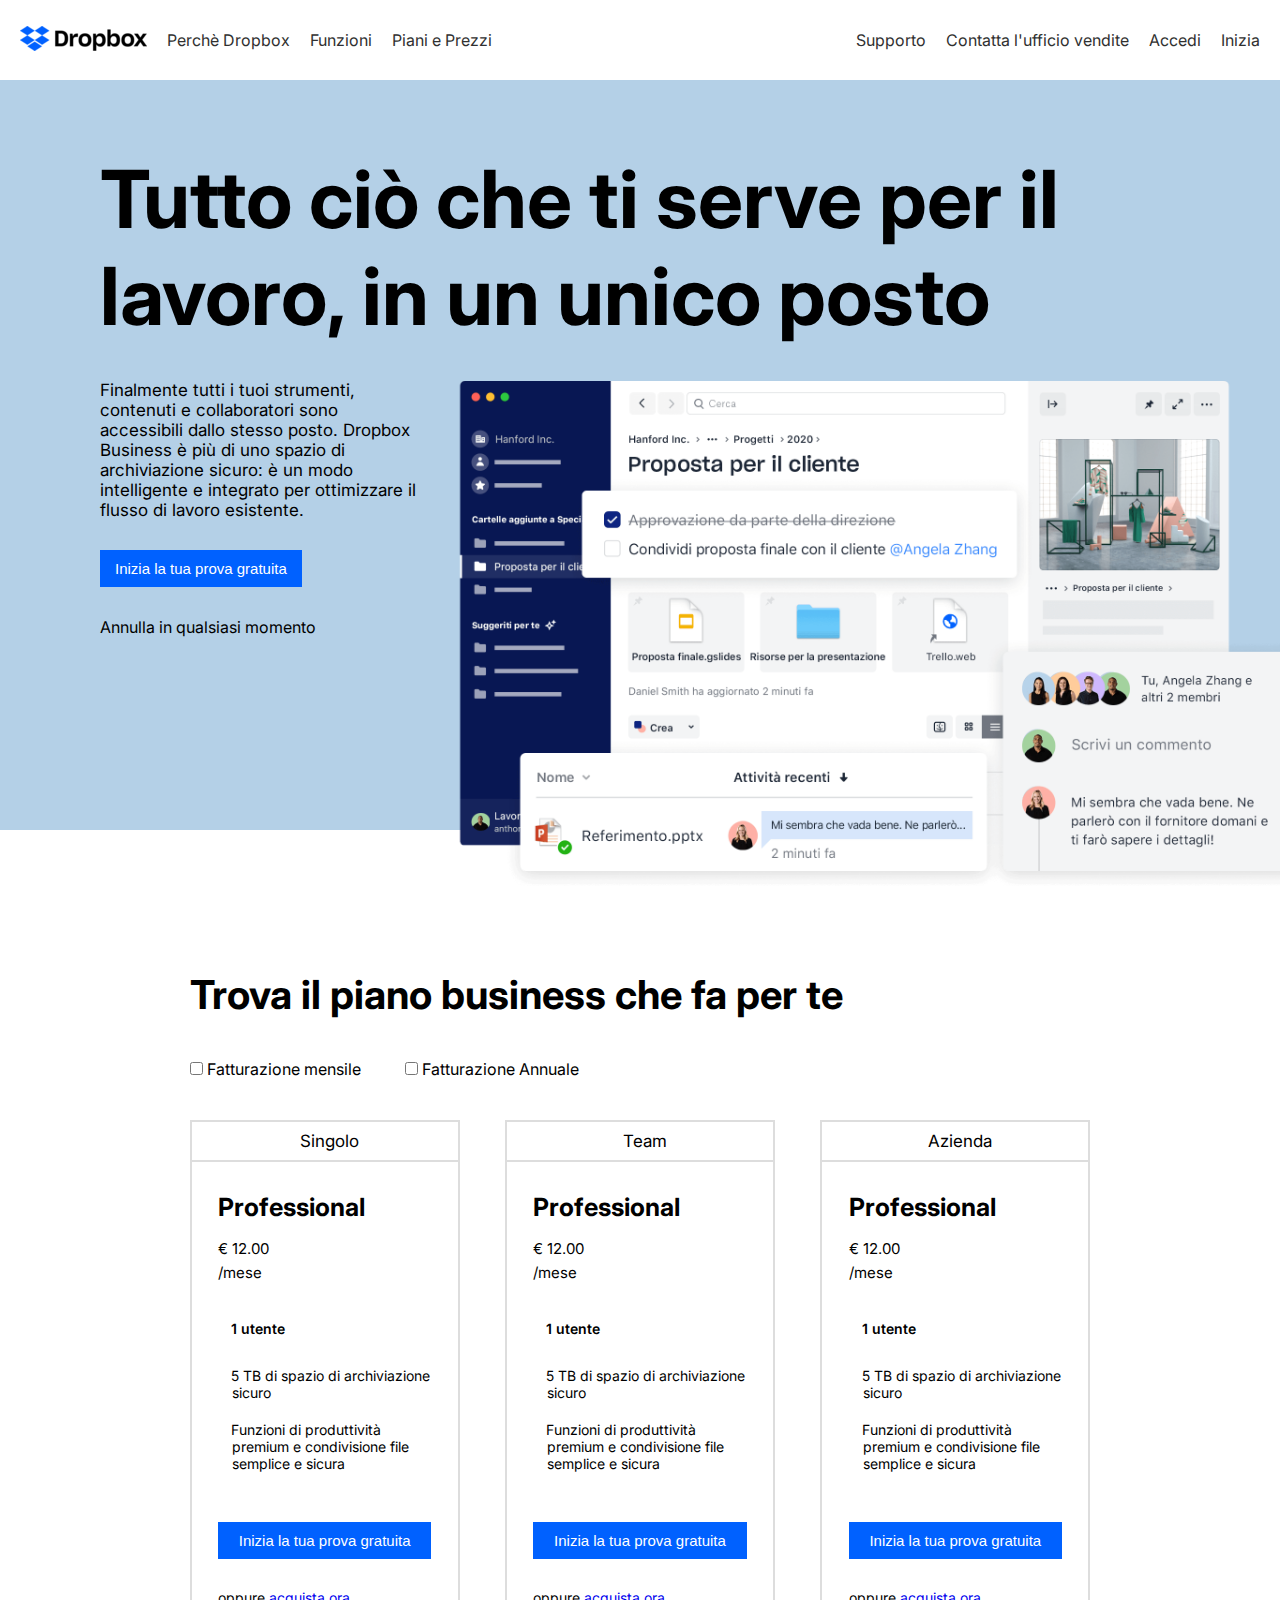
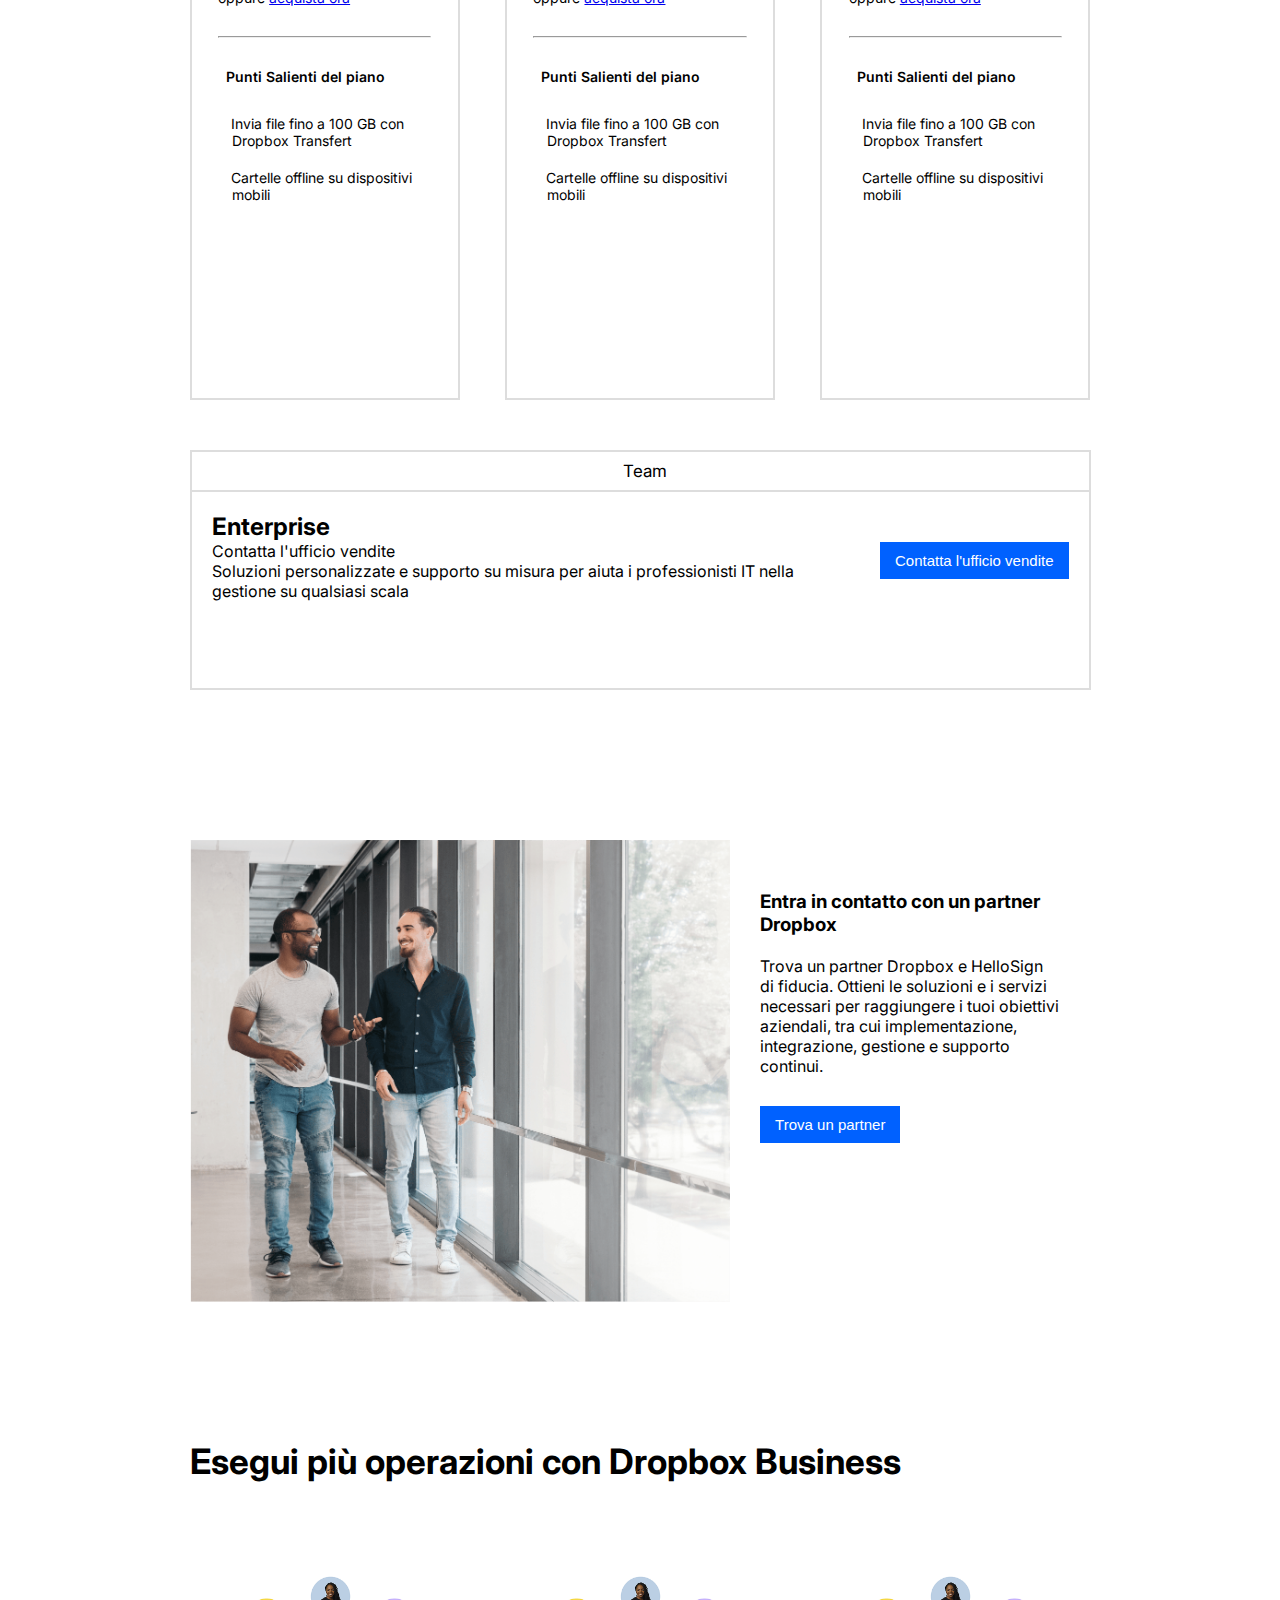
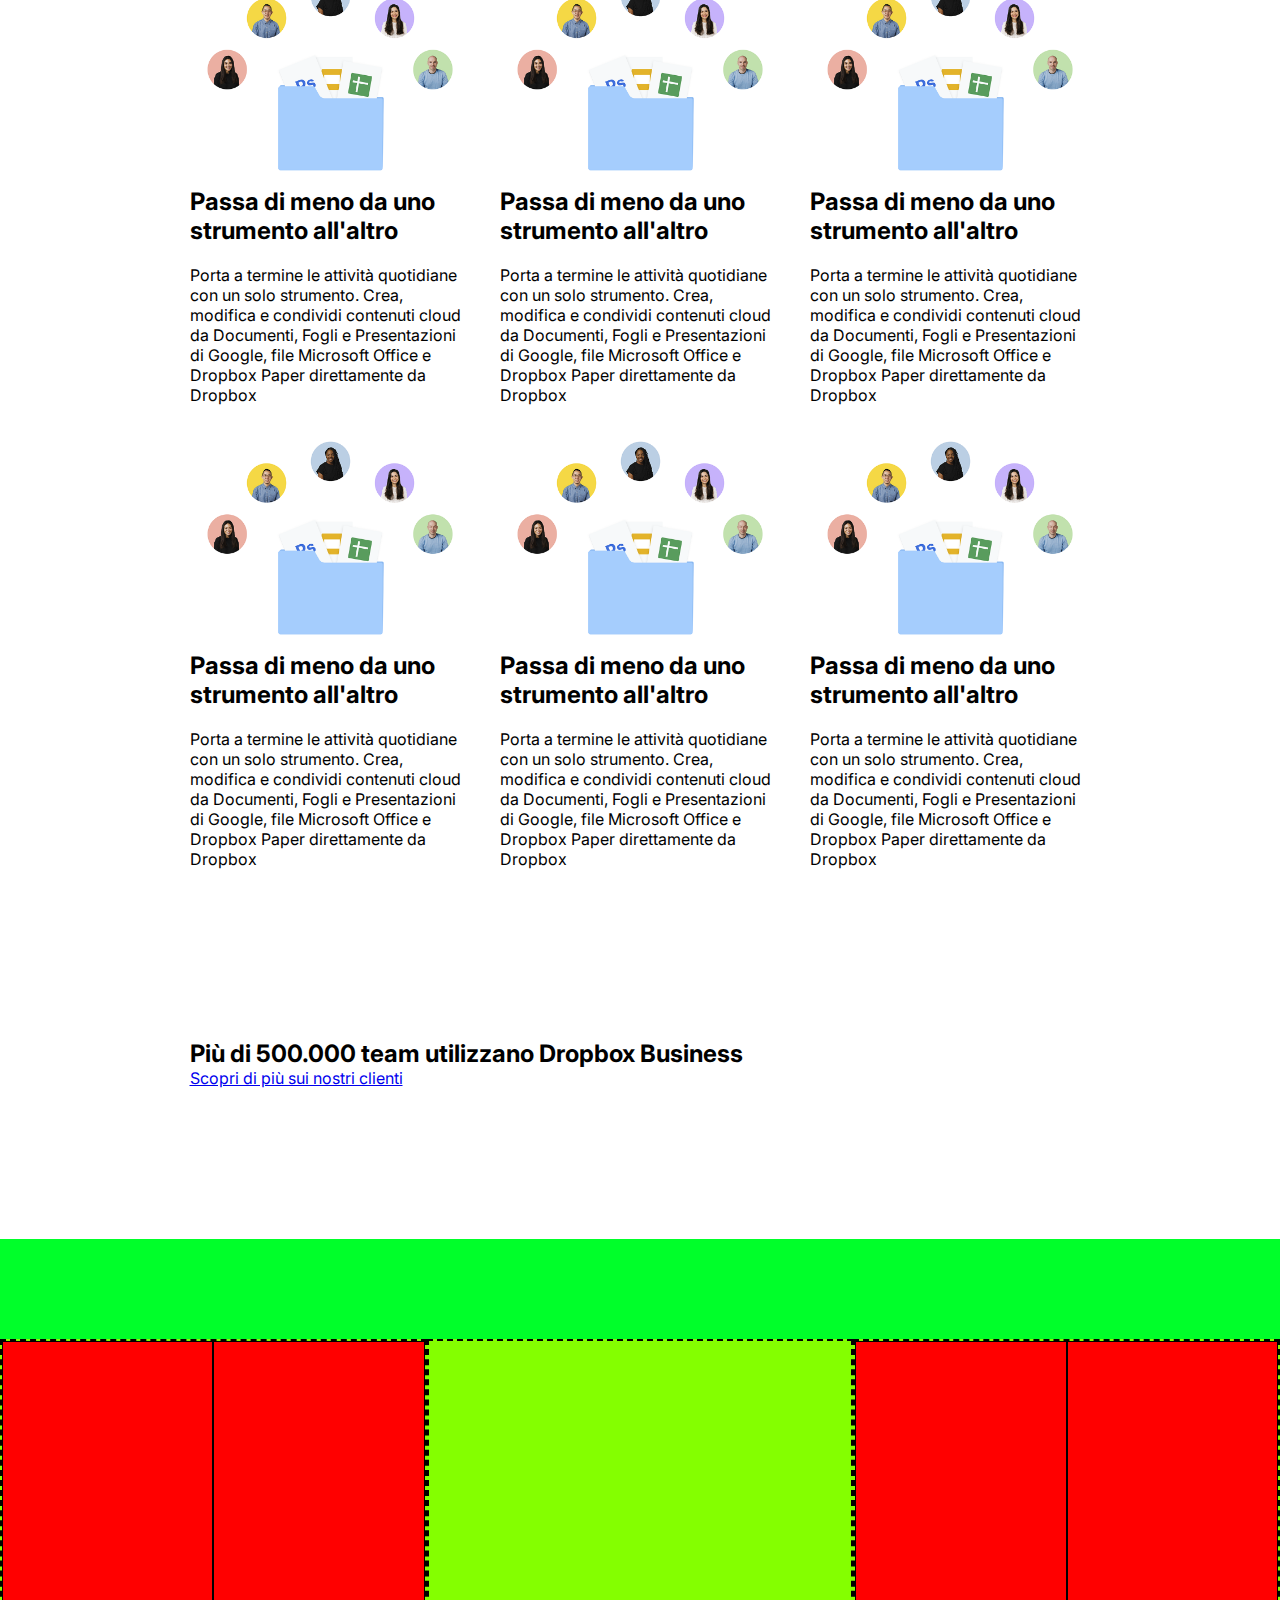
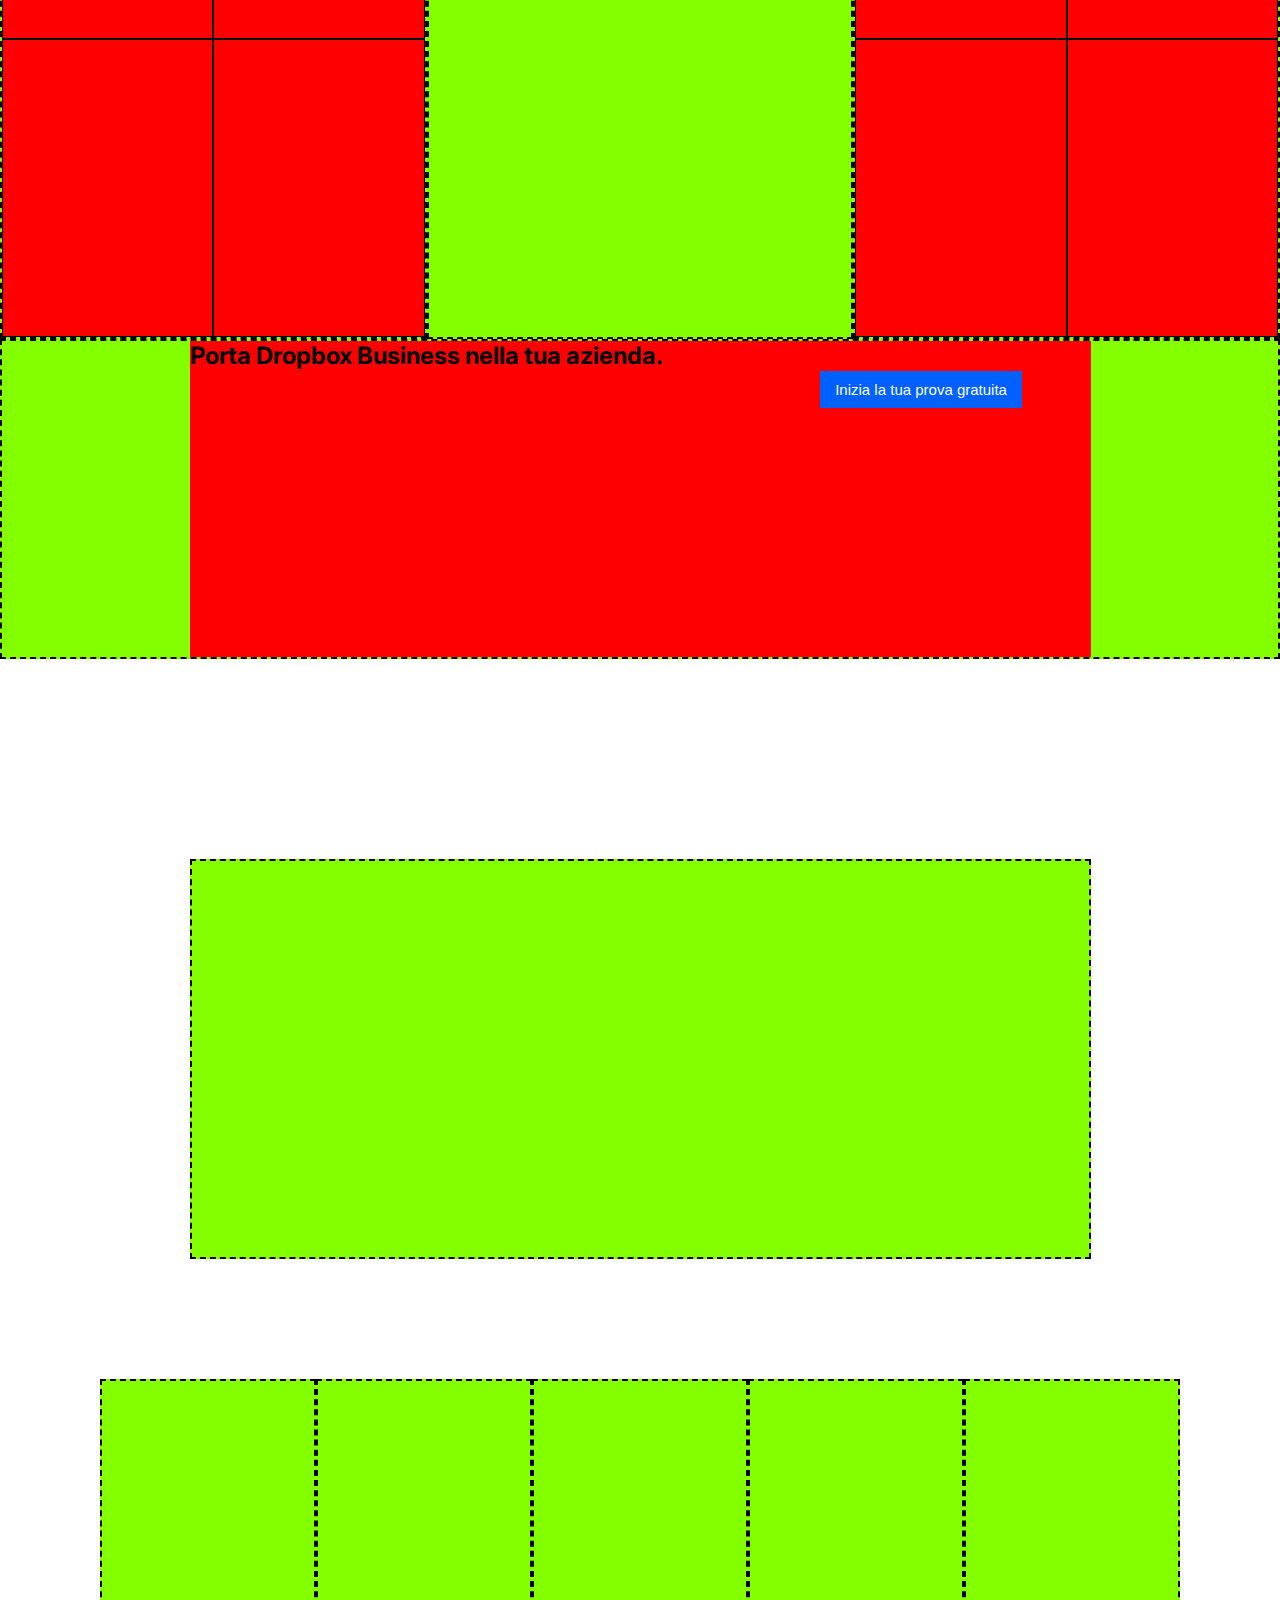
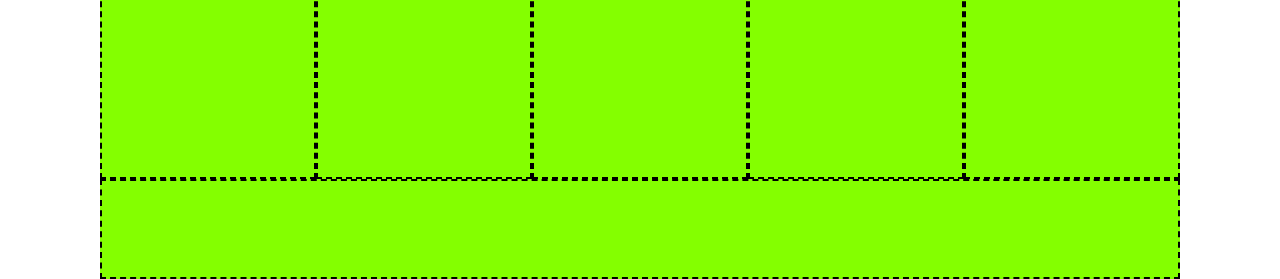
==== index.html @ df1347a2 "[UPDATE] style for plans and business improved" ====
<!DOCTYPE html>
<html lang="en">
<head>
    <meta charset="UTF-8">
    <meta name="viewport" content="width=device-width, initial-scale=1.0">
    <title>Dropbox</title>
    
    <link rel="stylesheet" href="./css/style.css">
    <link rel="stylesheet" href="https://cdnjs.cloudflare.com/ajax/libs/font-awesome/6.4.2/css/all.min.css" integrity="sha512-z3gLpd7yknf1YoNbCzqRKc4qyor8gaKU1qmn+CShxbuBusANI9QpRohGBreCFkKxLhei6S9CQXFEbbKuqLg0DA==" crossorigin="anonymous" referrerpolicy="no-referrer" />
</head>
<body>
    <!-- TO-DO -->
    <!-- HEADER:
    2 colonne - fixed -->
    <header>
        <div class="row space-btw">
            <div class="col-header">
                <!-- Lista primo menù -->
                <ul class="menu-sx-ul">
                    <li class="logo menu-sx-li">
                        <img src="./img/logo-small.png" alt="logo Dropbox" class="logo-img">
                    </li>
                    <li class="menu-sx-li">Perchè Dropbox</li>
                    <li class="menu-sx-li">Funzioni</li>
                    <li class="menu-sx-li">Piani e Prezzi</li>
                </ul>
            </div>
            <div class="col-header menu-align-flex-end">
                <ul class="menu-sx-ul">
                    <li class="menu-sx-li">Supporto</li>
                    <li class="menu-sx-li">Contatta l'ufficio vendite</li>
                    <li class="menu-sx-li">Accedi</li>
                    <li class="menu-sx-li">Inizia</li>
                </ul>
            </div>
        </div>
    </header>

    <!-- MAIN -->
    <!-- JUMBOTRON -->
    <!-- Contenitore più largo -->
    <!-- Formato da 3 colonne: Titolo, Contenuto, Immagine -->
    <main>
        <!-- Sezione Jumbotron -->
        <section>
            <div class="bg-jumbo">
                <div class="container padding-top-150">
                    <div class="row" style="gap: 30px 0;">
                        <div class="col-100 font-size-title">Tutto ciò che ti serve per il lavoro, in un unico posto</div>
                        <div class="col-30" style="position: relative;">
                            <p class="jumbo-descr">Finalmente tutti i tuoi strumenti, contenuti e collaboratori sono accessibili dallo stesso posto. Dropbox Business è più di uno spazio di archiviazione sicuro: è un modo intelligente e integrato per ottimizzare il flusso di lavoro esistente.</p>
                            <input type="button" class="general-btn" value="Inizia la tua prova gratuita">
                            <div class="cancel-free-trial">Annulla in qualsiasi momento</div>
                            <i class="fas fa-arrow-down fa-2xl jumbo-arrow"></i>
                        </div>
                        <div class="col-70">
                            <img src="./img/jumbo.png" alt="jumbo image" class="jumbo-img">
                        </div>
                    </div>
                </div>
            </div>
        </section>

     <!-- Contenitore più stretto -->
    <!-- PIANI -->
    <!-- Titolo e checkbox -->
    <!-- 4 colonne -->
        <!-- Sezione Generale -->
        <section class="general">
            <div class="container margin-50-top padding-top-90">
                <div class="row space-btw">
                    <!-- !!!ALTEZZE DA RIMUOVERE!!! -->
                    <div class="col-100" style="height: 100px;">
                        <h2 class="sub-title">Trova il piano business che fa per te</h2>

                        <div class="checkbox-div">
                            <input type="checkbox" name="Fatturazione mensile" id="monthly">
                            <label for="vehicle3">Fatturazione mensile</label>
                        </div>

                        <div class="checkbox-div">
                            <input type="checkbox" name="Fatturazione mensile" id="annual">
                            <label for="vehicle3">Fatturazione Annuale</label>
                        </div>
                    </div>
                    <!-- MIN-HEIGHT COL-30 -->
                    <div class="col-30 margin-50-top border-column" style="height: 880px;">
                        <div class="col-plans-type border-bottom">
                            <i class="fas fa-user"></i>
                            <span class="type-user">Singolo</span>
                        </div>

                        <div class="info-plan padding-plans">
                            <h3>Professional</h3>
                            <div class="info-price">
                                <div class="price-plans">&euro; 12.00</div>
                                <div class="date-plans">&sol;mese</div>
                            </div>

                            <ul class="detailed-info-list highlights-plans-list">
                                <li><span class="fas fa-user"></span>1 utente</li>
                                <li><span class="fas fa-user"></span>5 TB di spazio di archiviazione sicuro</li>
                                <li><span class="fas fa-user"></span>Funzioni di produttività premium e condivisione file semplice e sicura</li>
                            </ul>

                            <input type="button" class="general-btn width-100" value="Inizia la tua prova gratuita">

                            <div class="purchase-plan">oppure <a href="#">acquista ora</a></div>
                            <hr>
                                <ul class="highlights-plans-list">
                                    <li>
                                        </span>Punti Salienti del piano
                                    </li>
                                    <li>
                                        <span class="fas fa-check"></span>Invia file fino a 100 GB con Dropbox Transfert 
                                    </li>
                                    <li>
                                        <span class="fas fa-check"></span>Cartelle offline su dispositivi mobili
                                    </li>
                                </ul>
                        </div>

                        
                    </div>
                    <div class="col-30 margin-50-top border-column" style="height: 880px;">
                        <div class="col-plans-type border-bottom">
                            <i class="fas fa-user"></i>
                            <span class="type-user">Team</span>
                        </div>

                        <div class="info-plan padding-plans">
                            <h3>Professional</h3>
                            <div class="info-price">
                                <div class="price-plans">&euro; 12.00</div>
                                <div class="date-plans">&sol;mese</div>
                            </div>

                            <ul class="detailed-info-list highlights-plans-list">
                                <li><span class="fas fa-user"></span>1 utente</li>
                                <li><span class="fas fa-user"></span>5 TB di spazio di archiviazione sicuro</li>
                                <li><span class="fas fa-user"></span>Funzioni di produttività premium e condivisione file semplice e sicura</li>
                            </ul>

                            <input type="button" class="general-btn width-100" value="Inizia la tua prova gratuita">

                            <div class="purchase-plan">oppure <a href="#">acquista ora</a></div>
                            <hr>
                                <ul class="highlights-plans-list">
                                    <li>
                                        </span>Punti Salienti del piano
                                    </li>
                                    <li>
                                        <span class="fas fa-check"></span>Invia file fino a 100 GB con Dropbox Transfert 
                                    </li>
                                    <li>
                                        <span class="fas fa-check"></span>Cartelle offline su dispositivi mobili
                                    </li>
                                </ul>
                        </div>

                        
                    </div>
                    <div class="col-30 margin-50-top border-column" style="height: 880px;">
                        <div class="col-plans-type border-bottom">
                            <i class="fas fa-user"></i>
                            <span class="type-user">Azienda</span>
                        </div>

                        <div class="info-plan padding-plans">
                            <h3>Professional</h3>
                            <div class="info-price">
                                <div class="price-plans">&euro; 12.00</div>
                                <div class="date-plans">&sol;mese</div>
                            </div>

                            <ul class="detailed-info-list highlights-plans-list">
                                <li><span class="fas fa-user"></span>1 utente</li>
                                <li><span class="fas fa-user"></span>5 TB di spazio di archiviazione sicuro</li>
                                <li><span class="fas fa-user"></span>Funzioni di produttività premium e condivisione file semplice e sicura</li>
                            </ul>

                            <input type="button" class="general-btn width-100" value="Inizia la tua prova gratuita">

                            <div class="purchase-plan">oppure <a href="#">acquista ora</a></div>
                            <hr>
                                <ul class="highlights-plans-list">
                                    <li>
                                        </span>Punti Salienti del piano
                                    </li>
                                    <li>
                                        <span class="fas fa-check"></span>Invia file fino a 100 GB con Dropbox Transfert 
                                    </li>
                                    <li>
                                        <span class="fas fa-check"></span>Cartelle offline su dispositivi mobili
                                    </li>
                                </ul>
                        </div>
                    </div>
                    <div class="col-100 margin-50-top border-column" style="height: 240px;">
                        <div class="col-plans-type border-bottom">
                            <i class="fas fa-user"></i>
                            <span class="type-user">Team</span>
                        </div>
                        <div class="row space-btw padding-enterprise" style="height: calc(100% - 40px);">
                                <div class="col-80">
                                    <h2>Enterprise</h2>
                                    <div>Contatta l'ufficio vendite</div>
                                    <div>Soluzioni personalizzate e supporto su misura per aiuta i professionisti IT nella gestione su qualsiasi scala</div>
                                </div>
                                <div class="col-20" style="width: auto;">
                                    <input type="button" value="Contatta l'ufficio vendite" class="general-btn">
                                </div>
                        </div>
                    </div>
                </div>
        </section>

    <!-- CONTATTI -->
    <!-- 2 colonne -->
        <section class="general">
            <div class="container padding-top-150">
                <div class="row">
                    <div class="col-60" style="height: 500px;">
                        <img class="width-100" src="./img/partner.png" alt="partner">
                    </div>
                    <div class="col-40 padding-partner" style="height: 500px;">
                        <h3 class="margin-20-top">Entra in contatto con un partner Dropbox</h3>
                        <p class="margin-20-top">Trova un partner Dropbox e HelloSign di fiducia. Ottieni le soluzioni e i servizi necessari per raggiungere i tuoi obiettivi aziendali, tra cui implementazione, integrazione, gestione e supporto continui.</p>
                        <input type="button" class="general-btn" value="Trova un partner">
                    </div>
                </div>
            </div>
        </section>

    <!-- DROPBOX BUSINESS -->
    <!-- 6 colonne (Boolando) -->
        <section class="general">
            <div class="container business padding-top-50">
                <div class="row space-btw gap-column">
                    <div class="col-100 margin-50-bottom" style="height: 50px;">
                        <h2 class="font-size-2d-title">Esegui più operazioni con Dropbox Business</h2>
                    </div>  
        
                    <div class="col-33">
                        <div class="col-plans-type auto-height">
                            <img class="width-100" src="./img/business-feature-switching-tools.png" alt="feature switching tools">
                        </div>

                        <h2>Passa di meno da uno strumento all'altro</h2>
                        <p class="margin-20-top">Porta a termine le attività quotidiane con un solo strumento. Crea, modifica e condividi contenuti cloud da Documenti, Fogli e Presentazioni di Google, file Microsoft Office e Dropbox Paper direttamente da Dropbox</p>
                    </div>
                    <div class="col-33">
                        <div class="col-plans-type auto-height">
                            <img class="width-100" src="./img/business-feature-switching-tools.png" alt="feature switching tools">
                        </div>

                        <h2>Passa di meno da uno strumento all'altro</h2>
                        <p class="margin-20-top">Porta a termine le attività quotidiane con un solo strumento. Crea, modifica e condividi contenuti cloud da Documenti, Fogli e Presentazioni di Google, file Microsoft Office e Dropbox Paper direttamente da Dropbox</p>
                    </div>
                    <div class="col-33">
                        <div class="col-plans-type auto-height">
                            <img class="width-100" src="./img/business-feature-switching-tools.png" alt="feature switching tools">
                        </div>

                        <h2>Passa di meno da uno strumento all'altro</h2>
                        <p class="margin-20-top">Porta a termine le attività quotidiane con un solo strumento. Crea, modifica e condividi contenuti cloud da Documenti, Fogli e Presentazioni di Google, file Microsoft Office e Dropbox Paper direttamente da Dropbox</p>
                    </div>
                    <div class="col-33">
                        <div class="col-plans-type auto-height">
                            <img class="width-100" src="./img/business-feature-switching-tools.png" alt="feature switching tools">
                        </div>

                        <h2>Passa di meno da uno strumento all'altro</h2>
                        <p class="margin-20-top">Porta a termine le attività quotidiane con un solo strumento. Crea, modifica e condividi contenuti cloud da Documenti, Fogli e Presentazioni di Google, file Microsoft Office e Dropbox Paper direttamente da Dropbox</p>
                    </div>
                    <div class="col-33">
                        <div class="col-plans-type auto-height">
                            <img class="width-100" src="./img/business-feature-switching-tools.png" alt="feature switching tools">
                        </div>

                        <h2>Passa di meno da uno strumento all'altro</h2>
                        <p class="margin-20-top">Porta a termine le attività quotidiane con un solo strumento. Crea, modifica e condividi contenuti cloud da Documenti, Fogli e Presentazioni di Google, file Microsoft Office e Dropbox Paper direttamente da Dropbox</p>
                    </div>
                    <div class="col-33">
                        <div class="col-plans-type auto-height">
                            <img class="width-100" src="./img/business-feature-switching-tools.png" alt="feature switching tools">
                        </div>

                        <h2>Passa di meno da uno strumento all'altro</h2>
                        <p class="margin-20-top">Porta a termine le attività quotidiane con un solo strumento. Crea, modifica e condividi contenuti cloud da Documenti, Fogli e Presentazioni di Google, file Microsoft Office e Dropbox Paper direttamente da Dropbox</p>
                    </div>

                    <div class="col-100 margin-150-top">
                        <h2>Più di 500.000 team utilizzano Dropbox Business</h2>
                        <a href="#">Scopri di più sui nostri clienti</a>
                    </div>
            </div>
        </section>

        <!-- PARTNERS -->
        <!-- Titolo e link -->
        <!-- 3 Colonne - scacchiera all'interno di 2 colonne -->
        <!-- Footer partners -->
        <section class="general">
            <div class="container-no-max">
                <div class="row">
                    <div class="col-33 no-gap-width temp-style-2" style="height: 600px;">
                        <div class="row">
                            <div class="col-50-square">
                                <div class="partners-square"></div>
                            </div>
                            <div class="col-50-square">
                                <div class="partners-square"></div>
                            </div>
                            <div class="col-50-square">
                                <div class="partners-square"></div>
                            </div>
                            <div class="col-50-square">
                                <div class="partners-square"></div>
                            </div>
                        </div>
                    </div>
                    <div class="col-33 no-gap-width temp-style-2" style="height: 600px;"></div>
                    <div class="col-33 no-gap-width temp-style-2" style="height: 600px;">
                        <div class="row">
                            <div class="col-50-square">
                                <div class="partners-square"></div>
                            </div>
                            <div class="col-50-square">
                                <div class="partners-square"></div>
                            </div>
                            <div class="col-50-square">
                                <div class="partners-square"></div>
                            </div>
                            <div class="col-50-square">
                                <div class="partners-square"></div>
                            </div>
                        </div>
                    </div>

                        <div class="col-100 temp-style-2" style="height: 320px;">
                            <div class="container" style="background-color: red; display: flex;">
                                <div class="col-70  no-padding">
                                    <h2>Porta Dropbox Business nella tua azienda.</h2>
                                </div>
                                <div class="col-30  no-padding">
                                    <input type="button" value="Inizia la tua prova gratuita" class="general-btn">
                                </div>
                            </div>
                        </div>                    
                </div>
            </div>
        </section>

        <!-- FAQ -->
        <!-- Titolo e 3p con hr -->
        <section class="general">
            <div class="container padding-top-150">
                <div class="row">
                    <div class="col-100 temp-style-2 margin-50-top" style="height: 400px;"></div>
                </div>
            </div>
        </section>
    </main> 

    <!-- FOOTER -->
    <!-- 5 colonne -->
    <footer>
        <div class="container">
            <div class="row">
                <div class="col-20 temp-style-2"></div>
                <div class="col-20 temp-style-2"></div>
                <div class="col-20 temp-style-2"></div>
                <div class="col-20 temp-style-2"></div>
                <div class="col-20 temp-style-2"></div>
                <div class="col-100 temp-style-2" style="height: 100px;"></div>
            </div>
        </div>
    </footer>

</body>
</html>
---- css/style.css ----
@import url('https://fonts.googleapis.com/css2?family=Inter:wght@100;200;300;400;500;600;700;800;900&display=swap');

*{
    margin: 0;
    padding: 0;
    box-sizing: border-box;
}

body{
    font-family: 'Inter', sans-serif;
}
/* DA RIMUOVERE */
.temp-style-1{
    height: 100%;
    background-color: orange;
    border: dashed 2px black;
}

.temp-style-2{
    height: 100%;
    background-color: rgb(132, 255, 0);
    border: dashed 2px black;
}

.temp-height-1{
    height: 450px;
}

.container:nth-of-type(1){
    
}
/* COMUNI */
.container{
    max-width: 1080px;
    height: 100%;
    width: 100%;
    margin: 0 auto;
}

.general .container{
    max-width: 901px;
}

.padding-top-90{
    padding-top: 90px;
}

.padding-top-150{
    padding-top: 150px;
} 

.flex-1{
 
}

.border-column{
    border: solid 2px rgb(221, 221, 221);
}

.highlights-plans-list{
    list-style: none;
    margin-left: 0;
    padding-left: 0;
  }
  
.highlights-plans-list li {
    padding-left: 1em;
    text-indent: -0.8em;
  }
  
.highlights-plans-list li:before {
    content: "";
    padding-right: 5px;
  }

.padding-top-50{
    padding-top: 50px;
}
.margin-20-top{
    margin-top: 20px;
}

.margin-50-top{
    margin-top: 50px;
}

.margin-40-top{
    margin-top: 40px;
}

.margin-150-top{
    margin-top: 150px;
}

.margin-50-bottom{
    margin-bottom: 50px;
}

.container-no-max{
    padding-top: 100px;
    height: 100%;
    width: 100%;
    margin: 0 auto;
    background-color: rgb(0, 255, 42);
}

.general-btn{
    border: none;
    background-color: #0061FF;
    padding: 10px 15px;
    font-size: 15px;
    margin: 30px 0;
    color: white;
}

.jumbo-descr{
    font-size: 17px;
}

.jumbo-arrow{
    position: absolute;
    bottom: 15px;
}

.bg-jumbo{
    background-color: #B4D0E7;
}

.jumbo-img{
    width: 900px;
    margin-top: 0px;
}

.no-padding{
    padding: 0;
}

/*********************************************/

/* UTILI RIUTILIZZABILI */
.space-btw{
    justify-content: space-between;
}

/* HEADER */
header{
    width: 100%;
    height: 80px;
    background-color: rgb(255, 255, 255);
    position: fixed;
    z-index: 1;
    color: rgb(48, 48, 48);
}

.row{
    width: 100%;
    height: 100%;
    display: flex;
    flex-wrap: wrap;
}

.col-header{
    width: 500px;
    display: flex;
}

.menu-sx-ul{
    list-style: none;
    display: flex;
    align-items: center;
}

.menu-sx-li{
    margin-left: 20px;
}

.menu-align-flex-end{
    justify-content: flex-end;
    margin-right: 20px;
}
/* MAIN */
/* JUMBOTRON */
.font-size-title{
    font-size: 80px;
    font-weight: 700;
}

.font-size-2d-title{
    font-size: 35px;
}

.width-100{
    width: 100%;
}

/* COLONNE */
.col-100{
    width: 100%;
    height: 200px;
    position: relative;
}

.col-30{
    width: 30%;
    height: 400px;
}

.col-33{
    width: calc(100% / 3 - 20px);
}

.col-40{
    width: 40%;
}

.col-70{
    width: 70%;
    height: 450px;
}

.col-60{
    width: 60%;
}

/* MAIN GENERALE */
.sub-title{
    font-size: 40px;
}

.checkbox-div{
    margin-top: 40px;
    display: inline-block;
    margin-right: 40px;
}

/* COLONNE PIANI */
.col-plans-type{
    height: 40px;
    display: flex;
    justify-content: center;
    align-items: center;
}

.border-bottom{
    border-bottom: 2px solid rgb(221, 221, 221);
}

.padding-plans{
    padding-top: 30px;
    max-width: 80%;
    margin: 0 auto;
    height: 100%;
    font-size: 14px;
}

.info-plan h3{
    font-size: 25px;
}

.info-price{
    margin-top: 15px;
    line-height: 1.6;
    font-size: 15px;
}

.type-user{
    margin-left: 5px;
    font-size: 17px;
}

.detailed-info-list{
    margin-top: 35px;
}

.detailed-info-list li{
    margin-bottom: 20px;
}

.fas{
    margin-right: 5px;
}

hr{
    margin: 30px 0;
}

.highlights-plans-list{
    list-style: none;
}

.highlights-plans-list li{
    margin-bottom: 20px;
}


.highlights-plans-list li:nth-of-type(1){
    font-weight: 600;
    margin-bottom: 30px;
}

/* COL-100 */
.col-enterprise-contact{
    width: 100%;
    height: 100px;
    display: flex;
    justify-content: space-between;
    background-color: red;
}

.enterprise-btn{
    margin: 0;
}

.enterprise-pad{
    max-width: 95%;
}

.enterprise-descr{
    display: flex;
    align-items: end;
}

.enterprise-btn-col{
    display: flex;
    justify-content: end;
}

.col-80{
    width: 75%;
}

.padding-enterprise{
    padding: 20px;
}

.padding-partner{
    padding: 30px;
}

/* BUSINESS */
.business{
    margin-top: 50px;
}

.gap-column{
    gap: 20px;
}

/* PARTENRS */
.col-50-square{
    width: calc(100% / 2);
}

.partners-square{
    background-color: red;
    border: solid 1px black;
    width: 100%;
    height: 100% ;
}

.no-gap-width{
    width: calc(100% / 3);
    display: flex;
}

/* CARATTERISTICHE */
.auto-height{
    height: auto;
}

/* FOOTER */
footer{
    margin-top: 120px;
}
.col-20{
    width: calc(100% / 5);
    height: 400px;
}
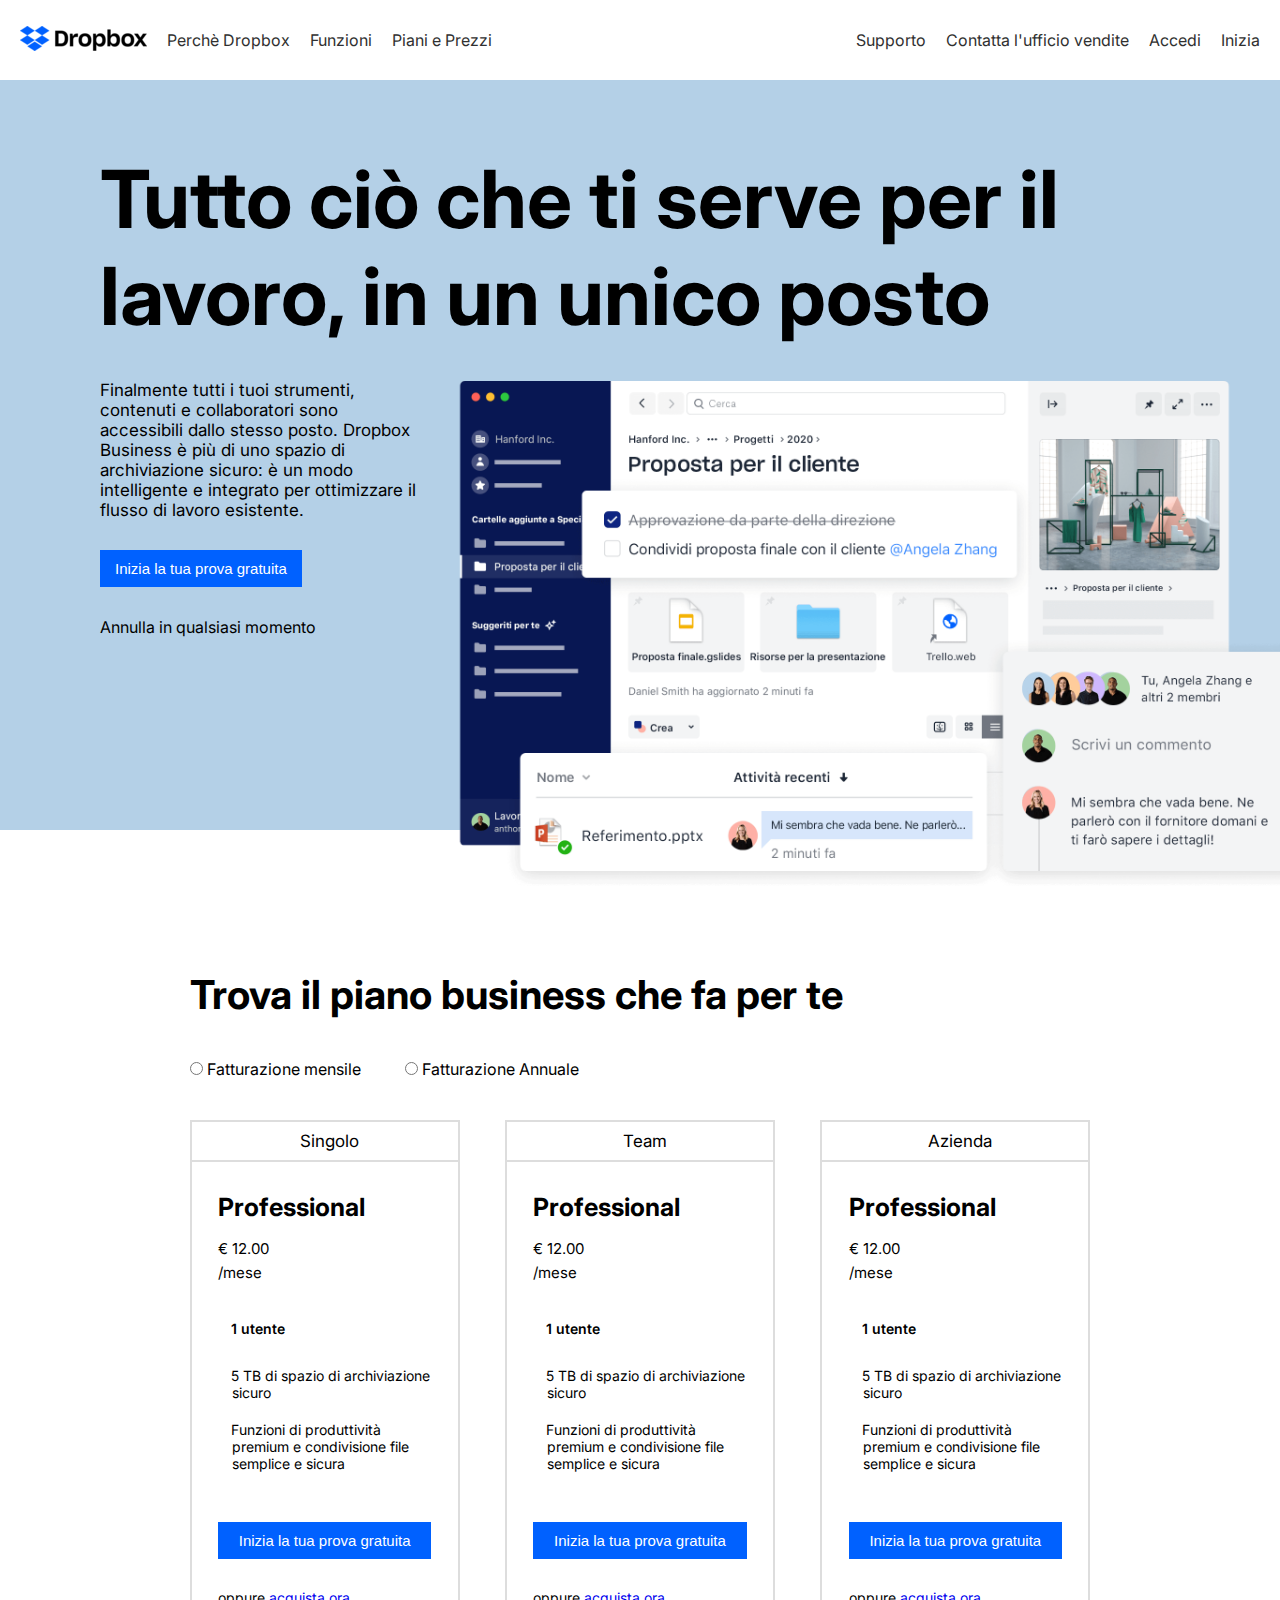
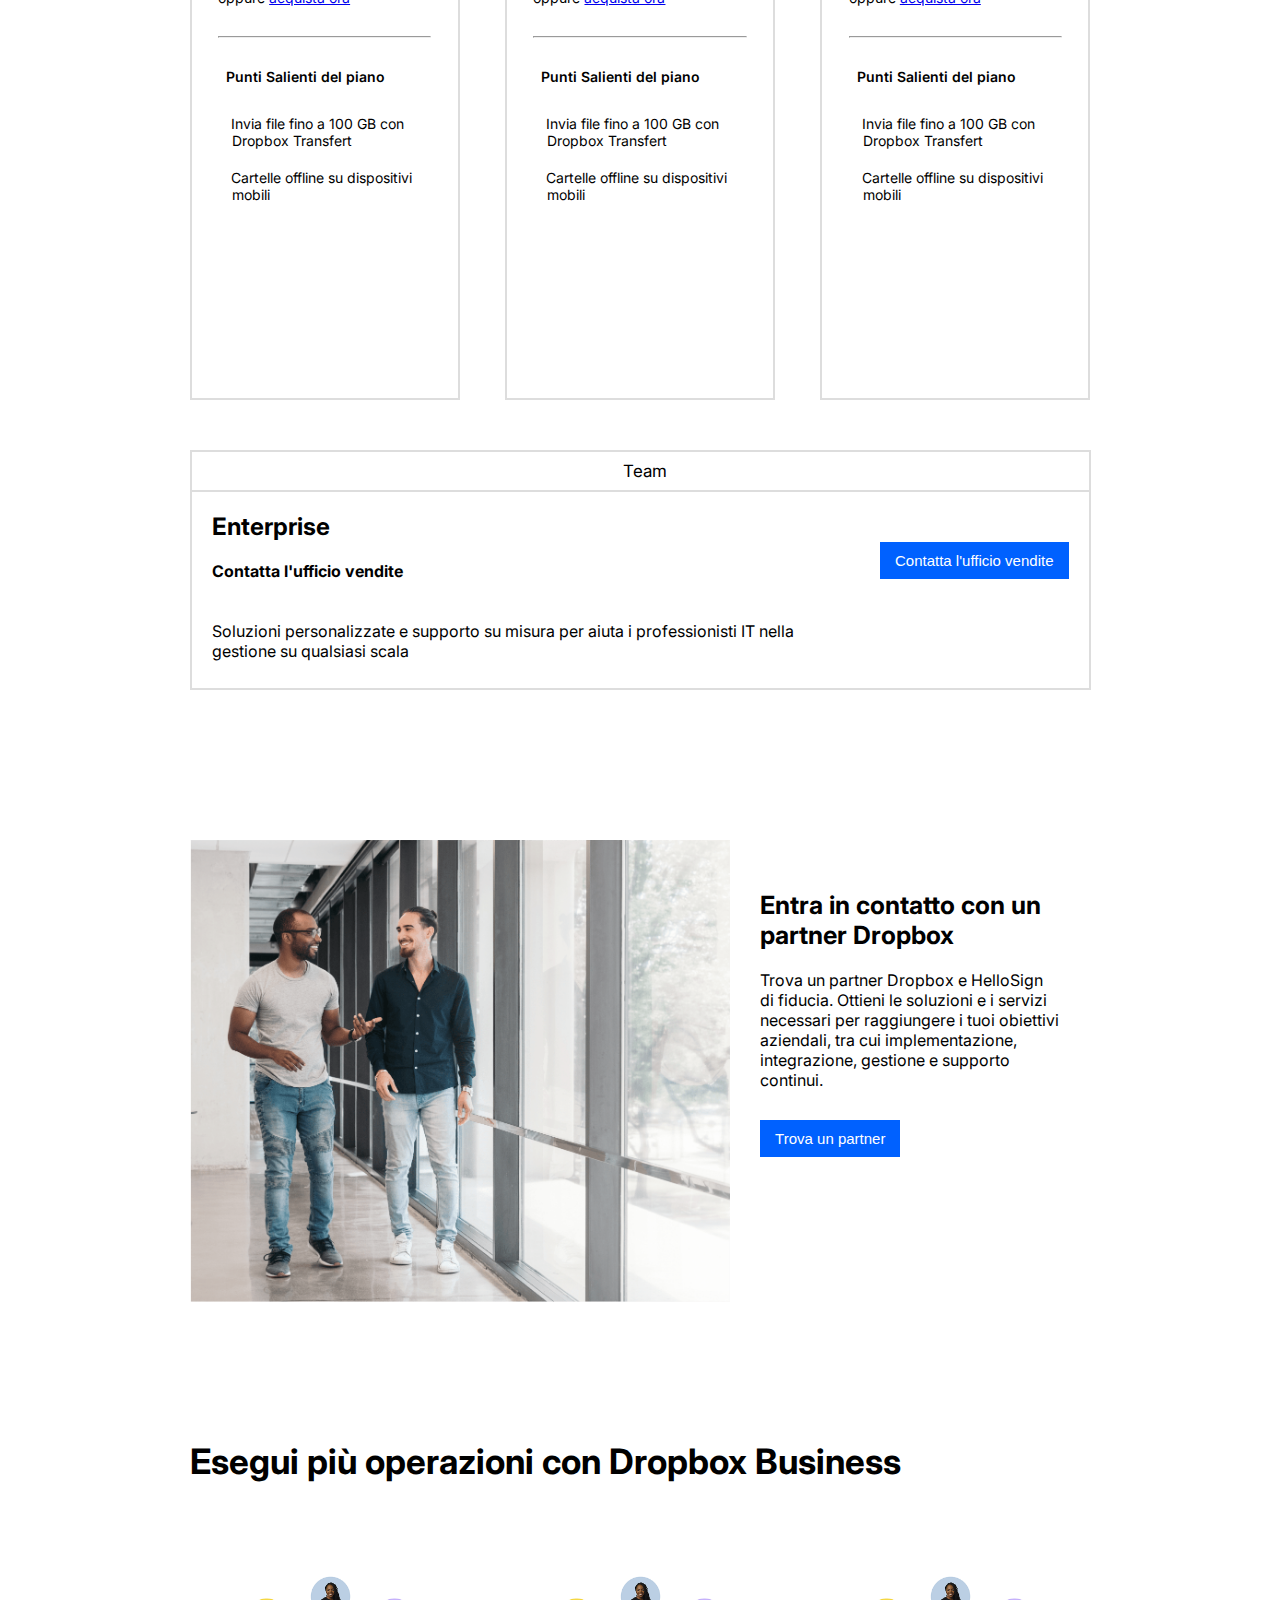
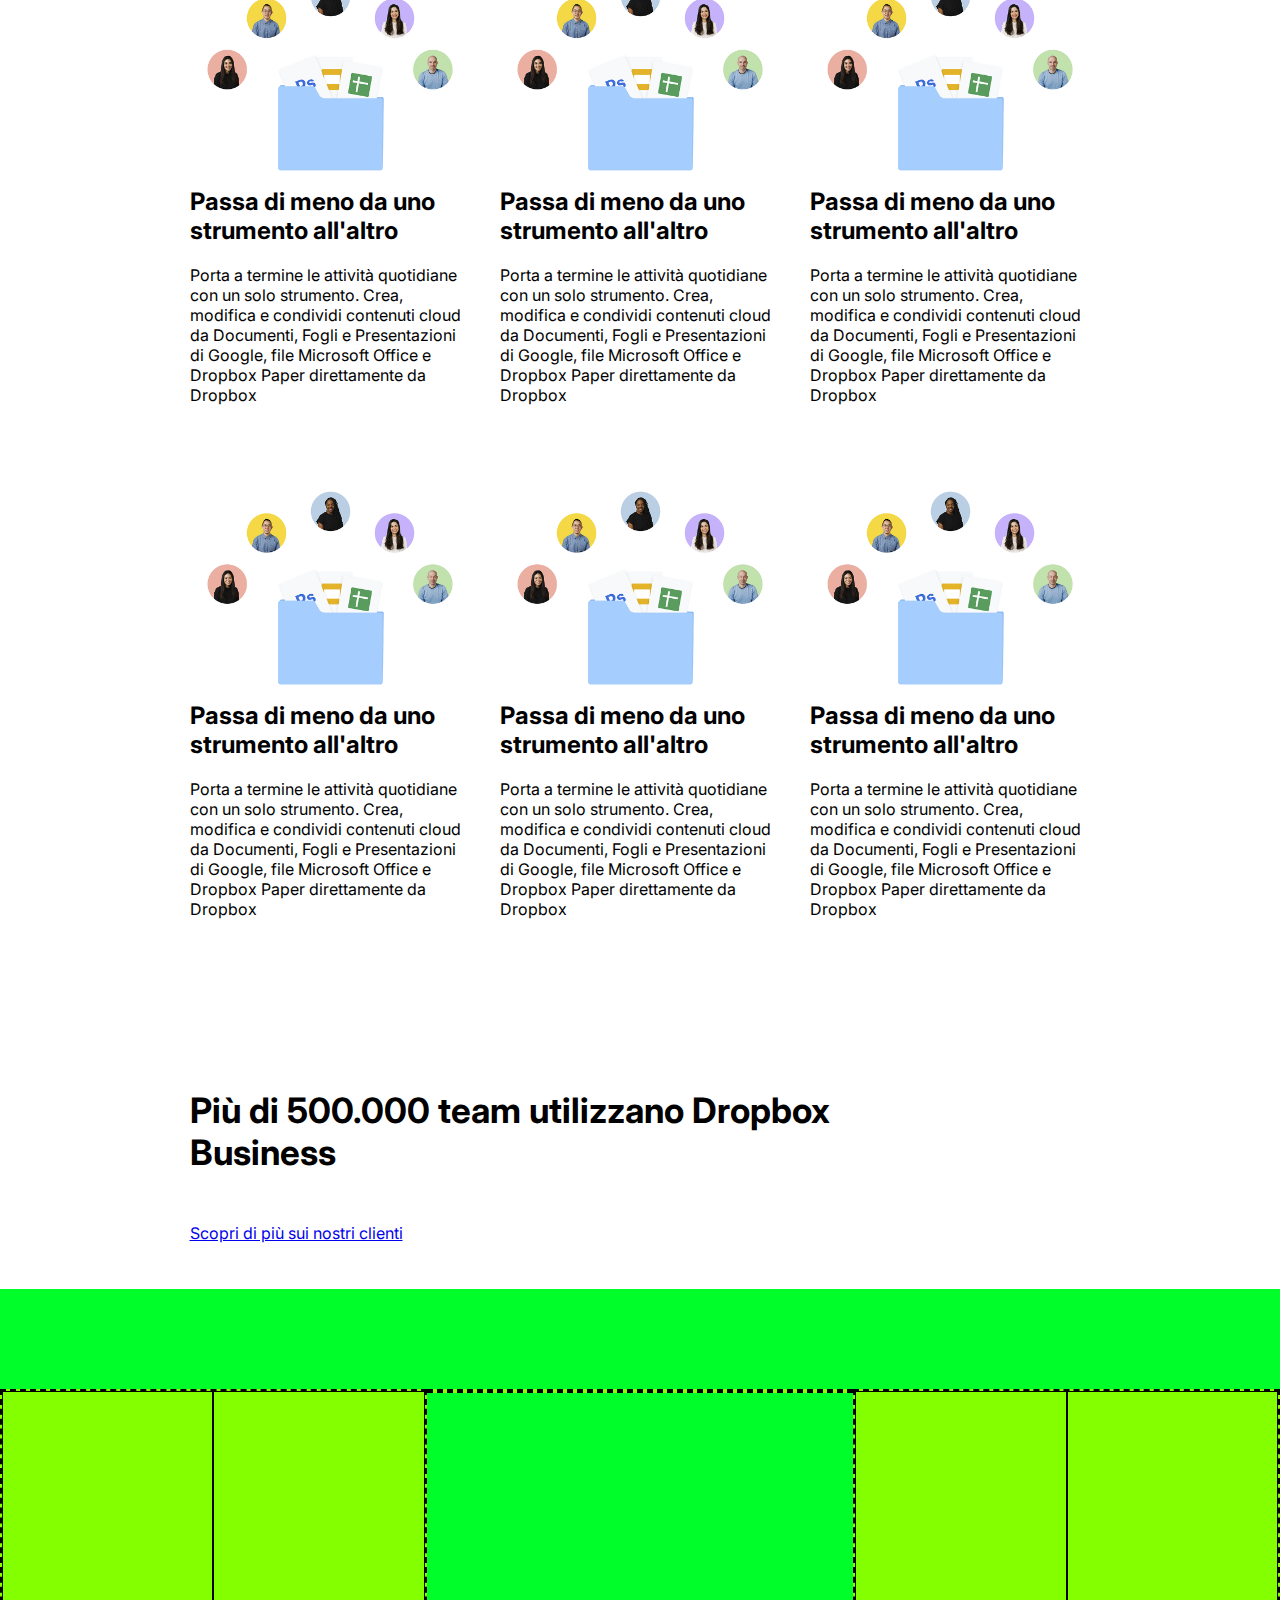
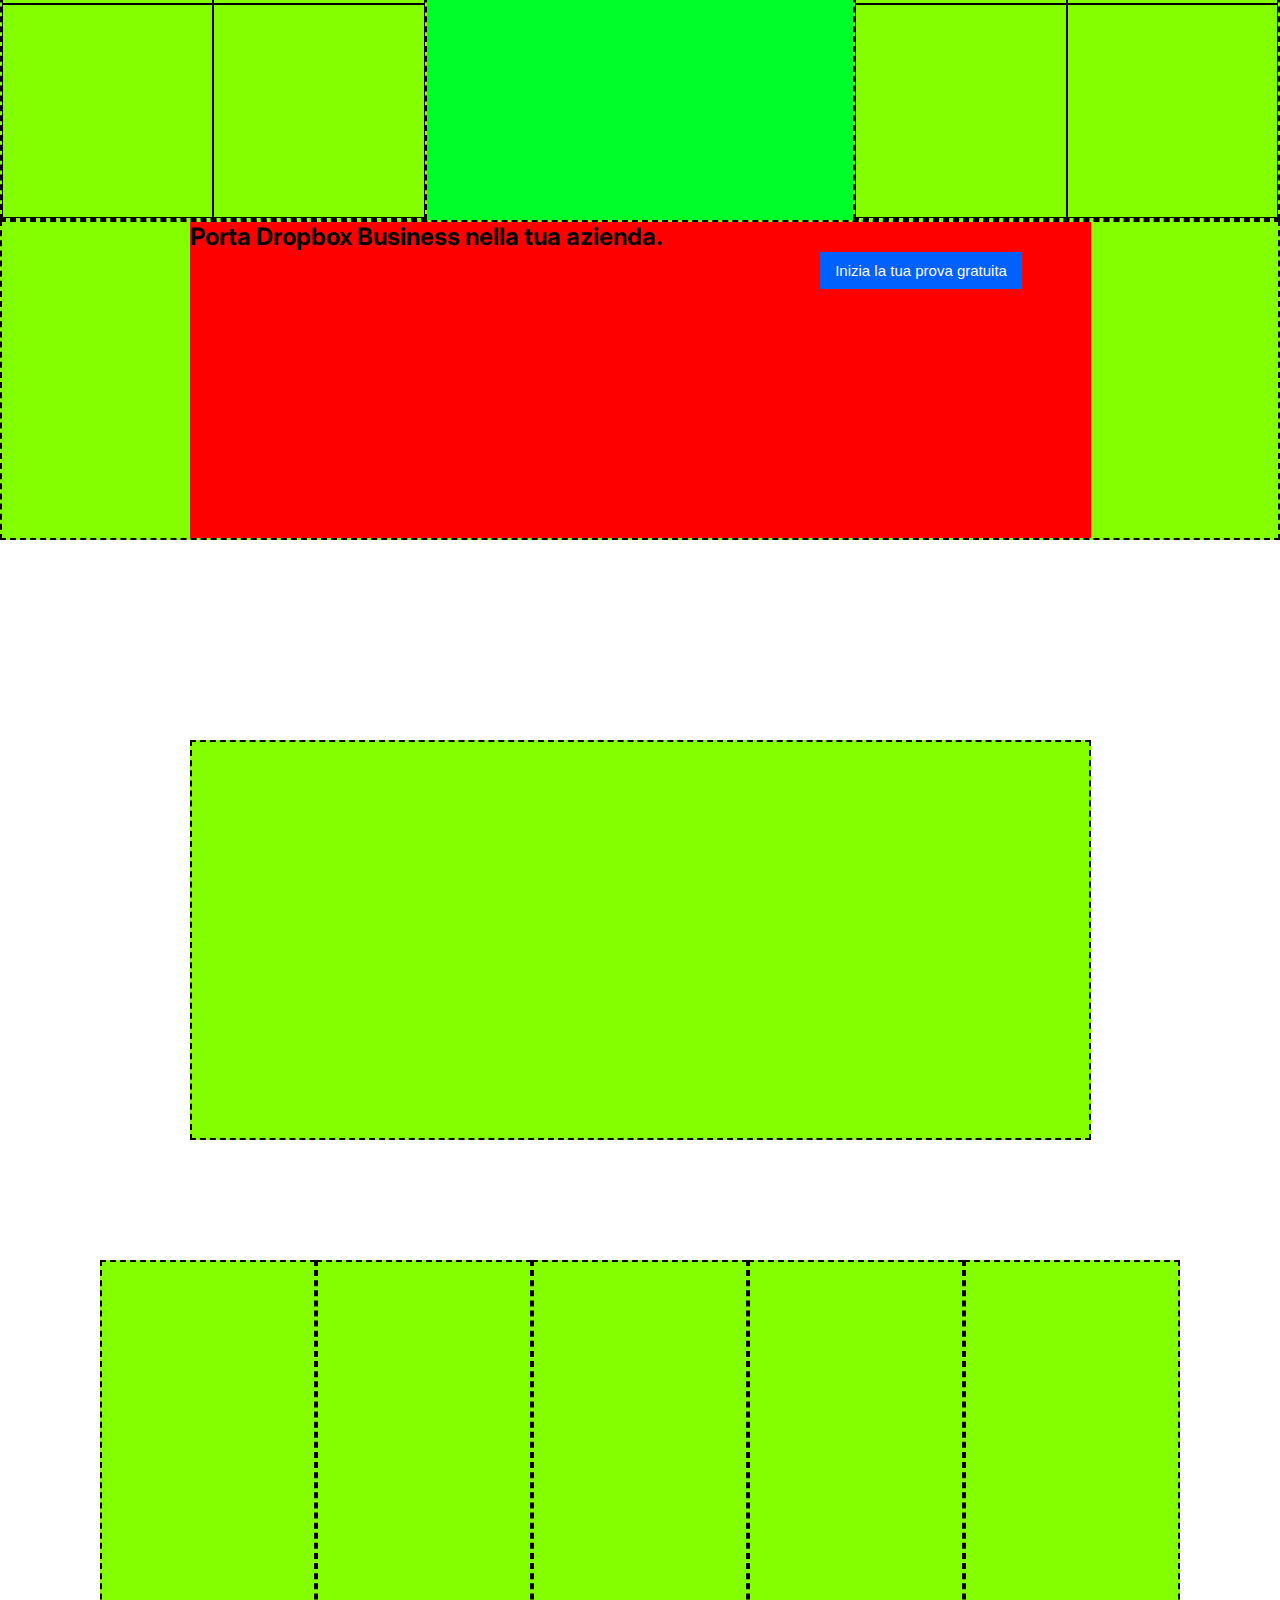
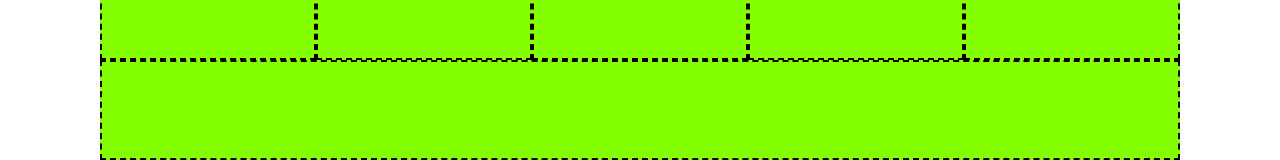
==== commit e51a65e0: "[FIX] partners section corrected" ====
--- a/index.html
+++ b/index.html
@@ -51,7 +51,7 @@
                             <p class="jumbo-descr">Finalmente tutti i tuoi strumenti, contenuti e collaboratori sono accessibili dallo stesso posto. Dropbox Business è più di uno spazio di archiviazione sicuro: è un modo intelligente e integrato per ottimizzare il flusso di lavoro esistente.</p>
                             <input type="button" class="general-btn" value="Inizia la tua prova gratuita">
                             <div class="cancel-free-trial">Annulla in qualsiasi momento</div>
-                            <i class="fas fa-arrow-down fa-2xl jumbo-arrow"></i>
+                            <i class="fas fa-arrow-down fa-2xl jumbo-arrow" style="font-size: 50px;"></i>
                         </div>
                         <div class="col-70">
                             <img src="./img/jumbo.png" alt="jumbo image" class="jumbo-img">
@@ -74,13 +74,13 @@
                         <h2 class="sub-title">Trova il piano business che fa per te</h2>
 
                         <div class="checkbox-div">
-                            <input type="checkbox" name="Fatturazione mensile" id="monthly">
-                            <label for="vehicle3">Fatturazione mensile</label>
+                            <input type="radio" name="Fatturazione mensile" id="monthly">
+                            <label for="invoice-time">Fatturazione mensile</label>
                         </div>
 
                         <div class="checkbox-div">
-                            <input type="checkbox" name="Fatturazione mensile" id="annual">
-                            <label for="vehicle3">Fatturazione Annuale</label>
+                            <input type="radio" name="Fatturazione mensile" id="annual">
+                            <label for="invoice-time">Fatturazione Annuale</label>
                         </div>
                     </div>
                     <!-- MIN-HEIGHT COL-30 -->
@@ -204,8 +204,8 @@
                         <div class="row space-btw padding-enterprise" style="height: calc(100% - 40px);">
                                 <div class="col-80">
                                     <h2>Enterprise</h2>
-                                    <div>Contatta l'ufficio vendite</div>
-                                    <div>Soluzioni personalizzate e supporto su misura per aiuta i professionisti IT nella gestione su qualsiasi scala</div>
+                                    <div class="margin-20-top"><b>Contatta l'ufficio vendite</b></div>
+                                    <div class="margin-40-top">Soluzioni personalizzate e supporto su misura per aiuta i professionisti IT nella gestione su qualsiasi scala</div>
                                 </div>
                                 <div class="col-20" style="width: auto;">
                                     <input type="button" value="Contatta l'ufficio vendite" class="general-btn">
@@ -224,7 +224,7 @@
                         <img class="width-100" src="./img/partner.png" alt="partner">
                     </div>
                     <div class="col-40 padding-partner" style="height: 500px;">
-                        <h3 class="margin-20-top">Entra in contatto con un partner Dropbox</h3>
+                        <h3 class="margin-20-top font-size-3d-title">Entra in contatto con un partner Dropbox</h3>
                         <p class="margin-20-top">Trova un partner Dropbox e HelloSign di fiducia. Ottieni le soluzioni e i servizi necessari per raggiungere i tuoi obiettivi aziendali, tra cui implementazione, integrazione, gestione e supporto continui.</p>
                         <input type="button" class="general-btn" value="Trova un partner">
                     </div>
@@ -266,23 +266,23 @@
                         <p class="margin-20-top">Porta a termine le attività quotidiane con un solo strumento. Crea, modifica e condividi contenuti cloud da Documenti, Fogli e Presentazioni di Google, file Microsoft Office e Dropbox Paper direttamente da Dropbox</p>
                     </div>
                     <div class="col-33">
-                        <div class="col-plans-type auto-height">
-                            <img class="width-100" src="./img/business-feature-switching-tools.png" alt="feature switching tools">
-                        </div>
-
-                        <h2>Passa di meno da uno strumento all'altro</h2>
-                        <p class="margin-20-top">Porta a termine le attività quotidiane con un solo strumento. Crea, modifica e condividi contenuti cloud da Documenti, Fogli e Presentazioni di Google, file Microsoft Office e Dropbox Paper direttamente da Dropbox</p>
-                    </div>
-                    <div class="col-33">
-                        <div class="col-plans-type auto-height">
-                            <img class="width-100" src="./img/business-feature-switching-tools.png" alt="feature switching tools">
-                        </div>
-
-                        <h2>Passa di meno da uno strumento all'altro</h2>
-                        <p class="margin-20-top">Porta a termine le attività quotidiane con un solo strumento. Crea, modifica e condividi contenuti cloud da Documenti, Fogli e Presentazioni di Google, file Microsoft Office e Dropbox Paper direttamente da Dropbox</p>
-                    </div>
-                    <div class="col-33">
-                        <div class="col-plans-type auto-height">
+                        <div class="col-plans-type auto-height margin-50-top">
+                            <img class="width-100" src="./img/business-feature-switching-tools.png" alt="feature switching tools">
+                        </div>
+
+                        <h2>Passa di meno da uno strumento all'altro</h2>
+                        <p class="margin-20-top">Porta a termine le attività quotidiane con un solo strumento. Crea, modifica e condividi contenuti cloud da Documenti, Fogli e Presentazioni di Google, file Microsoft Office e Dropbox Paper direttamente da Dropbox</p>
+                    </div>
+                    <div class="col-33">
+                        <div class="col-plans-type auto-height margin-50-top">
+                            <img class="width-100" src="./img/business-feature-switching-tools.png" alt="feature switching tools">
+                        </div>
+
+                        <h2>Passa di meno da uno strumento all'altro</h2>
+                        <p class="margin-20-top">Porta a termine le attività quotidiane con un solo strumento. Crea, modifica e condividi contenuti cloud da Documenti, Fogli e Presentazioni di Google, file Microsoft Office e Dropbox Paper direttamente da Dropbox</p>
+                    </div>
+                    <div class="col-33">
+                        <div class="col-plans-type auto-height margin-50-top">
                             <img class="width-100" src="./img/business-feature-switching-tools.png" alt="feature switching tools">
                         </div>
 
@@ -291,8 +291,8 @@
                     </div>
 
                     <div class="col-100 margin-150-top">
-                        <h2>Più di 500.000 team utilizzano Dropbox Business</h2>
-                        <a href="#">Scopri di più sui nostri clienti</a>
+                        <h2  class="font-size-bigger">Più di 500.000 team utilizzano Dropbox Business</h2>
+                        <div class="padding-top-50"><a href="#">Scopri di più sui nostri clienti</a></div>
                     </div>
             </div>
         </section>
@@ -302,42 +302,37 @@
         <!-- 3 Colonne - scacchiera all'interno di 2 colonne -->
         <!-- Footer partners -->
         <section class="general">
+
+
+
+
+
+
             <div class="container-no-max">
                 <div class="row">
-                    <div class="col-33 no-gap-width temp-style-2" style="height: 600px;">
-                        <div class="row">
-                            <div class="col-50-square">
-                                <div class="partners-square"></div>
-                            </div>
-                            <div class="col-50-square">
-                                <div class="partners-square"></div>
-                            </div>
-                            <div class="col-50-square">
-                                <div class="partners-square"></div>
-                            </div>
-                            <div class="col-50-square">
-                                <div class="partners-square"></div>
-                            </div>
-                        </div>
-                    </div>
-                    <div class="col-33 no-gap-width temp-style-2" style="height: 600px;"></div>
-                    <div class="col-33 no-gap-width temp-style-2" style="height: 600px;">
-                        <div class="row">
-                            <div class="col-50-square">
-                                <div class="partners-square"></div>
-                            </div>
-                            <div class="col-50-square">
-                                <div class="partners-square"></div>
-                            </div>
-                            <div class="col-50-square">
-                                <div class="partners-square"></div>
-                            </div>
-                            <div class="col-50-square">
-                                <div class="partners-square"></div>
-                            </div>
-                        </div>
-                    </div>
-
+                    <div class="col-33 no-gap-width temp-style-2">
+                        <div class="squares-content">
+                            <div class="square"></div>
+                            <div class="square"></div>
+                            <div class="square"></div>
+                            <div class="square"></div>
+                        </div>
+                    </div>
+                    <div class="col-33 no-gap-width temp-style-2"></div>
+                    <div class="col-33 no-gap-width temp-style-2">
+                        <div class="squares-content">
+                            <div class="square"></div>
+                            <div class="square"></div>
+                            <div class="square"></div>
+                            <div class="square"></div>
+                        </div>
+                    </div>
+
+
+
+
+
+                    
                         <div class="col-100 temp-style-2" style="height: 320px;">
                             <div class="container" style="background-color: red; display: flex;">
                                 <div class="col-70  no-padding">
--- a/css/style.css
+++ b/css/style.css
@@ -189,6 +189,15 @@
     font-size: 35px;
 }
 
+.font-size-3d-title{
+    font-size: 25px;
+}
+
+.font-size-bigger{
+    font-size: 35px;
+    margin-right: 250px;
+}
+
 .width-100{
     width: 100%;
 }
@@ -368,6 +377,19 @@
     height: auto;
 }
 
+/* PARTNERS */
+.squares-content{
+    width: 100%;
+    display: flex;
+    flex-wrap: wrap;
+}
+
+.square{
+    width: 50%;
+    height: calc(100vw / 6);
+    border: 1px solid black;
+}
+
 /* FOOTER */
 footer{
     margin-top: 120px;
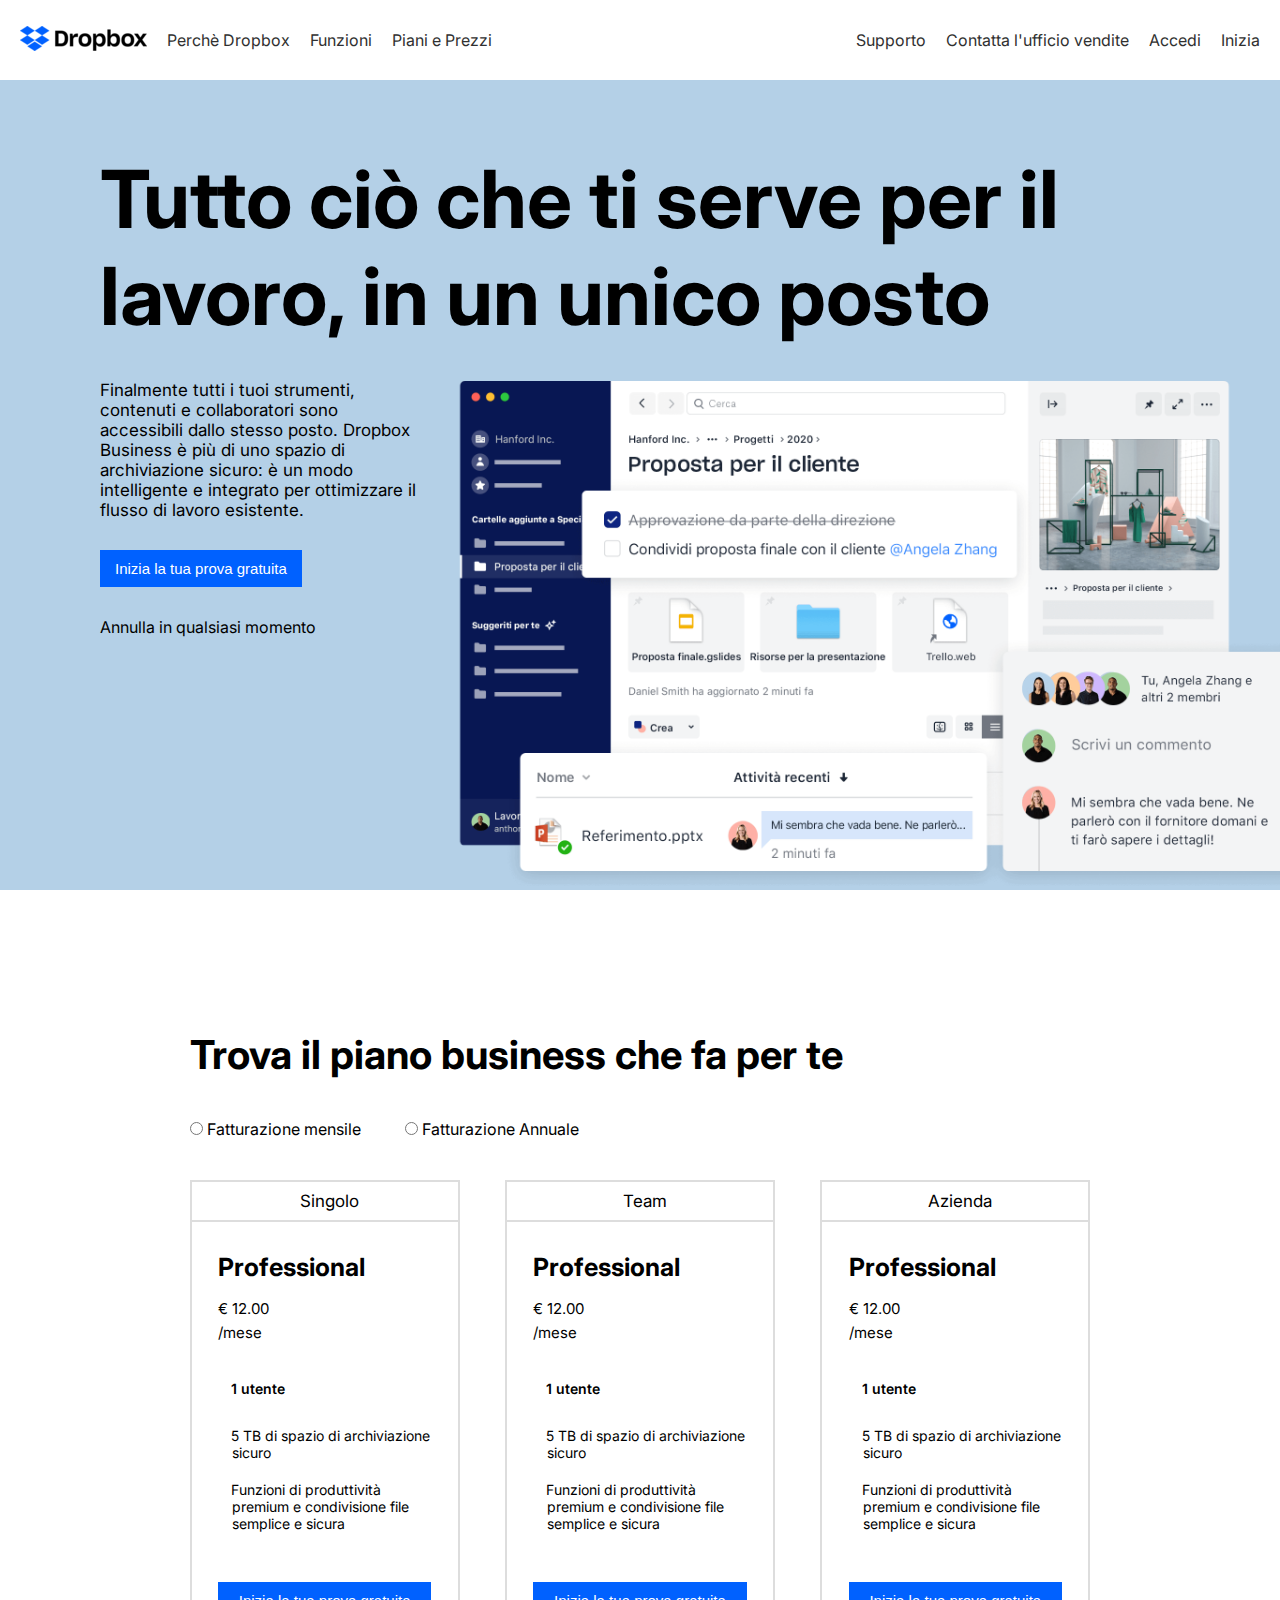
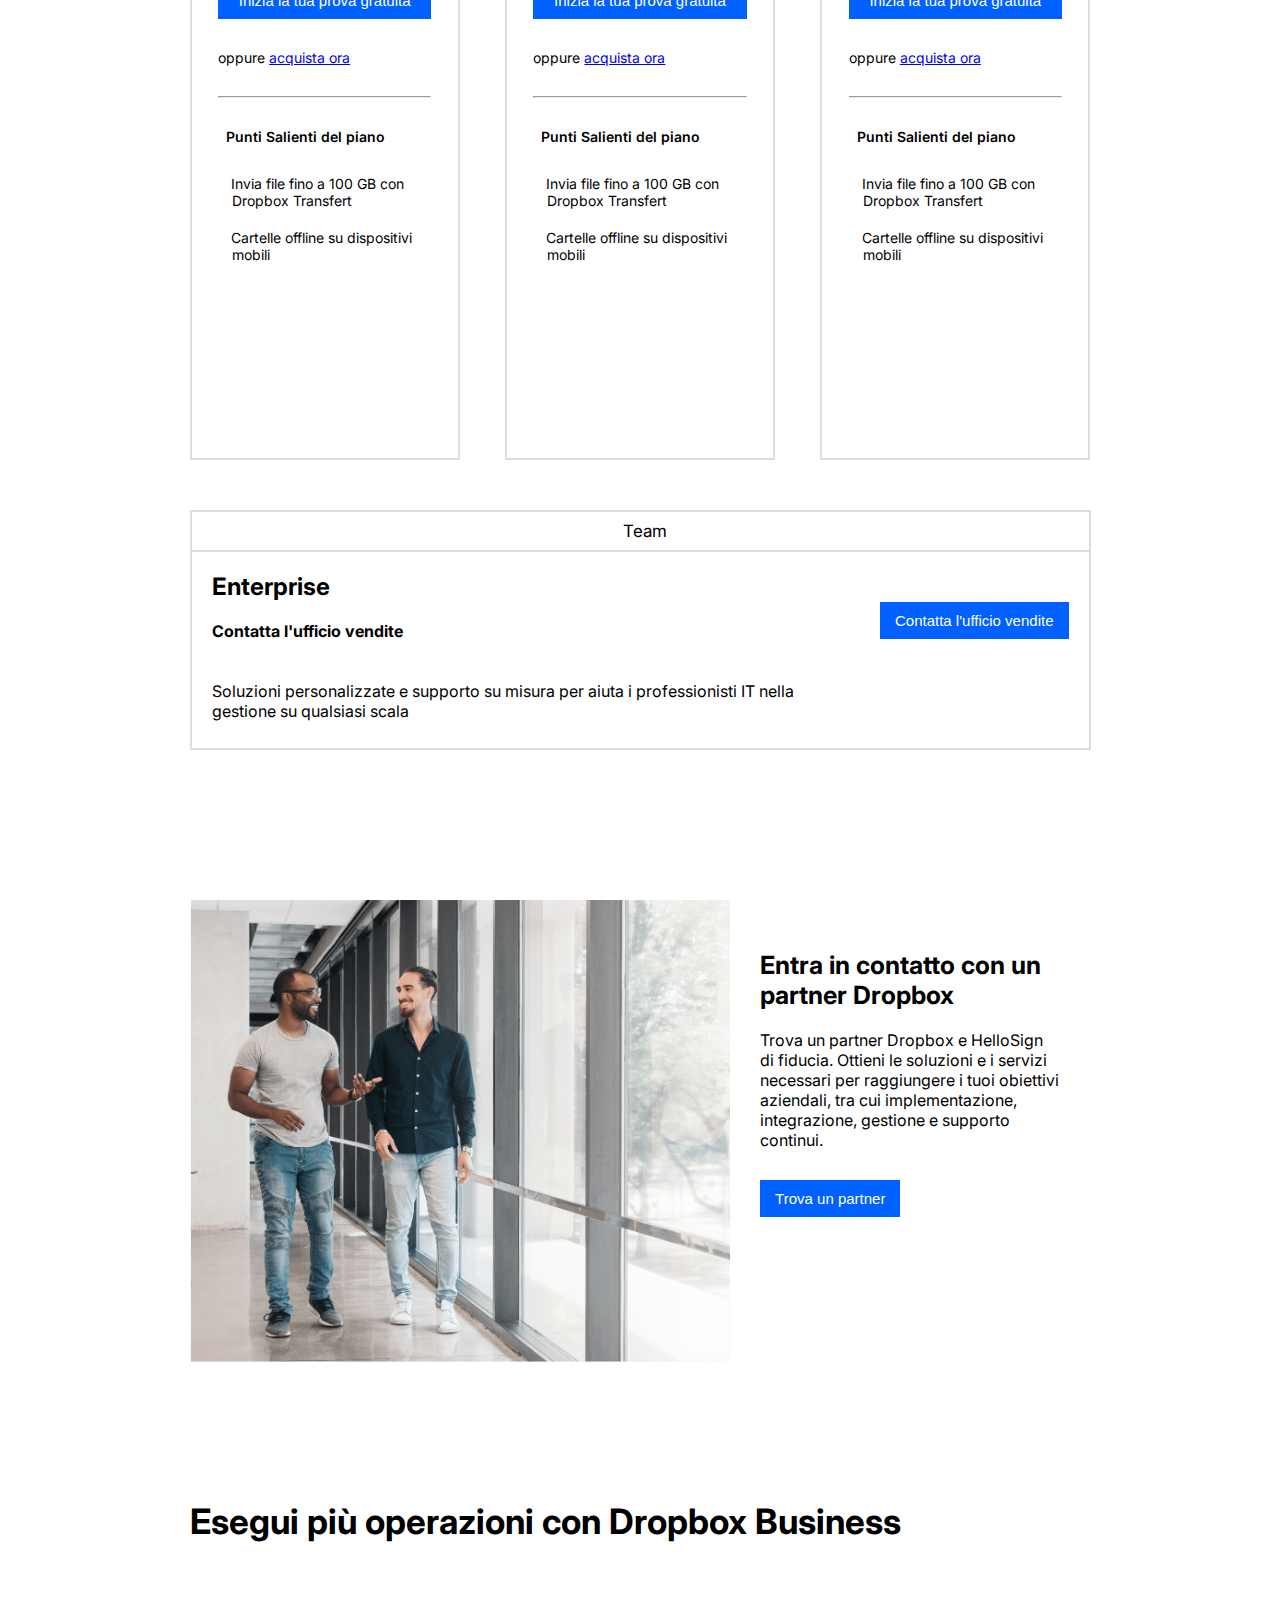
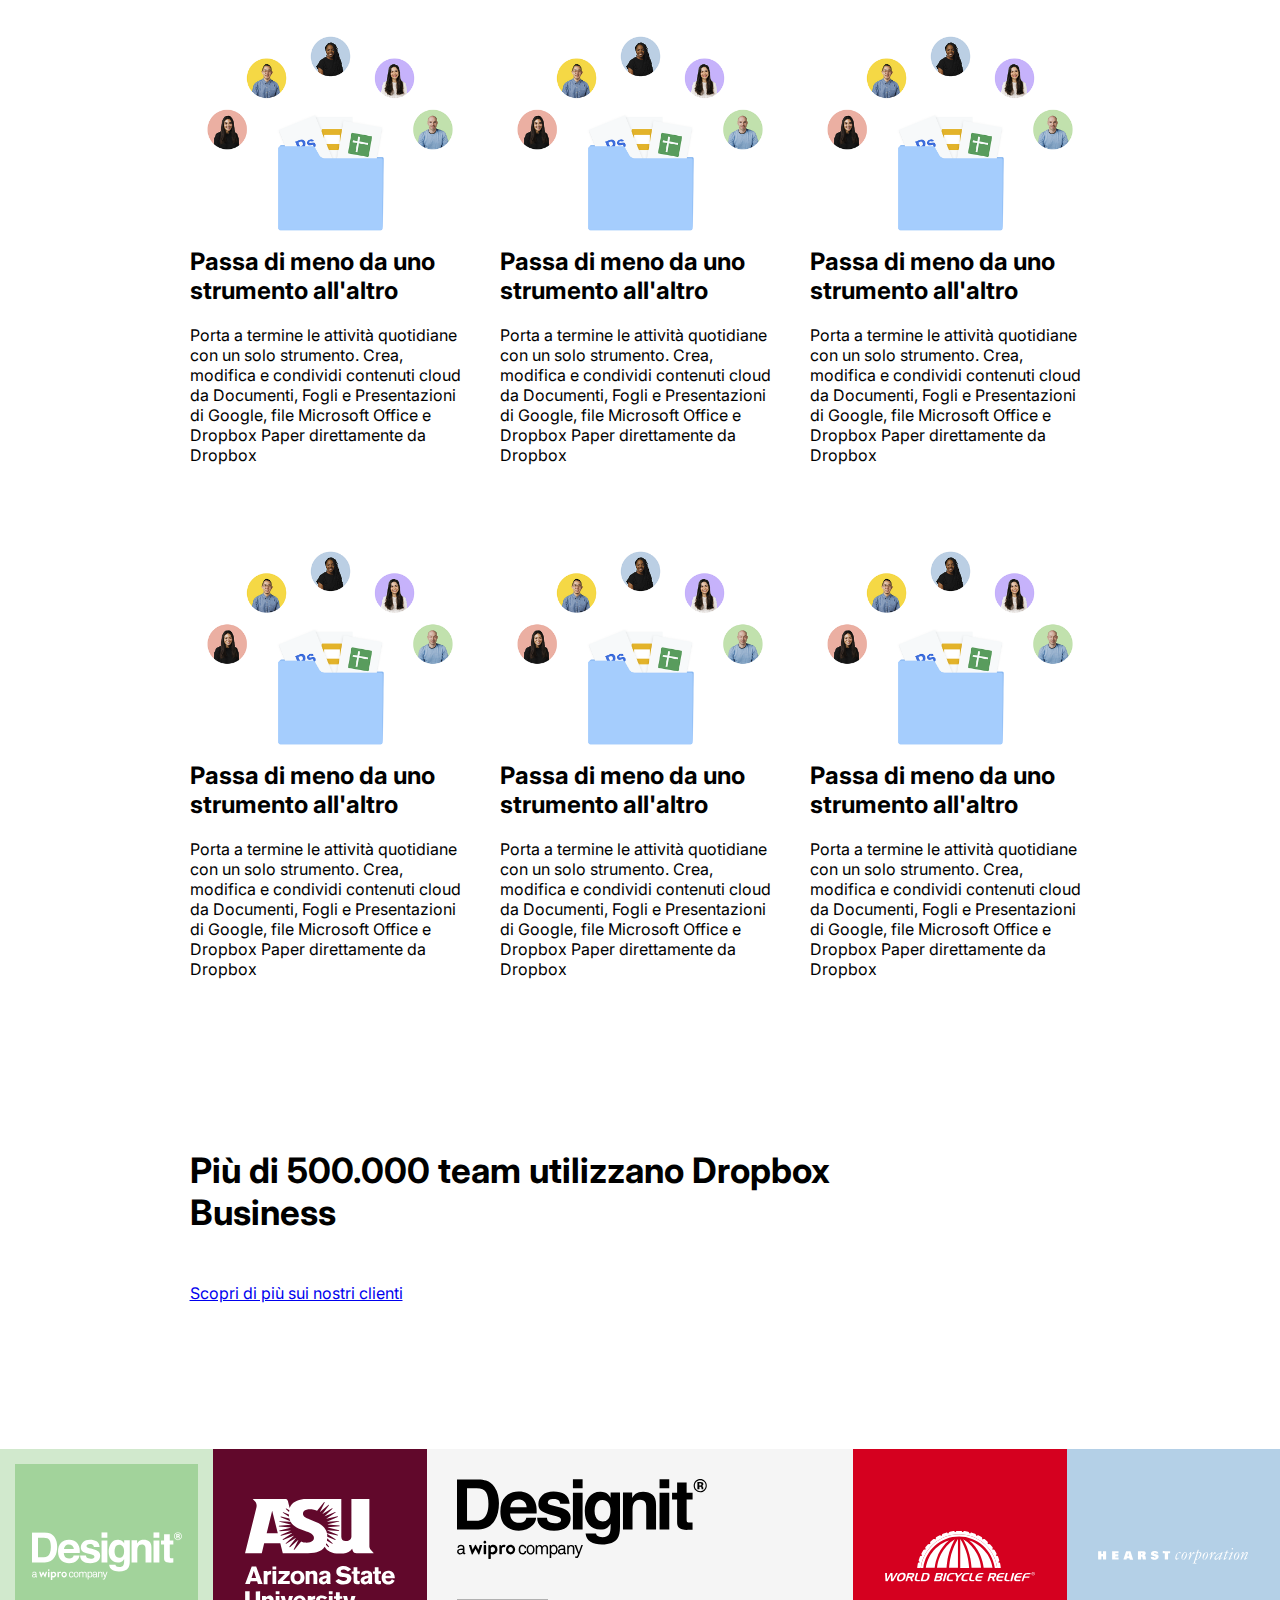
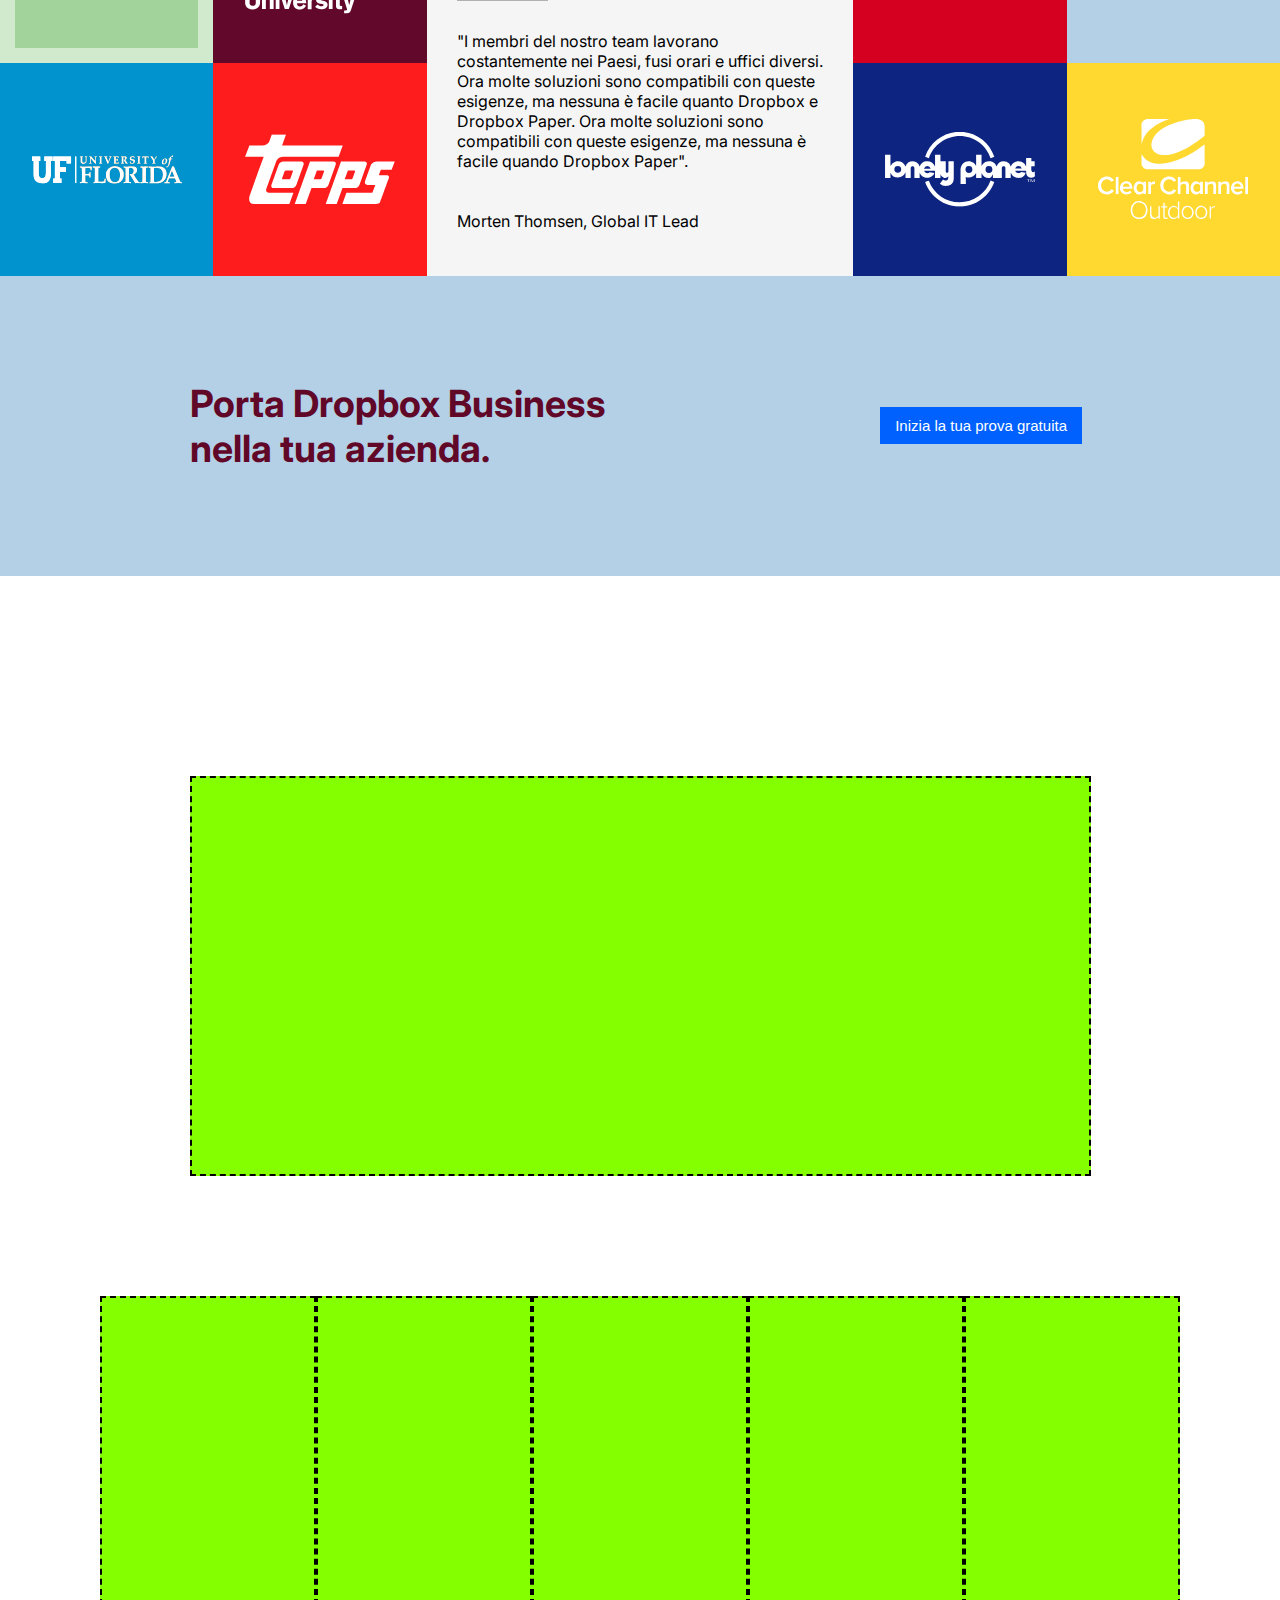
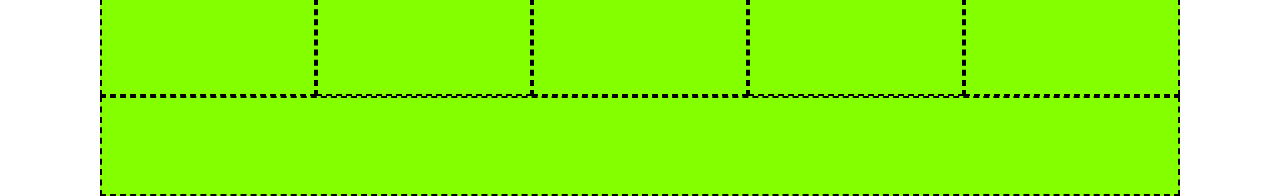
==== commit 643960b5: "[UPDATE] partners style completed" ====
--- a/index.html
+++ b/index.html
@@ -309,22 +309,47 @@
 
 
             <div class="container-no-max">
-                <div class="row">
-                    <div class="col-33 no-gap-width temp-style-2">
-                        <div class="squares-content">
-                            <div class="square"></div>
-                            <div class="square"></div>
-                            <div class="square"></div>
-                            <div class="square"></div>
-                        </div>
-                    </div>
-                    <div class="col-33 no-gap-width temp-style-2"></div>
-                    <div class="col-33 no-gap-width temp-style-2">
-                        <div class="squares-content">
-                            <div class="square"></div>
-                            <div class="square"></div>
-                            <div class="square"></div>
-                            <div class="square"></div>
+                <div class="row designit-bg">
+                    <div class="col-33 no-gap-width">
+                        <div class="squares-content square-section-1">
+                            <div class="square">
+                                <img class="partners-logo invert-img" src="./img/designit.svg" alt="Designit logo">
+                            </div>
+                            <div class="square">
+                                <img class="partners-logo invert-img" src="./img/arizona_state_university.svg" alt="Arizona university logo">
+                            </div>
+                            <div class="square">
+                                <img class="partners-logo invert-img" src="./img/university_of_florida.svg" alt="Florida university logo">
+                            </div>
+                            <div class="square">
+                                <img class="partners-logo invert-img" src="./img/topps.svg" alt="Topps">
+                            </div>
+                        </div>
+                    </div>
+
+                        <div class="col-33 no-gap-width flex-column padding-partner">
+                            <img src="./img/designit.svg" class="designit-logo" alt="Designit logo">
+                            <hr style="width: 25%; border: 1px solid rgb(177, 177, 177);" class="margin-40-top">
+                            <p>"I membri del nostro team lavorano costantemente nei Paesi, fusi orari e uffici diversi. Ora molte soluzioni sono compatibili con queste esigenze, ma nessuna è facile quanto Dropbox e Dropbox Paper. Ora molte soluzioni sono compatibili con queste esigenze, ma nessuna è facile quando Dropbox Paper".</p>
+                            <div class="margin-40-top">
+                                <span>Morten Thomsen, Global IT Lead</span>
+                            </div>
+                        </div>
+
+                    <div class="col-33 no-gap-width">
+                        <div class="squares-content square-section-2">
+                            <div class="square">
+                                <img class="partners-logo invert-img" src="./img/world_bicycle_relief.svg" alt="Designit logo">
+                            </div>
+                            <div class="square">
+                                <img class="partners-logo invert-img" src="./img/hearst_corp.svg" alt="Arizona university logo">
+                            </div>
+                            <div class="square">
+                                <img class="partners-logo invert-img" src="./img/lonely_planet.svg" alt="Florida university logo">
+                            </div>
+                            <div class="square">
+                                <img class="partners-logo invert-img" src="./img/clear_channel.svg" alt="Topps">
+                            </div>
                         </div>
                     </div>
 
@@ -333,12 +358,12 @@
 
 
                     
-                        <div class="col-100 temp-style-2" style="height: 320px;">
-                            <div class="container" style="background-color: red; display: flex;">
-                                <div class="col-70  no-padding">
+                        <div class="col-100 free-trial-bg">
+                            <div class="container" style="display: flex;">
+                                <div class="col-70 margin-right-200 font-size-3d-title display-flex-center-y">
                                     <h2>Porta Dropbox Business nella tua azienda.</h2>
                                 </div>
-                                <div class="col-30  no-padding">
+                                <div class="col-30 no-padding display-flex-center-y">
                                     <input type="button" value="Inizia la tua prova gratuita" class="general-btn">
                                 </div>
                             </div>
--- a/css/style.css
+++ b/css/style.css
@@ -48,6 +48,11 @@
 .padding-top-150{
     padding-top: 150px;
 } 
+
+.display-flex-center-y{
+    display: flex;
+    align-items: center;
+}
 
 .flex-1{
  
@@ -96,12 +101,15 @@
     margin-bottom: 50px;
 }
 
+.margin-right-200{
+    margin-right: 200px;
+}
+
 .container-no-max{
     padding-top: 100px;
     height: 100%;
     width: 100%;
     margin: 0 auto;
-    background-color: rgb(0, 255, 42);
 }
 
 .general-btn{
@@ -178,6 +186,10 @@
     justify-content: flex-end;
     margin-right: 20px;
 }
+
+.flex-column{
+    flex-direction: column;
+}
 /* MAIN */
 /* JUMBOTRON */
 .font-size-title{
@@ -211,7 +223,6 @@
 
 .col-30{
     width: 30%;
-    height: 400px;
 }
 
 .col-33{
@@ -224,7 +235,7 @@
 
 .col-70{
     width: 70%;
-    height: 450px;
+
 }
 
 .col-60{
@@ -387,9 +398,73 @@
 .square{
     width: 50%;
     height: calc(100vw / 6);
-    border: 1px solid black;
-}
-
+    position: relative;
+}
+
+.fa-2xl{
+    line-height: -1;
+}
+
+.partners-logo{
+    width: 150px;
+    position: absolute;
+    top: 50%;
+    left: 50%;
+    transform: translate(-50%, -50%);
+}
+
+.square-section-1 .square:nth-last-of-type(4){
+    background-color: #A2D39B;
+    border: solid 15px #D1E9CD; 
+}
+
+.square-section-1 .square:nth-last-of-type(3){
+    background-color: #61082B;
+}
+
+.square-section-1 .square:nth-last-of-type(2){
+    background-color: #0093CE;
+}
+
+.square-section-1 .square:nth-last-of-type(1){
+    background-color: #FF1C1C;
+}
+
+
+.square-section-2 .square:nth-last-of-type(4){
+    background-color: #D5001F;
+}
+
+.square-section-2 .square:nth-last-of-type(3){
+    background-color: #B4D0E7;
+}
+
+.square-section-2 .square:nth-last-of-type(2){
+    background-color: #0D2481;
+}
+
+.square-section-2 .square:nth-last-of-type(1){
+    background-color: #FFD830;
+}
+
+.designit-logo{
+    width: 250px;
+}
+
+.designit-bg{
+    background-color: #F5F5F5;
+}
+
+.free-trial-bg{
+    background-color: #B4D0E7;
+    padding: 150px 0;
+    color: #610829;
+}
+
+
+.invert-img{
+    filter: invert(1);
+}
 /* FOOTER */
 footer{
     margin-top: 120px;
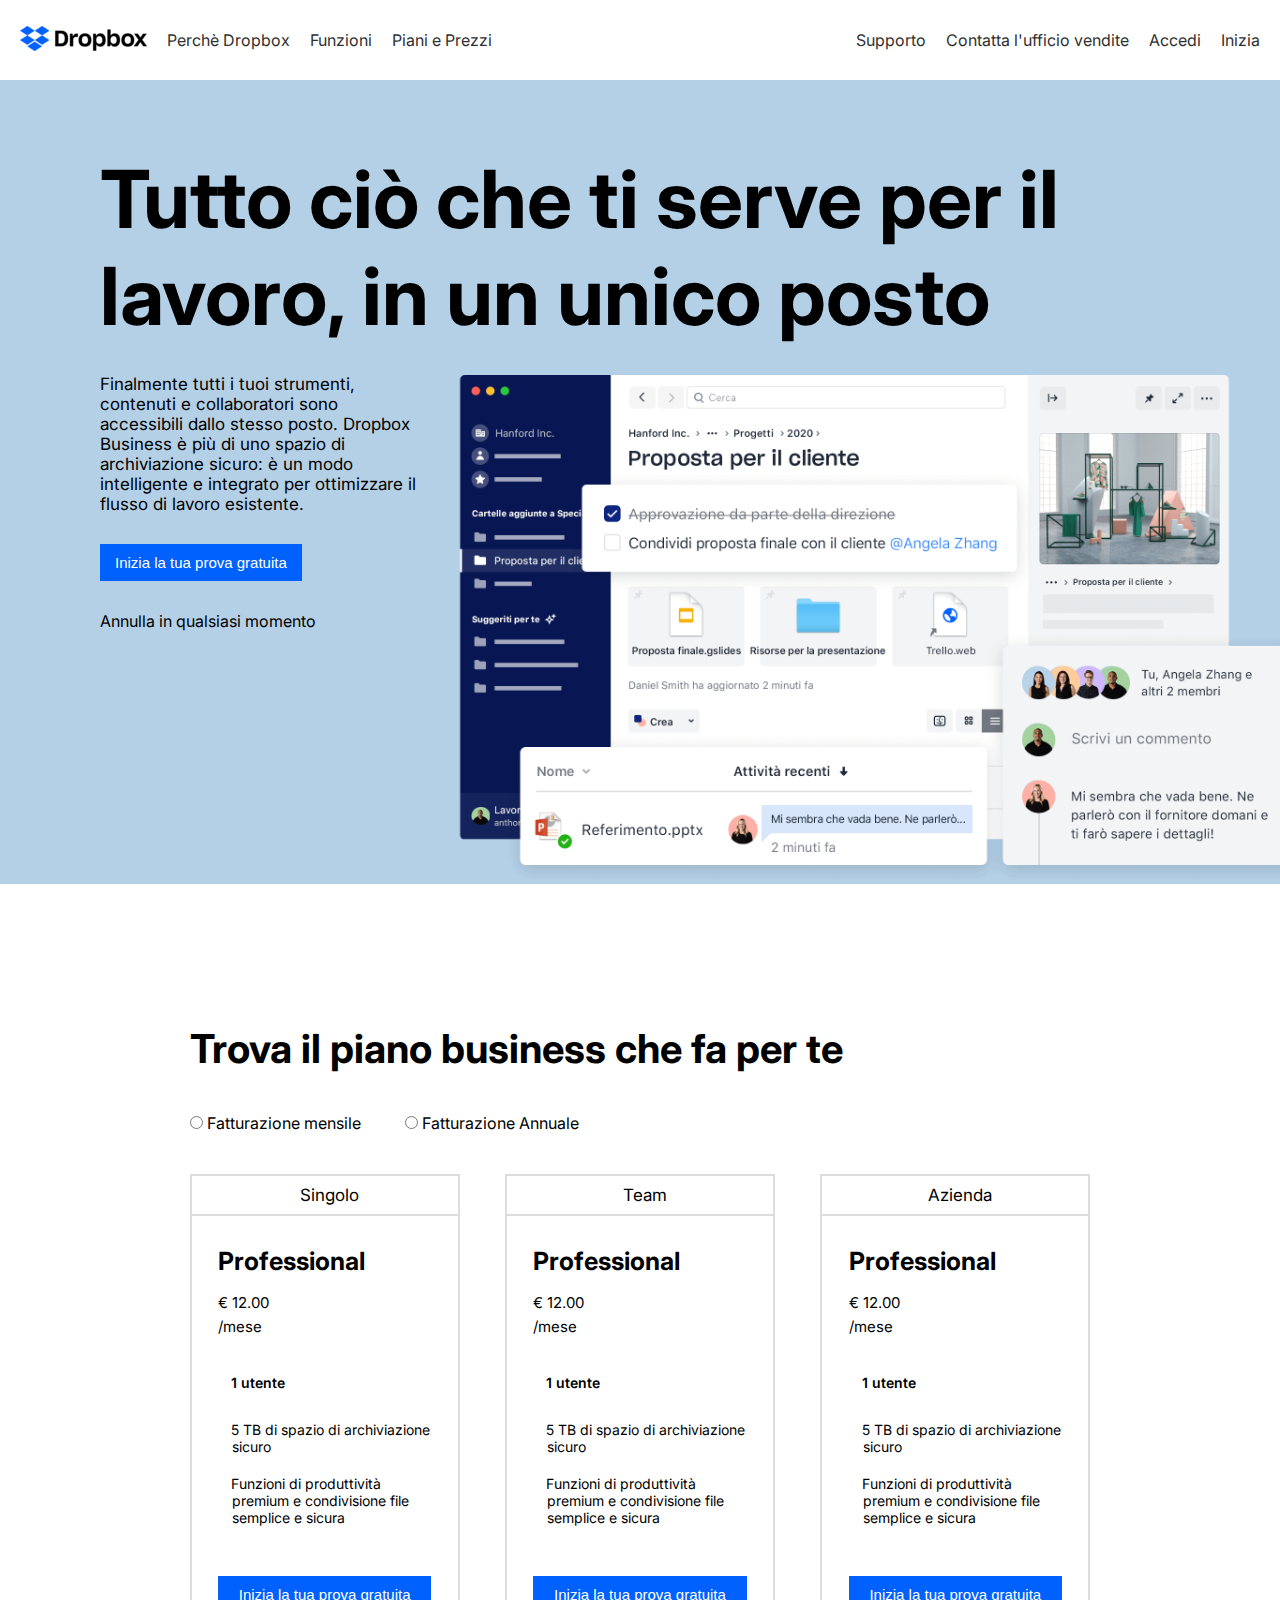
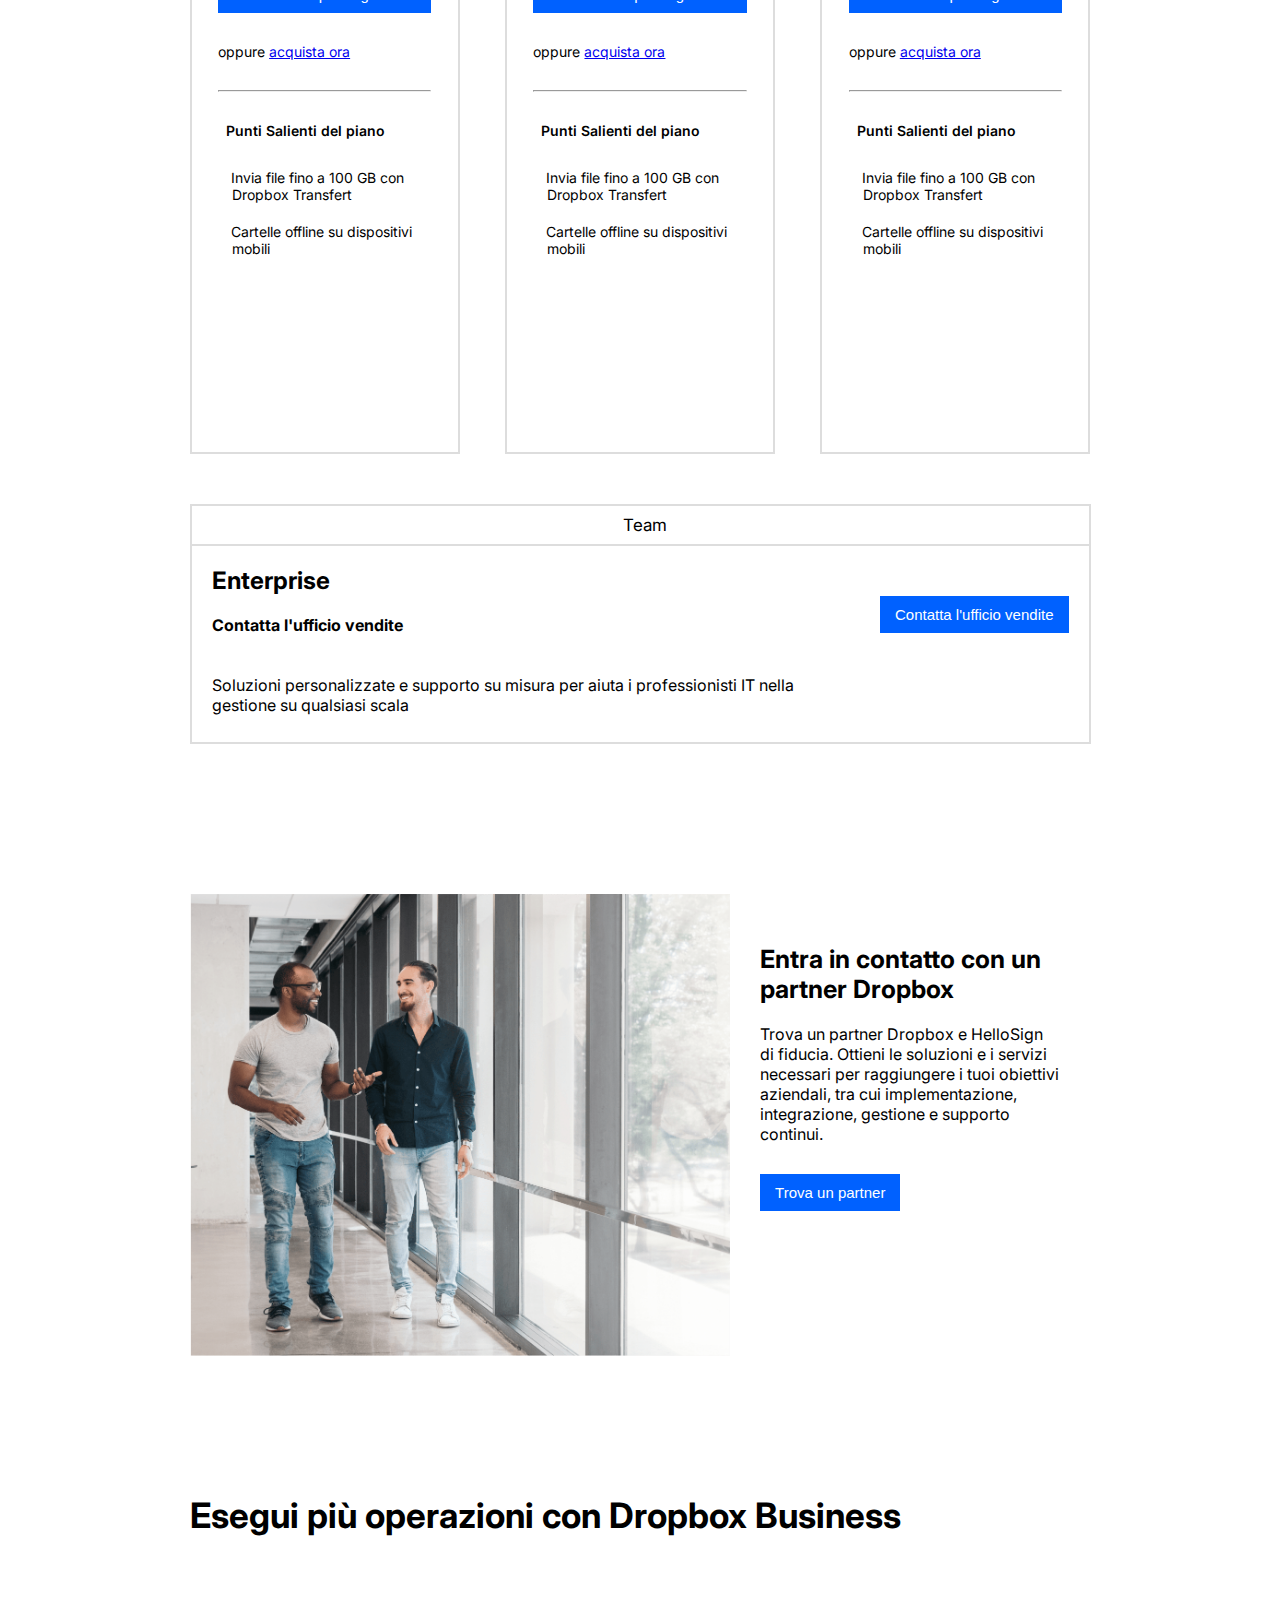
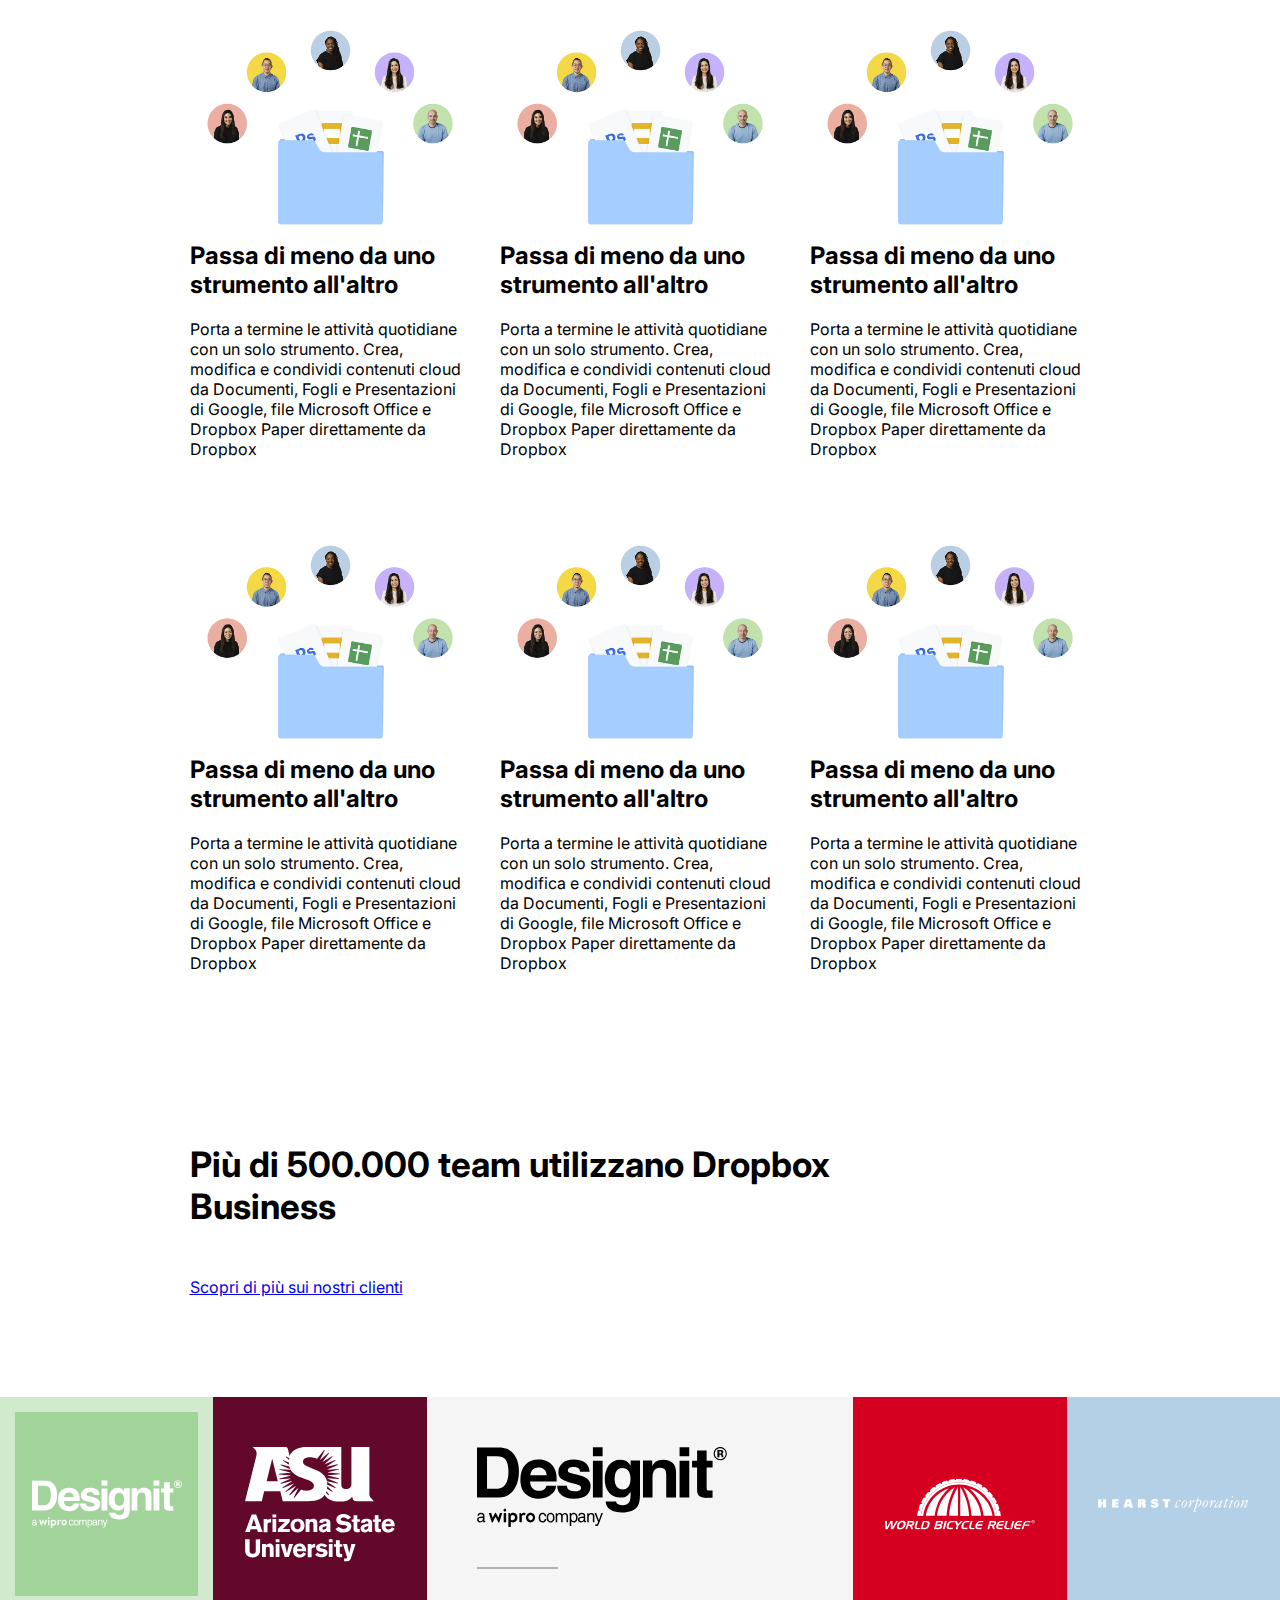
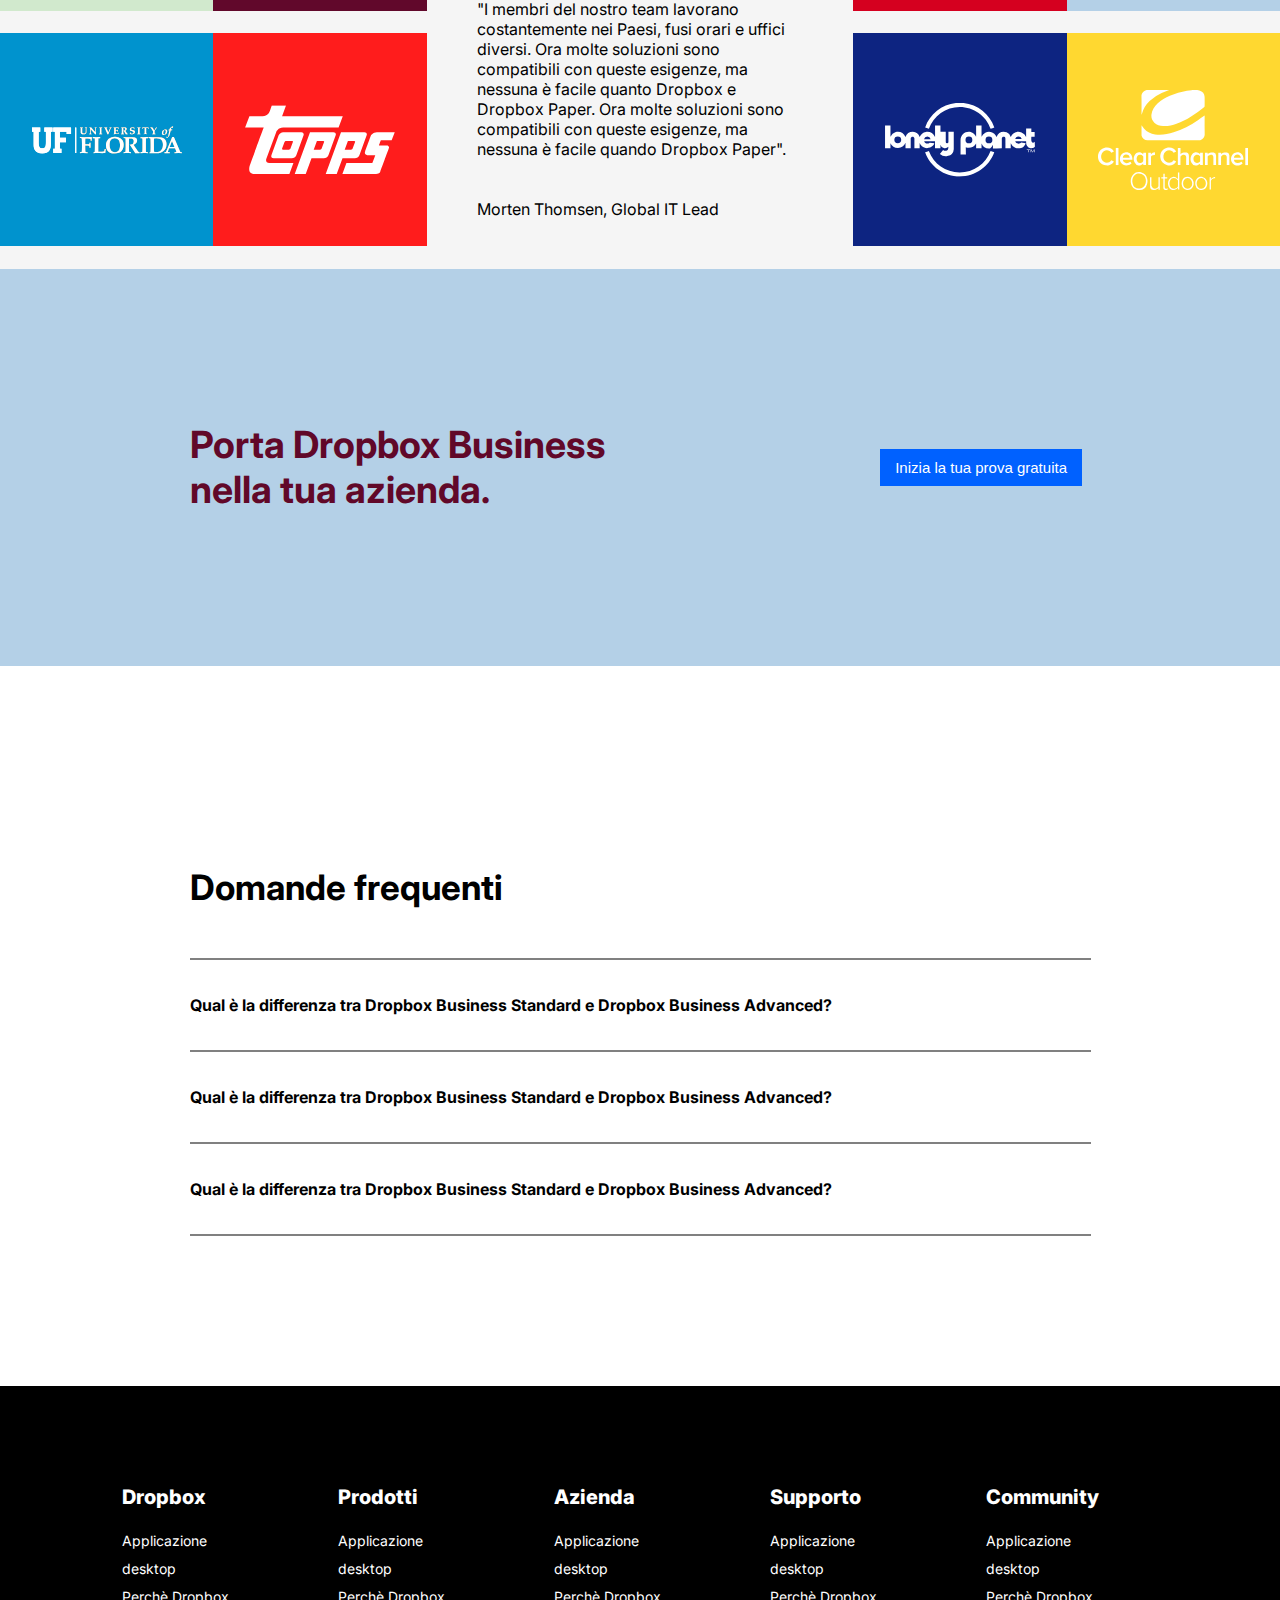
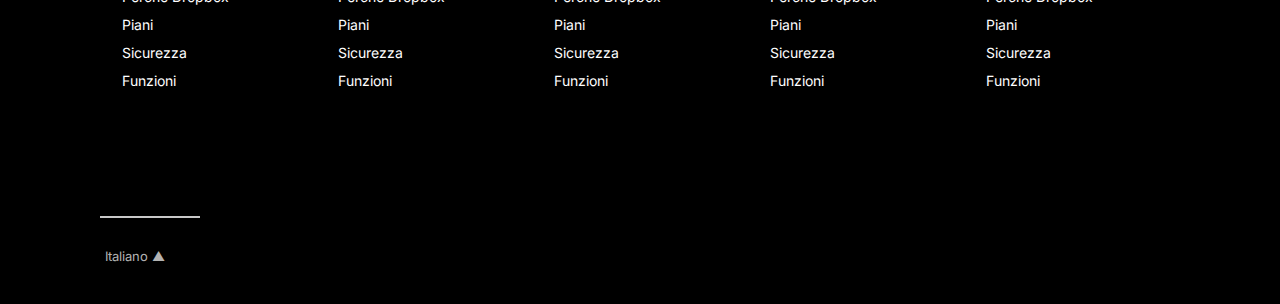
==== commit 682c7421: "[UPDATE] completed style Footer and FAQ sections" ====
--- a/index.html
+++ b/index.html
@@ -327,7 +327,7 @@
                         </div>
                     </div>
 
-                        <div class="col-33 no-gap-width flex-column padding-partner">
+                        <div class="col-33 no-gap-width flex-column padding-designit">
                             <img src="./img/designit.svg" class="designit-logo" alt="Designit logo">
                             <hr style="width: 25%; border: 1px solid rgb(177, 177, 177);" class="margin-40-top">
                             <p>"I membri del nostro team lavorano costantemente nei Paesi, fusi orari e uffici diversi. Ora molte soluzioni sono compatibili con queste esigenze, ma nessuna è facile quanto Dropbox e Dropbox Paper. Ora molte soluzioni sono compatibili con queste esigenze, ma nessuna è facile quando Dropbox Paper".</p>
@@ -373,11 +373,26 @@
         </section>
 
         <!-- FAQ -->
-        <!-- Titolo e 3p con hr -->
+        <!-- AGGIUNGERE FRECCIA A DESTRA -->
         <section class="general">
             <div class="container padding-top-150">
                 <div class="row">
-                    <div class="col-100 temp-style-2 margin-50-top" style="height: 400px;"></div>
+                    <div class="col-100 margin-50-top" style="height: 400px;">
+                        <h2 class="font-size-2d-title margin-50-bottom">Domande frequenti</h2>
+                        <hr style="border: 1px solid grey;">
+                        <div class="padding-y-faq">
+                            <b>Qual è la differenza tra Dropbox Business Standard e Dropbox Business Advanced?</b>
+                        </div>
+                        <hr style="border: 1px solid grey;">
+                        <div class="padding-y-faq">
+                            <b>Qual è la differenza tra Dropbox Business Standard e Dropbox Business Advanced?</b>
+                        </div>
+                        <hr style="border: 1px solid grey;">
+                        <div class="padding-y-faq">
+                            <b>Qual è la differenza tra Dropbox Business Standard e Dropbox Business Advanced?</b>
+                        </div>
+                        <hr style="border: 1px solid grey;">
+                    </div>
                 </div>
             </div>
         </section>
@@ -386,14 +401,76 @@
     <!-- FOOTER -->
     <!-- 5 colonne -->
     <footer>
-        <div class="container">
-            <div class="row">
-                <div class="col-20 temp-style-2"></div>
-                <div class="col-20 temp-style-2"></div>
-                <div class="col-20 temp-style-2"></div>
-                <div class="col-20 temp-style-2"></div>
-                <div class="col-20 temp-style-2"></div>
-                <div class="col-100 temp-style-2" style="height: 100px;"></div>
+        <div class="bg-black">
+            <div class="container">
+                <div class="row">
+                    <div class="col-20">
+                        <div class="footer-list-div">
+                            <ul class="footer-ul">
+                                <li>Dropbox</li>
+                                <li>Applicazione desktop</li>
+                                <li>Perchè Dropbox</li>
+                                <li>Piani</li>
+                                <li>Sicurezza</li>
+                                <li>Funzioni</li>
+                            </ul>
+                        </div>
+                    </div>
+                    <div class="col-20">
+                        <div class="footer-list-div">
+                            <ul class="footer-ul">
+                                <li>Prodotti</li>
+                                <li>Applicazione desktop</li>
+                                <li>Perchè Dropbox</li>
+                                <li>Piani</li>
+                                <li>Sicurezza</li>
+                                <li>Funzioni</li>
+                            </ul>
+                        </div>
+                    </div>
+                    <div class="col-20">
+                        <div class="footer-list-div">
+                            <ul class="footer-ul">
+                                <li>Azienda</li>
+                                <li>Applicazione desktop</li>
+                                <li>Perchè Dropbox</li>
+                                <li>Piani</li>
+                                <li>Sicurezza</li>
+                                <li>Funzioni</li>
+                            </ul>
+                        </div>
+                    </div>
+                    <div class="col-20">
+                        <div class="footer-list-div">
+                            <ul class="footer-ul">
+                                <li>Supporto</li>
+                                <li>Applicazione desktop</li>
+                                <li>Perchè Dropbox</li>
+                                <li>Piani</li>
+                                <li>Sicurezza</li>
+                                <li>Funzioni</li>
+                            </ul>
+                        </div>
+                    </div>
+                    <div class="col-20">
+                        <div class="footer-list-div">
+                            <ul class="footer-ul">
+                                <li>Community</li>
+                                <li>Applicazione desktop</li>
+                                <li>Perchè Dropbox</li>
+                                <li>Piani</li>
+                                <li>Sicurezza</li>
+                                <li>Funzioni</li>
+                            </ul>
+                        </div>
+                    </div>
+                    <hr style="border: 1px rgb(200, 200, 200) solid; width: 100px;">
+                    <div class="col-100">
+                        <div class="language-site">
+                            <span class="fas fa-globe"></span><span>Italiano &#9650;</span>
+                        </div>
+                    </div>
+                </div>
             </div>
         </div>
     </footer>
--- a/css/style.css
+++ b/css/style.css
@@ -26,9 +26,7 @@
     height: 450px;
 }
 
-.container:nth-of-type(1){
-    
-}
+
 /* COMUNI */
 .container{
     max-width: 1080px;
@@ -143,6 +141,10 @@
     padding: 0;
 }
 
+.bg-black{
+    background-color: black;
+}
+
 /*********************************************/
 
 /* UTILI RIUTILIZZABILI */
@@ -217,7 +219,7 @@
 /* COLONNE */
 .col-100{
     width: 100%;
-    height: 200px;
+
     position: relative;
 }
 
@@ -357,6 +359,10 @@
     padding: 30px;
 }
 
+.padding-designit{
+    padding: 50px;
+}
+
 /* BUSINESS */
 .business{
     margin-top: 50px;
@@ -465,13 +471,49 @@
 .invert-img{
     filter: invert(1);
 }
+
+/* FAQ */
+.padding-y-faq{
+    padding: 5px 0px;
+}
+
 /* FOOTER */
 footer{
     margin-top: 120px;
 }
 .col-20{
     width: calc(100% / 5);
-    height: 400px;
-}
-
-
+
+    position: relative;
+}
+
+.footer-list-div{
+    padding: 200px 0;
+}
+.footer-ul{
+    list-style: none;
+    padding: 20px 0;
+    position: absolute;
+    top: 50%;
+    left: 40%;
+    transform: translate(-50%, -50%);
+    color: white;
+}
+
+.footer-ul li{
+    line-height: 2;
+    font-size: 14px;
+}
+
+.footer-ul li:nth-last-child(6){
+    font-size: 20px;
+    font-weight: 800;
+    margin-bottom: 10px;
+}
+
+.language-site{
+    color: #b3b3b3;
+    font-size: 13px;
+    margin-bottom: 40px;
+}
+
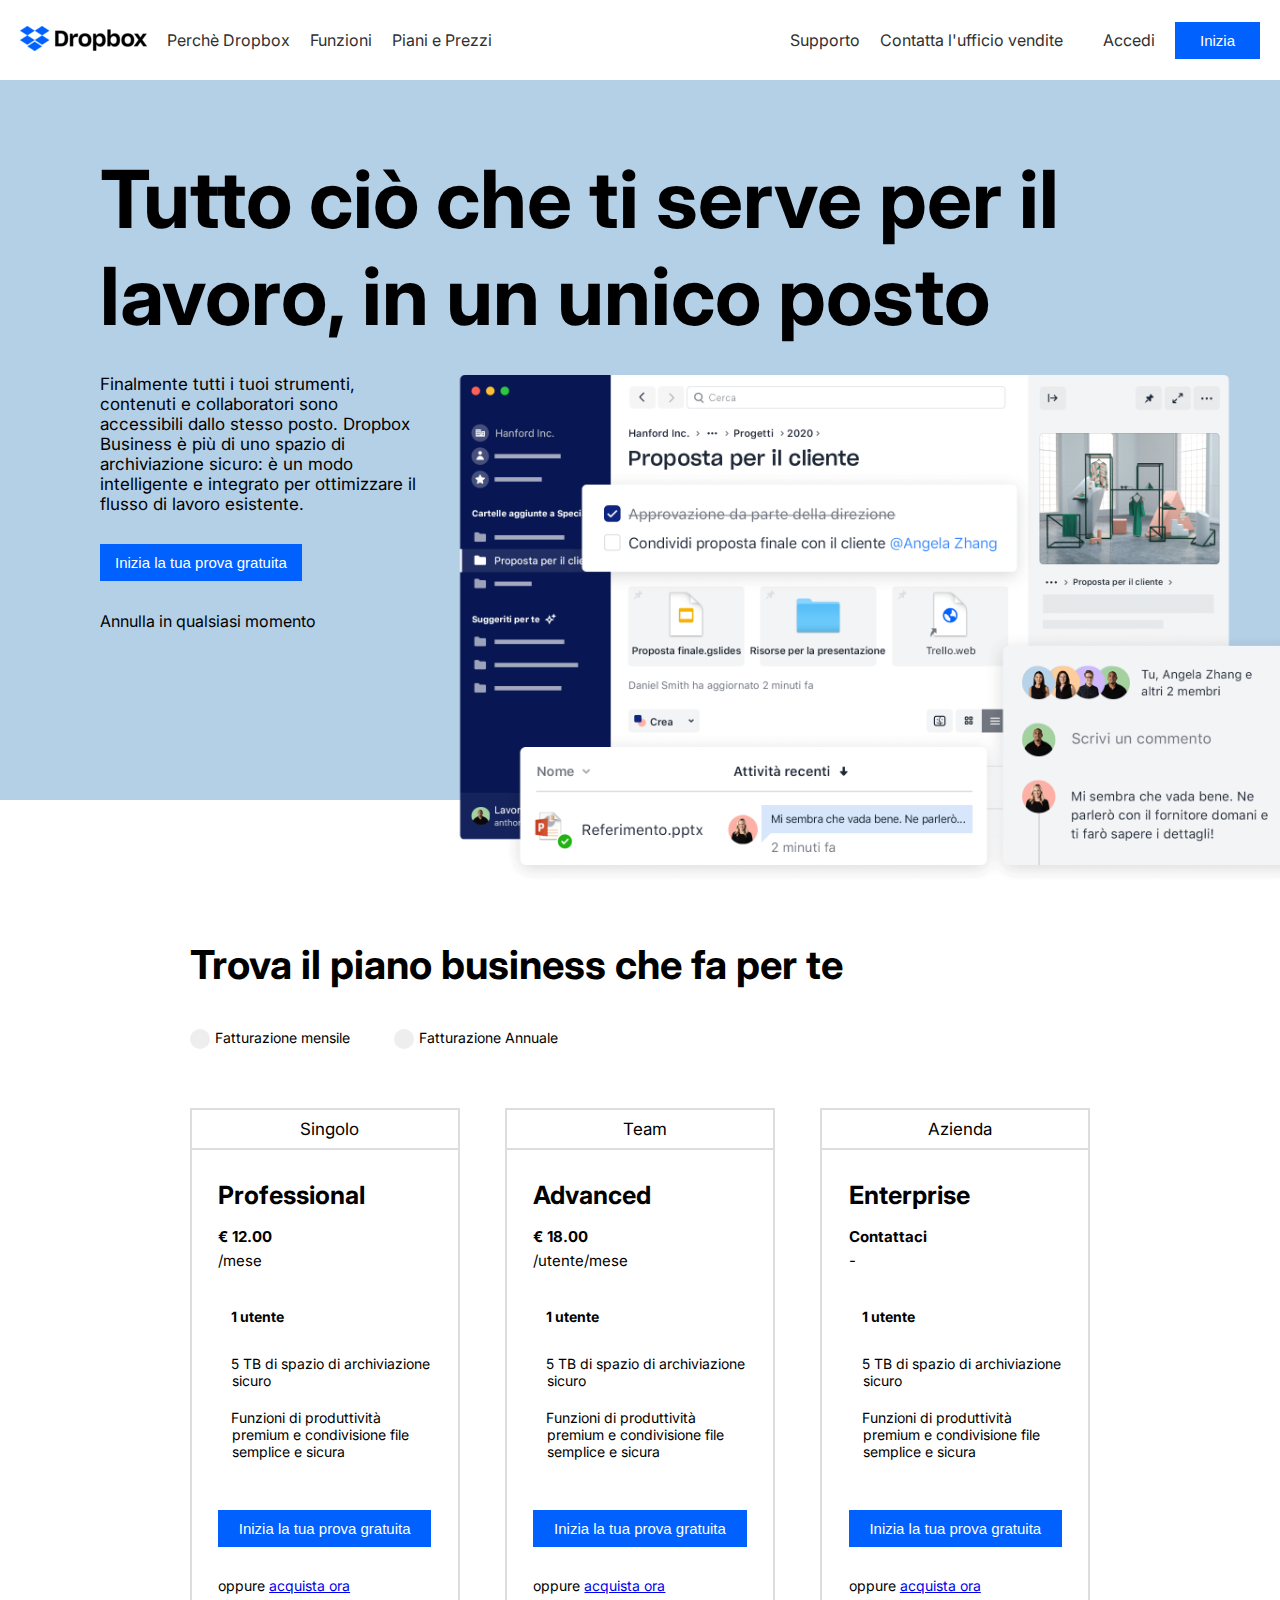
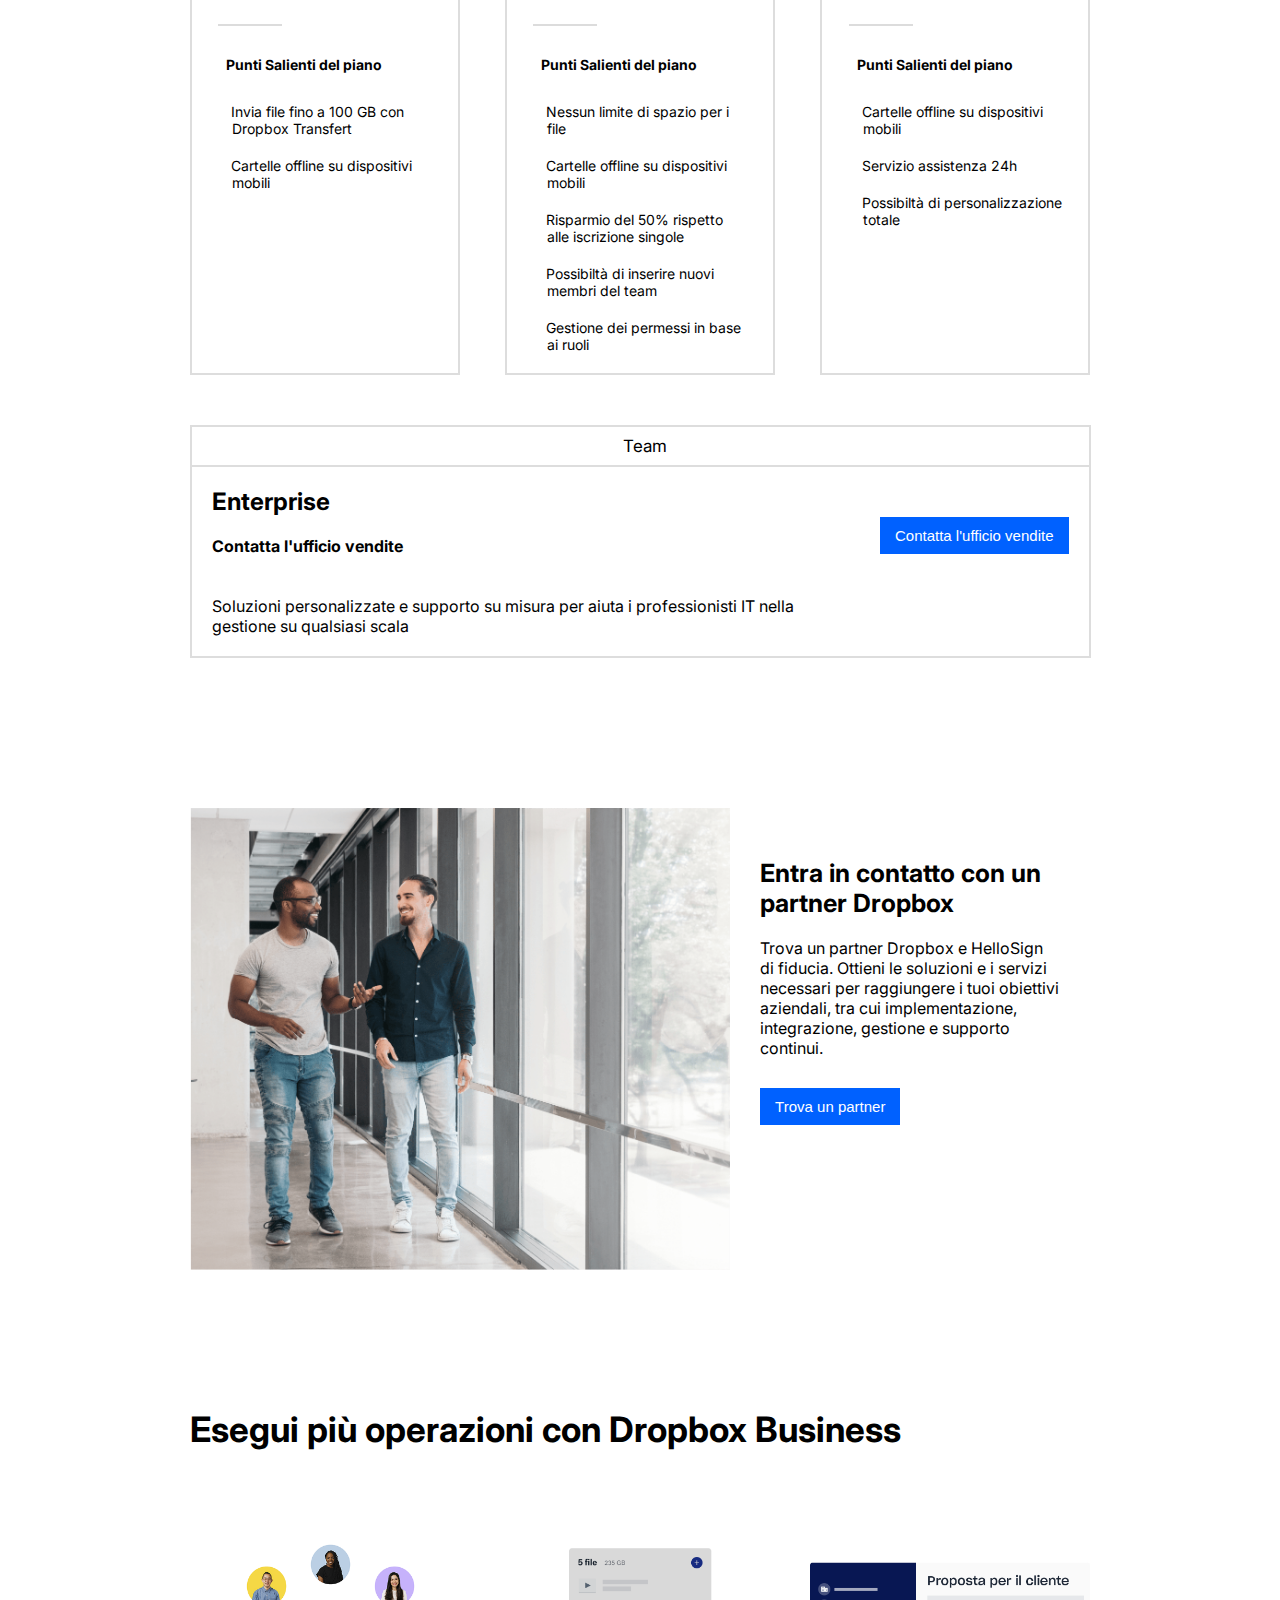
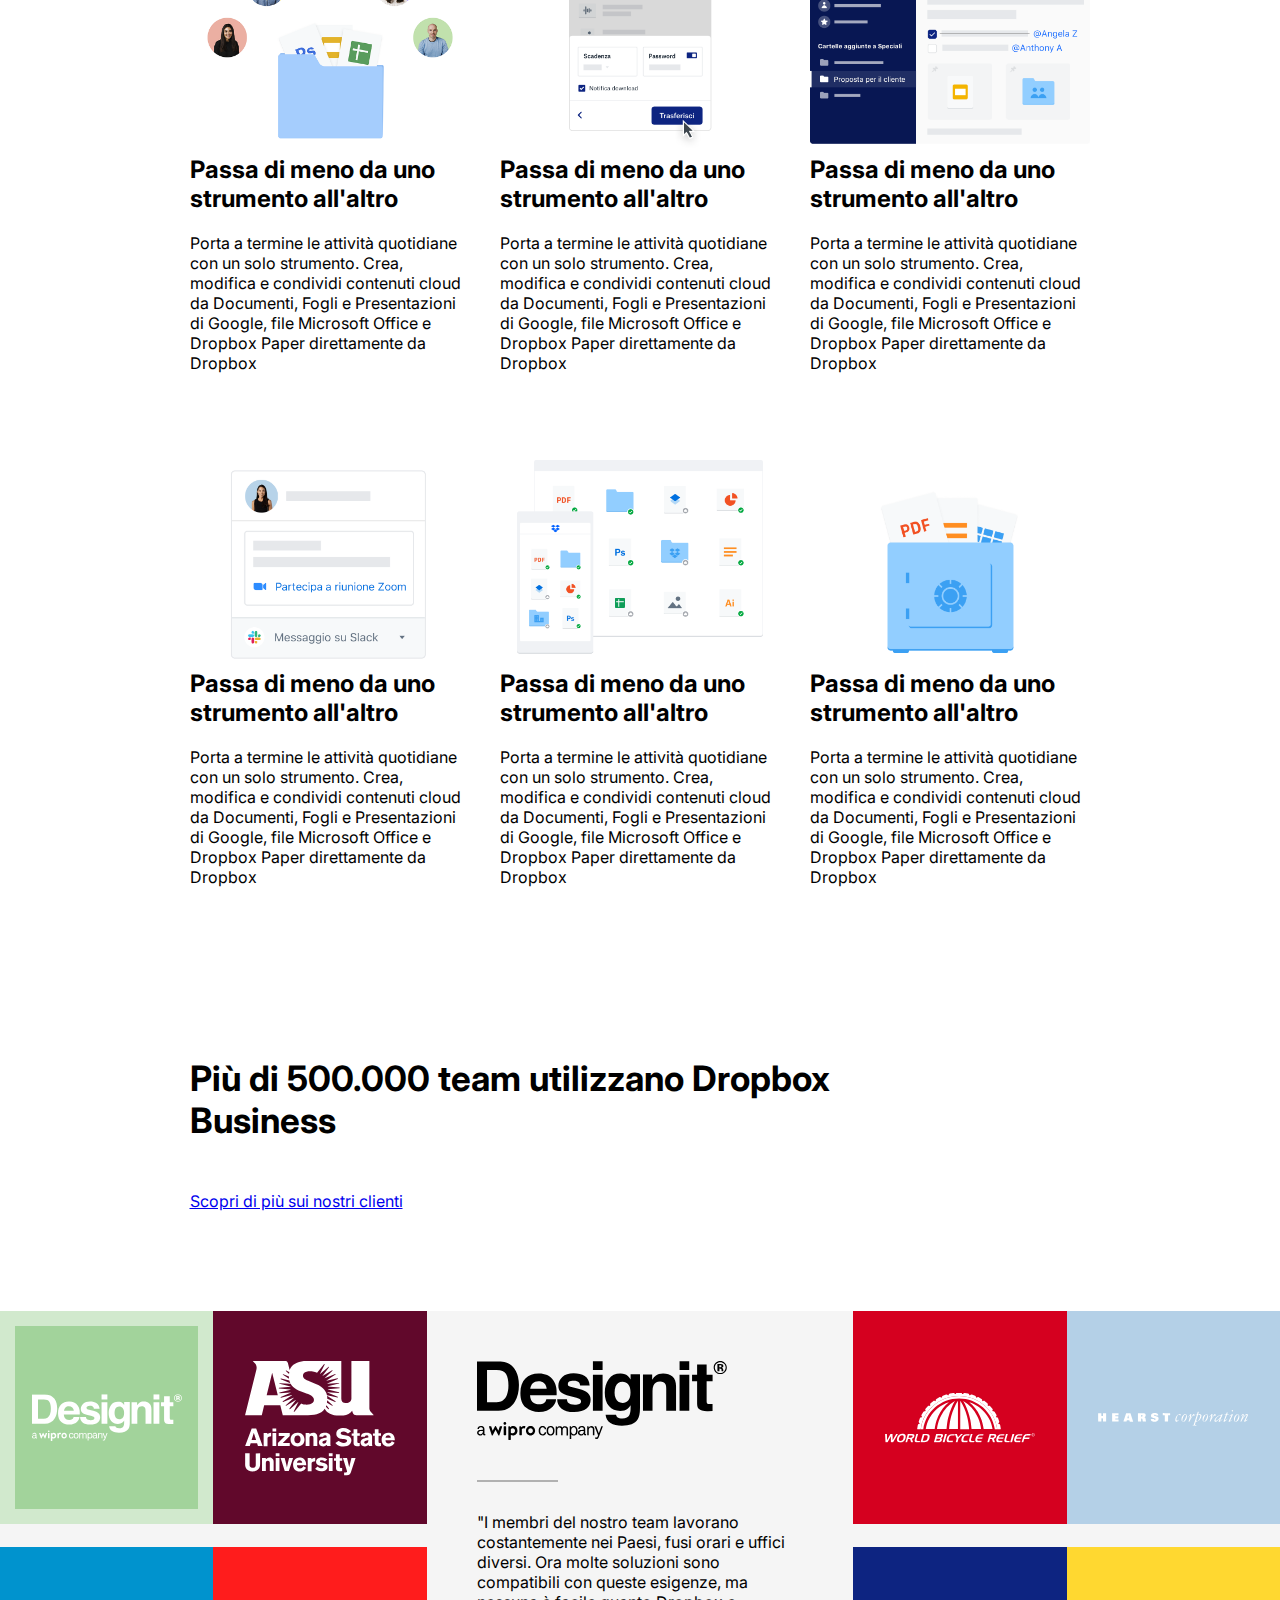
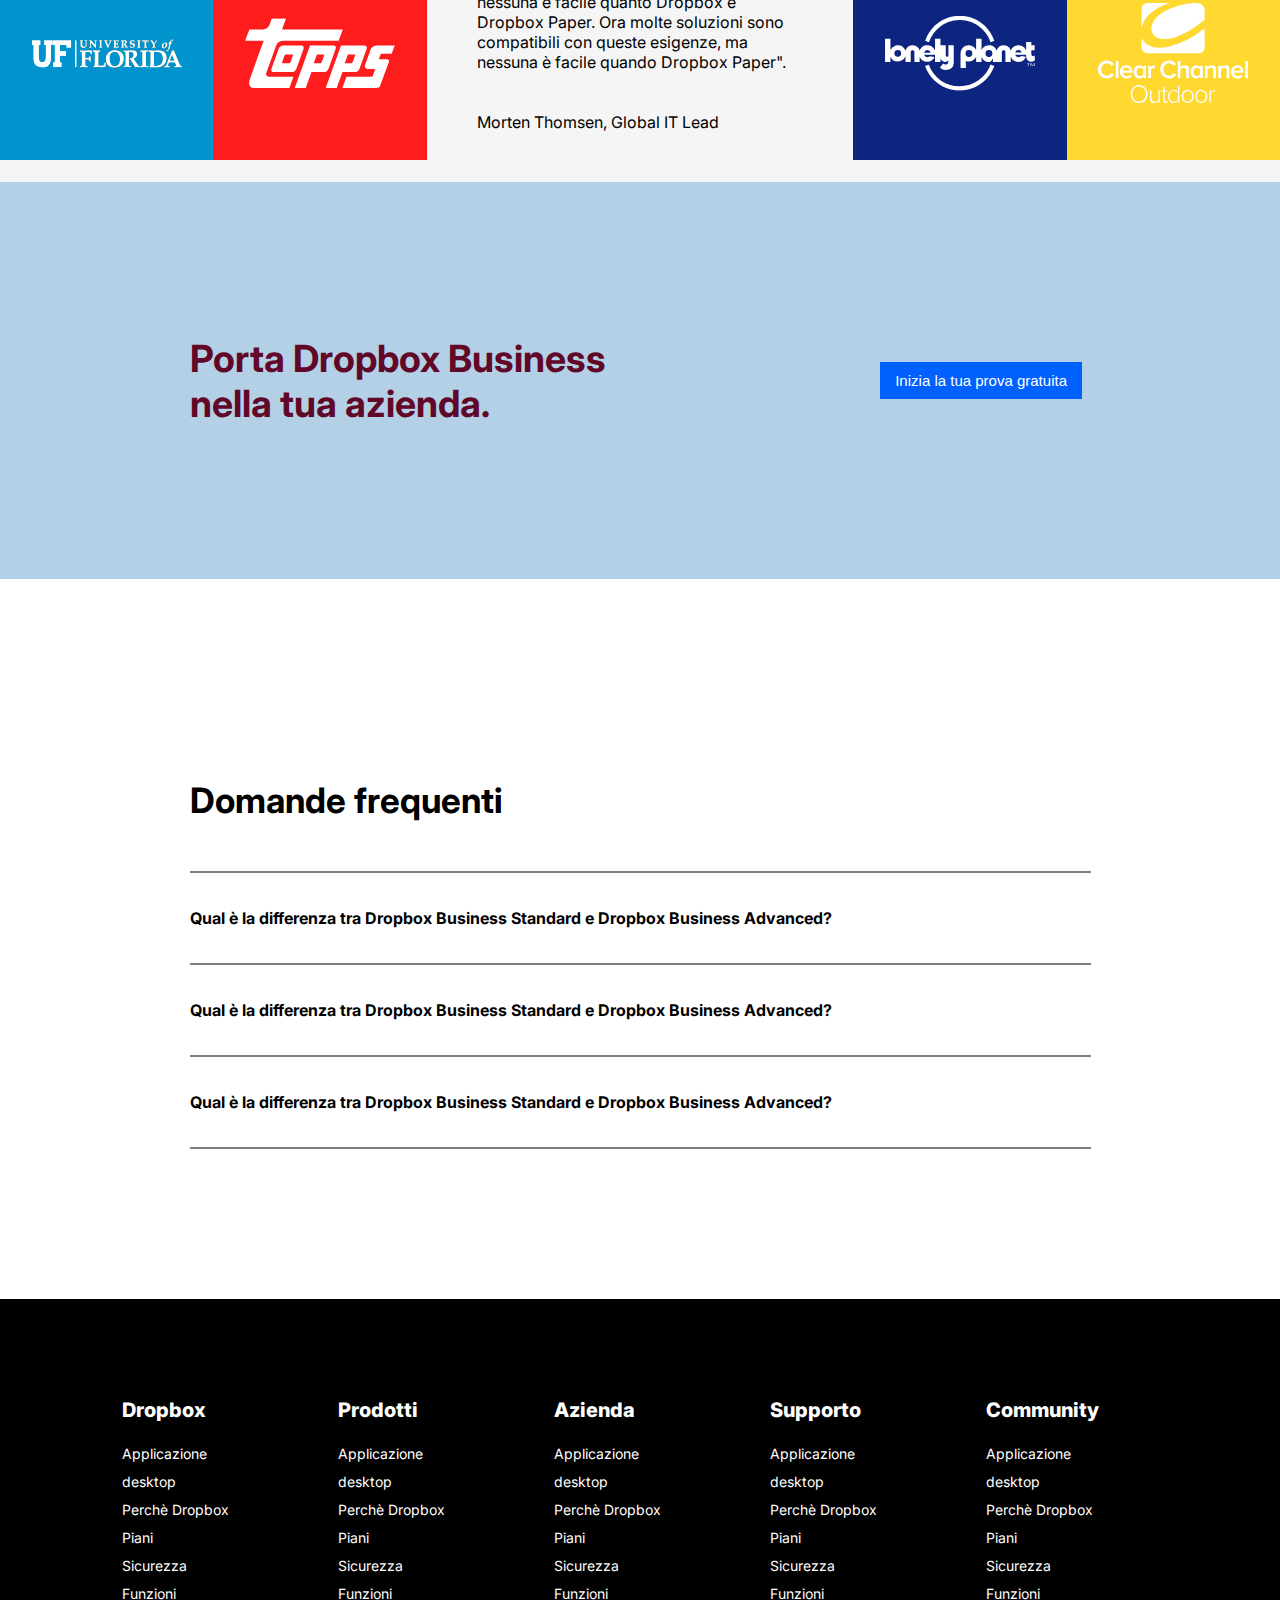
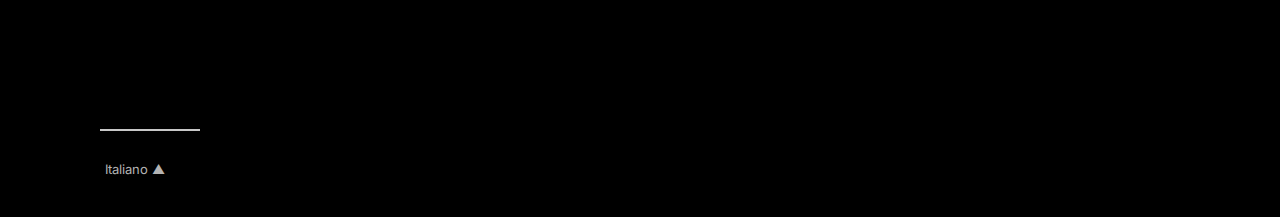
==== commit 9ba652c4: "[UPDATE] jumbotron and plans sections completed" ====
--- a/index.html
+++ b/index.html
@@ -28,31 +28,37 @@
             <div class="col-header menu-align-flex-end">
                 <ul class="menu-sx-ul">
                     <li class="menu-sx-li">Supporto</li>
-                    <li class="menu-sx-li">Contatta l'ufficio vendite</li>
+                    <li class="menu-sx-li margin-right-20">Contatta l'ufficio vendite</li>
                     <li class="menu-sx-li">Accedi</li>
-                    <li class="menu-sx-li">Inizia</li>
+                    <li class="menu-sx-li"><input class="header-btn" type="button" value="Inizia"></li>
                 </ul>
             </div>
         </div>
     </header>
 
     <!-- MAIN -->
-    <!-- JUMBOTRON -->
-    <!-- Contenitore più largo -->
-    <!-- Formato da 3 colonne: Titolo, Contenuto, Immagine -->
     <main>
         <!-- Sezione Jumbotron -->
         <section>
+            <!-- Sfondo [JUMBOTRON] -->
             <div class="bg-jumbo">
                 <div class="container padding-top-150">
                     <div class="row" style="gap: 30px 0;">
+
+                        <!-- Titolo principale [JUMBOTRON] -->
                         <div class="col-100 font-size-title">Tutto ciò che ti serve per il lavoro, in un unico posto</div>
-                        <div class="col-30" style="position: relative;">
+
+                        <!-- Descrizione [JUMBOTRON] -->
+                        <div class="col-30">
                             <p class="jumbo-descr">Finalmente tutti i tuoi strumenti, contenuti e collaboratori sono accessibili dallo stesso posto. Dropbox Business è più di uno spazio di archiviazione sicuro: è un modo intelligente e integrato per ottimizzare il flusso di lavoro esistente.</p>
                             <input type="button" class="general-btn" value="Inizia la tua prova gratuita">
                             <div class="cancel-free-trial">Annulla in qualsiasi momento</div>
+
+                            <!-- Freccia [JUMBOTRON] -->
                             <i class="fas fa-arrow-down fa-2xl jumbo-arrow" style="font-size: 50px;"></i>
                         </div>
+
+                        <!-- Immagine [JUMBOTRON] -->
                         <div class="col-70">
                             <img src="./img/jumbo.png" alt="jumbo image" class="jumbo-img">
                         </div>
@@ -61,52 +67,61 @@
             </div>
         </section>
 
-     <!-- Contenitore più stretto -->
-    <!-- PIANI -->
-    <!-- Titolo e checkbox -->
-    <!-- 4 colonne -->
-        <!-- Sezione Generale -->
+        <!-- PIANI -->
         <section class="general">
+            <!-- Container piccolo [PIANI] -->
             <div class="container margin-50-top padding-top-90">
                 <div class="row space-btw">
-                    <!-- !!!ALTEZZE DA RIMUOVERE!!! -->
-                    <div class="col-100" style="height: 100px;">
+
+                    <div class="col-100">
+                        <!-- Titolo principale [PIANI] -->
                         <h2 class="sub-title">Trova il piano business che fa per te</h2>
 
-                        <div class="checkbox-div">
+                        <!-- Checkbox scelta fatturazione [PIANI] -->
+                        <label class="checkbox-div">Fatturazione mensile
                             <input type="radio" name="Fatturazione mensile" id="monthly">
-                            <label for="invoice-time">Fatturazione mensile</label>
-                        </div>
-
-                        <div class="checkbox-div">
+                            <span class="checkmark"></span>
+                        </label>
+
+                        <label class="checkbox-div">Fatturazione Annuale
                             <input type="radio" name="Fatturazione mensile" id="annual">
-                            <label for="invoice-time">Fatturazione Annuale</label>
-                        </div>
-                    </div>
-                    <!-- MIN-HEIGHT COL-30 -->
-                    <div class="col-30 margin-50-top border-column" style="height: 880px;">
+                            <span class="checkmark"></span>
+                        </label>
+                    </div>
+
+                    <!-- 3 Colonne per i diversi piani [PIANI] -->
+                    <!-- Piano Singolo [PIANI] -->
+                    <div class="col-30 margin-50-top border-column min-height-auto">
+
+                        <!-- Icona e titolo [PIANI] -->
                         <div class="col-plans-type border-bottom">
                             <i class="fas fa-user"></i>
                             <span class="type-user">Singolo</span>
                         </div>
 
                         <div class="info-plan padding-plans">
+                            <!-- Tipo di piano [PIANI] -->
                             <h3>Professional</h3>
+
+                            <!-- Informazione prezzo [PIANI] -->
                             <div class="info-price">
-                                <div class="price-plans">&euro; 12.00</div>
+                                <div class="price-plans"><b>&euro; 12.00</b></div>
                                 <div class="date-plans">&sol;mese</div>
                             </div>
 
+                            <!-- Informazioni di utilizzo [PIANI] -->
                             <ul class="detailed-info-list highlights-plans-list">
                                 <li><span class="fas fa-user"></span>1 utente</li>
-                                <li><span class="fas fa-user"></span>5 TB di spazio di archiviazione sicuro</li>
-                                <li><span class="fas fa-user"></span>Funzioni di produttività premium e condivisione file semplice e sicura</li>
-                            </ul>
-
+                                <li><span class="fas fa-folder"></span>5 TB di spazio di archiviazione sicuro</li>
+                                <li><span class="fas fa-share-nodes"></span>Funzioni di produttività premium e condivisione file semplice e sicura</li>
+                            </ul>
+
+                            <!-- Pulsante prova gratuita [PIANI] -->
                             <input type="button" class="general-btn width-100" value="Inizia la tua prova gratuita">
-
                             <div class="purchase-plan">oppure <a href="#">acquista ora</a></div>
-                            <hr>
+
+                            <!-- Punti salienti [PIANI] -->
+                            <hr class="hr-plans">
                                 <ul class="highlights-plans-list">
                                     <li>
                                         </span>Punti Salienti del piano
@@ -119,94 +134,127 @@
                                     </li>
                                 </ul>
                         </div>
-
-                        
-                    </div>
-                    <div class="col-30 margin-50-top border-column" style="height: 880px;">
+                    </div>
+
+
+                    <!-- Piano Team [PIANI] -->
+                    <div class="col-30 margin-50-top border-column min-height-auto">
+
+                        <!-- Icona e titolo [PIANI] -->
                         <div class="col-plans-type border-bottom">
-                            <i class="fas fa-user"></i>
+                            <i class="fas fa-users"></i>
                             <span class="type-user">Team</span>
                         </div>
 
                         <div class="info-plan padding-plans">
-                            <h3>Professional</h3>
+                            <!-- Tipo di piano [PIANI] -->
+                            <h3>Advanced</h3>
                             <div class="info-price">
-                                <div class="price-plans">&euro; 12.00</div>
-                                <div class="date-plans">&sol;mese</div>
-                            </div>
-
+                                <div class="price-plans"><b>&euro; 18.00</b></div>
+                                <div class="date-plans">&sol;utente&sol;mese</div>
+                            </div>
+
+                            <!-- Informazioni di utilizzo [PIANI] -->
                             <ul class="detailed-info-list highlights-plans-list">
                                 <li><span class="fas fa-user"></span>1 utente</li>
-                                <li><span class="fas fa-user"></span>5 TB di spazio di archiviazione sicuro</li>
-                                <li><span class="fas fa-user"></span>Funzioni di produttività premium e condivisione file semplice e sicura</li>
-                            </ul>
-
+                                <li><span class="fas fa-folder"></span>5 TB di spazio di archiviazione sicuro</li>
+                                <li><span class="fas fa-share-nodes"></span>Funzioni di produttività premium e condivisione file semplice e sicura</li>
+                            </ul>
+
+                            <!-- Pulsante prova gratuita [PIANI] -->
                             <input type="button" class="general-btn width-100" value="Inizia la tua prova gratuita">
-
                             <div class="purchase-plan">oppure <a href="#">acquista ora</a></div>
-                            <hr>
+
+                            <!-- Punti salienti [PIANI] -->
+                            <hr class="hr-plans">
                                 <ul class="highlights-plans-list">
                                     <li>
                                         </span>Punti Salienti del piano
                                     </li>
                                     <li>
-                                        <span class="fas fa-check"></span>Invia file fino a 100 GB con Dropbox Transfert 
+                                        <span class="fas fa-check"></span>Nessun limite di spazio per i file
                                     </li>
                                     <li>
                                         <span class="fas fa-check"></span>Cartelle offline su dispositivi mobili
                                     </li>
+                                    <li>
+                                        <span class="fas fa-check"></span>Risparmio del 50&percnt; rispetto alle iscrizione singole 
+                                    </li>
+                                    <li>
+                                        <span class="fas fa-check"></span>Possibilt&agrave; di inserire nuovi membri del team
+                                    </li>
+                                    <li>
+                                        <span class="fas fa-check"></span>Gestione dei permessi in base ai ruoli
+                                    </li>
                                 </ul>
                         </div>
-
-                        
-                    </div>
-                    <div class="col-30 margin-50-top border-column" style="height: 880px;">
+                    </div>
+
+                    <!-- Piano Team [PIANI] -->
+                    <div class="col-30 margin-50-top border-column min-height-auto">
+
+                        <!-- Icona e titolo [PIANI] -->
                         <div class="col-plans-type border-bottom">
-                            <i class="fas fa-user"></i>
+                            <i class="fas fa-building"></i>
                             <span class="type-user">Azienda</span>
                         </div>
 
                         <div class="info-plan padding-plans">
-                            <h3>Professional</h3>
+                            <!-- Tipo di piano [PIANI] -->
+                            <h3>Enterprise</h3>
                             <div class="info-price">
-                                <div class="price-plans">&euro; 12.00</div>
-                                <div class="date-plans">&sol;mese</div>
-                            </div>
-
+                                <div class="price-plans"><b>Contattaci</b></div>
+                                <div class="date-plans">-</div>
+                            </div>
+
+                            <!-- Informazioni di utilizzo [PIANI] -->
                             <ul class="detailed-info-list highlights-plans-list">
                                 <li><span class="fas fa-user"></span>1 utente</li>
-                                <li><span class="fas fa-user"></span>5 TB di spazio di archiviazione sicuro</li>
-                                <li><span class="fas fa-user"></span>Funzioni di produttività premium e condivisione file semplice e sicura</li>
-                            </ul>
-
+                                <li><span class="fas fa-folder"></span>5 TB di spazio di archiviazione sicuro</li>
+                                <li><span class="fas fa-share-nodes"></span>Funzioni di produttività premium e condivisione file semplice e sicura</li>
+                            </ul>
+
+                            <!-- Pulsante prova gratuita [PIANI] -->
                             <input type="button" class="general-btn width-100" value="Inizia la tua prova gratuita">
-
                             <div class="purchase-plan">oppure <a href="#">acquista ora</a></div>
-                            <hr>
+
+                            <!-- Punti salienti [PIANI] -->
+                            <hr class="hr-plans">
                                 <ul class="highlights-plans-list">
                                     <li>
                                         </span>Punti Salienti del piano
                                     </li>
                                     <li>
-                                        <span class="fas fa-check"></span>Invia file fino a 100 GB con Dropbox Transfert 
-                                    </li>
-                                    <li>
                                         <span class="fas fa-check"></span>Cartelle offline su dispositivi mobili
                                     </li>
+                                    <li>
+                                        <span class="fas fa-check"></span>Servizio assistenza 24h
+                                    </li>
+                                    <li>
+                                        <span class="fas fa-check"></span>Possibilt&agrave; di personalizzazione totale
+                                    </li>
                                 </ul>
                         </div>
                     </div>
-                    <div class="col-100 margin-50-top border-column" style="height: 240px;">
+
+                    <!-- Piano Team - Contatto Enterprise [PIANI] -->
+                    <div class="col-100 margin-50-top border-column">
+
+                        <!-- Icona e titolo [PIANI] -->
                         <div class="col-plans-type border-bottom">
-                            <i class="fas fa-user"></i>
+                            <i class="fas fa-building"></i>
                             <span class="type-user">Team</span>
                         </div>
-                        <div class="row space-btw padding-enterprise" style="height: calc(100% - 40px);">
+
+                        <div class="row space-btw padding-enterprise">
+                                 <!-- Tipo di piano e informazioni [PIANI] -->
                                 <div class="col-80">
                                     <h2>Enterprise</h2>
                                     <div class="margin-20-top"><b>Contatta l'ufficio vendite</b></div>
                                     <div class="margin-40-top">Soluzioni personalizzate e supporto su misura per aiuta i professionisti IT nella gestione su qualsiasi scala</div>
                                 </div>
+
+                                <!-- Pulsante per contatto [PIANI] -->
                                 <div class="col-20" style="width: auto;">
                                     <input type="button" value="Contatta l'ufficio vendite" class="general-btn">
                                 </div>
@@ -251,7 +299,7 @@
                     </div>
                     <div class="col-33">
                         <div class="col-plans-type auto-height">
-                            <img class="width-100" src="./img/business-feature-switching-tools.png" alt="feature switching tools">
+                            <img class="width-100" src="./img/business-feature-send-files-it.png" alt="feature switching tools">
                         </div>
 
                         <h2>Passa di meno da uno strumento all'altro</h2>
@@ -259,7 +307,7 @@
                     </div>
                     <div class="col-33">
                         <div class="col-plans-type auto-height">
-                            <img class="width-100" src="./img/business-feature-switching-tools.png" alt="feature switching tools">
+                            <img class="width-100" src="./img/business-feature-coordinate-it.png" alt="feature switching tools">
                         </div>
 
                         <h2>Passa di meno da uno strumento all'altro</h2>
@@ -267,7 +315,7 @@
                     </div>
                     <div class="col-33">
                         <div class="col-plans-type auto-height margin-50-top">
-                            <img class="width-100" src="./img/business-feature-switching-tools.png" alt="feature switching tools">
+                            <img class="width-100" src="./img/business-feature-integrations-it.png" alt="feature switching tools">
                         </div>
 
                         <h2>Passa di meno da uno strumento all'altro</h2>
@@ -275,7 +323,7 @@
                     </div>
                     <div class="col-33">
                         <div class="col-plans-type auto-height margin-50-top">
-                            <img class="width-100" src="./img/business-feature-switching-tools.png" alt="feature switching tools">
+                            <img class="width-100" src="./img/business-feature-multi-device.png" alt="feature switching tools">
                         </div>
 
                         <h2>Passa di meno da uno strumento all'altro</h2>
@@ -283,7 +331,7 @@
                     </div>
                     <div class="col-33">
                         <div class="col-plans-type auto-height margin-50-top">
-                            <img class="width-100" src="./img/business-feature-switching-tools.png" alt="feature switching tools">
+                            <img class="width-100" src="./img/business-feature-security.png" alt="feature switching tools">
                         </div>
 
                         <h2>Passa di meno da uno strumento all'altro</h2>
@@ -302,12 +350,6 @@
         <!-- 3 Colonne - scacchiera all'interno di 2 colonne -->
         <!-- Footer partners -->
         <section class="general">
-
-
-
-
-
-
             <div class="container-no-max">
                 <div class="row designit-bg">
                     <div class="col-33 no-gap-width">
@@ -351,13 +393,7 @@
                                 <img class="partners-logo invert-img" src="./img/clear_channel.svg" alt="Topps">
                             </div>
                         </div>
-                    </div>
-
-
-
-
-
-                    
+                    </div>         
                         <div class="col-100 free-trial-bg">
                             <div class="container" style="display: flex;">
                                 <div class="col-70 margin-right-200 font-size-3d-title display-flex-center-y">
--- a/css/style.css
+++ b/css/style.css
@@ -101,6 +101,10 @@
 
 .margin-right-200{
     margin-right: 200px;
+}
+
+.margin-right-20{
+    margin-right: 20px;
 }
 
 .container-no-max{
@@ -125,11 +129,12 @@
 
 .jumbo-arrow{
     position: absolute;
-    bottom: 15px;
+    bottom: 70px;
 }
 
 .bg-jumbo{
     background-color: #B4D0E7;
+    height: 800px;
 }
 
 .jumbo-img{
@@ -162,6 +167,14 @@
     color: rgb(48, 48, 48);
 }
 
+.header-btn{
+    border: none;
+    background-color: #0061FF;
+    padding: 10px 25px;
+    font-size: 15px;
+    color: white;
+}
+
 .row{
     width: 100%;
     height: 100%;
@@ -216,6 +229,11 @@
     width: 100%;
 }
 
+.jumbo-position{
+    position: relative; 
+    top: 60px;
+}
+
 /* COLONNE */
 .col-100{
     width: 100%;
@@ -245,6 +263,66 @@
 }
 
 /* MAIN GENERALE */
+/* CHECKBOX STYLE */
+.checkbox-div {
+    display: block;
+    position: relative;
+    padding-left: 25px;
+    margin-bottom: 12px;
+    cursor: pointer;
+    font-size: 14px;
+}
+  
+/* Rimuove le checkbox di default */
+.checkbox-div input {
+    position: absolute;
+    opacity: 0;
+    cursor: pointer;
+}
+  
+/* Creazione della checkbox con lo stile */
+.checkmark {
+    position: absolute;
+    top: 0;
+    left: 0;
+    height: 20px;
+    width: 20px;
+    background-color: #eee;
+    border-radius: 50%;
+}
+
+.checkbox-div:hover input ~ .checkmark {
+    background-color: #ccc;
+}
+  
+/* Quando la checkbox è seleziona mette lo sfondo blu */
+.checkbox-div input:checked ~ .checkmark {
+    background-color: #2196F3;
+}
+  
+/* Creazione del cerchio per la checkbox attiva */
+.checkmark:after {
+    content: "";
+    position: absolute;
+    display: none;
+}
+  
+/* Mostra il cerchio quando la checkbox è attiva */
+.checkbox-div input:checked ~ .checkmark:after {
+    display: block;
+}
+  
+  /* Style the indicator (dot/circle) */
+.checkbox-div .checkmark:after {
+    top: 50%;
+    left: 50%;
+    transform: translate(-50%, -50%);
+    width: 10px;
+    height: 10px;
+    border-radius: 50%;
+    background: white;
+}
+
 .sub-title{
     font-size: 40px;
 }
@@ -306,6 +384,20 @@
     margin: 30px 0;
 }
 
+/* L'altezza delle colonne dei piani viene data in automatico in base alla più alta */
+.min-height-auto{
+    min-height: auto;
+}
+
+.fa-check{
+    color: rgb(0, 89, 255);
+}
+
+.hr-plans{
+    border: 1px solid gainsboro;
+    width: 30%;
+}
+
 .highlights-plans-list{
     list-style: none;
 }
@@ -316,7 +408,7 @@
 
 
 .highlights-plans-list li:nth-of-type(1){
-    font-weight: 600;
+    font-weight: 700;
     margin-bottom: 30px;
 }
 
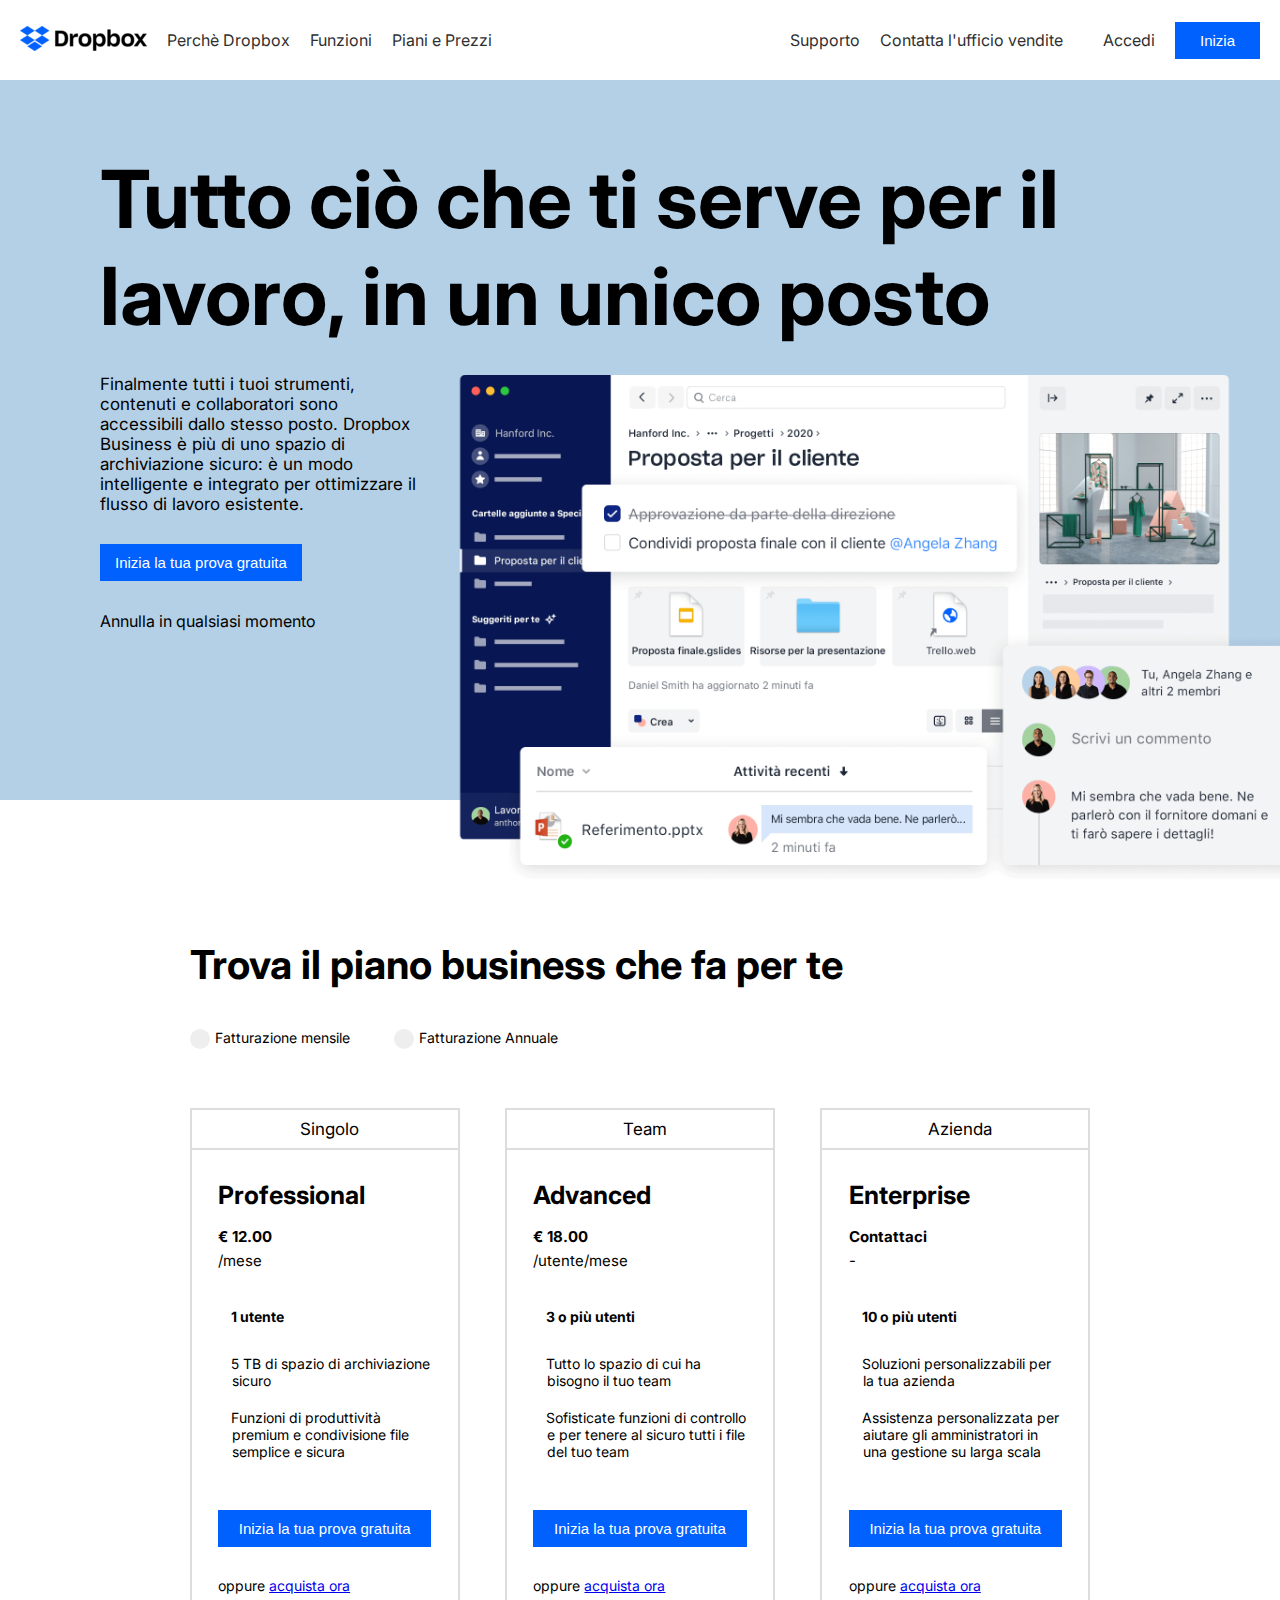
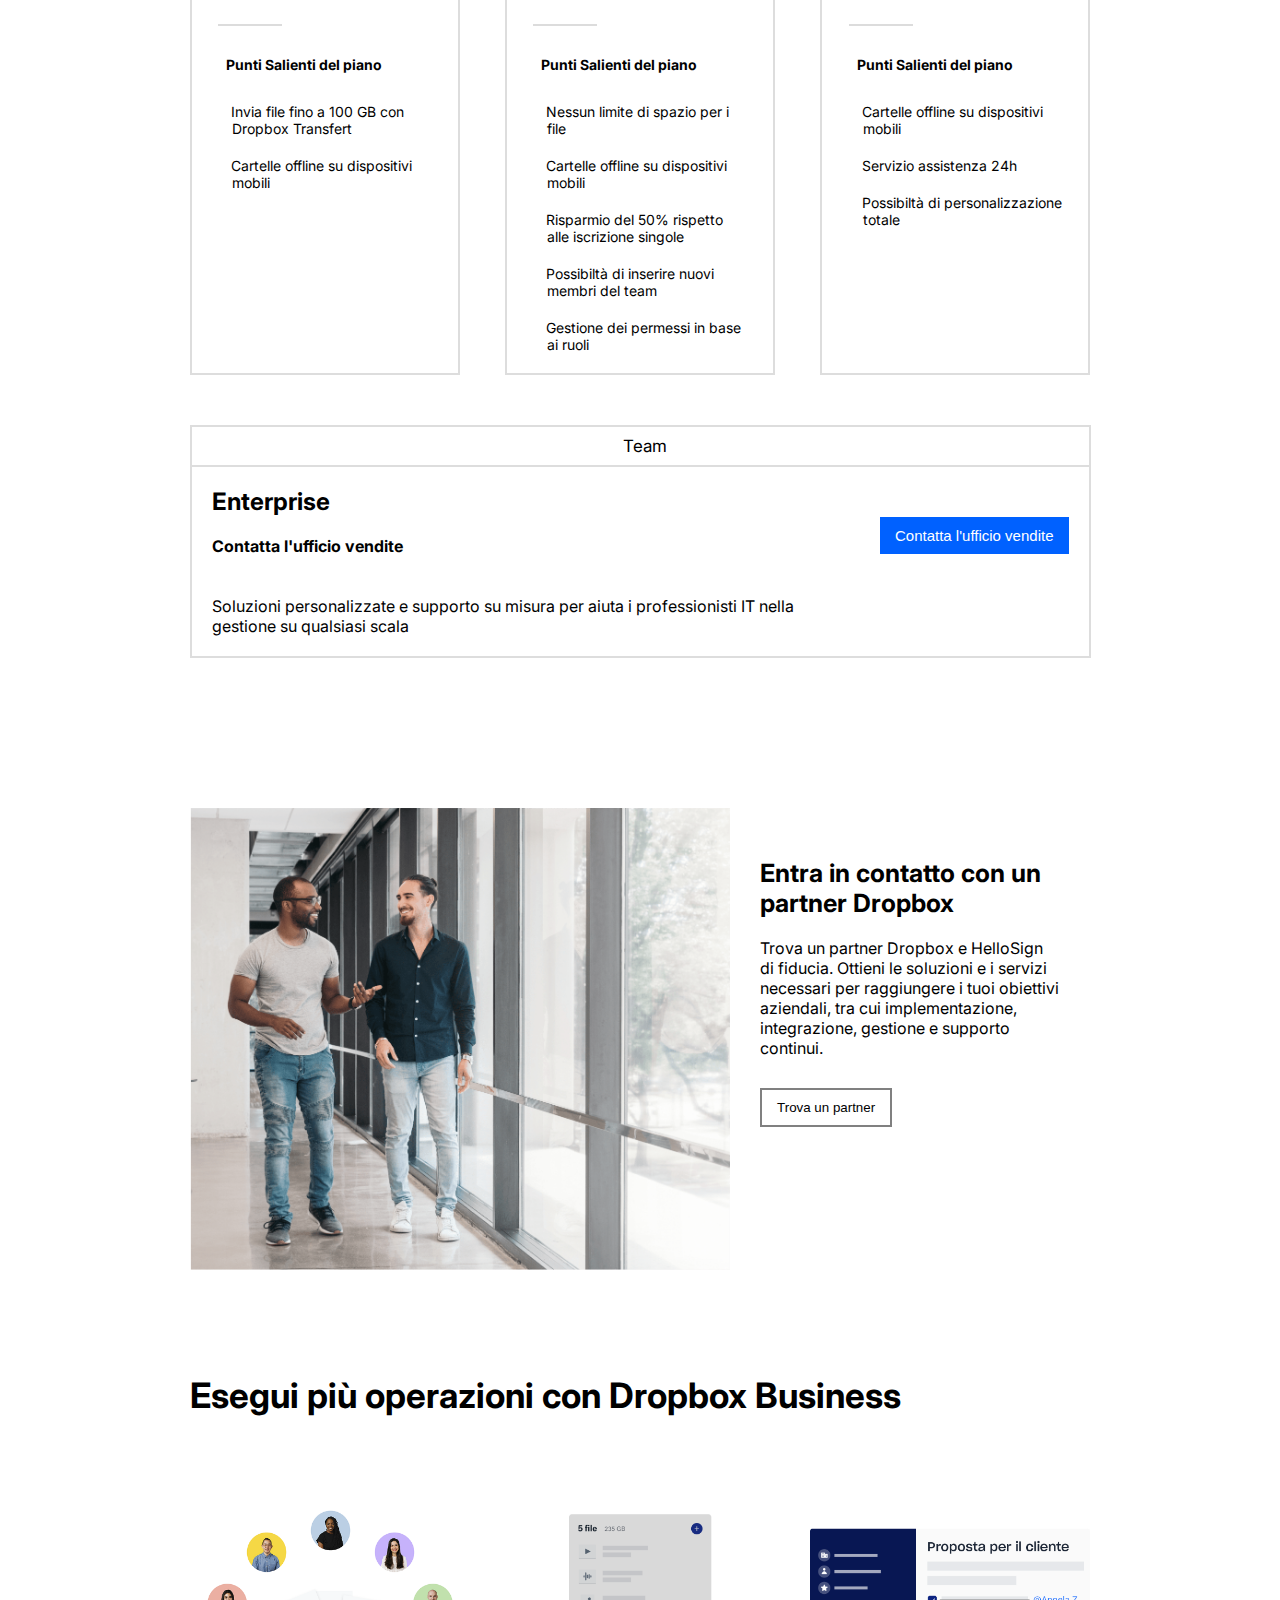
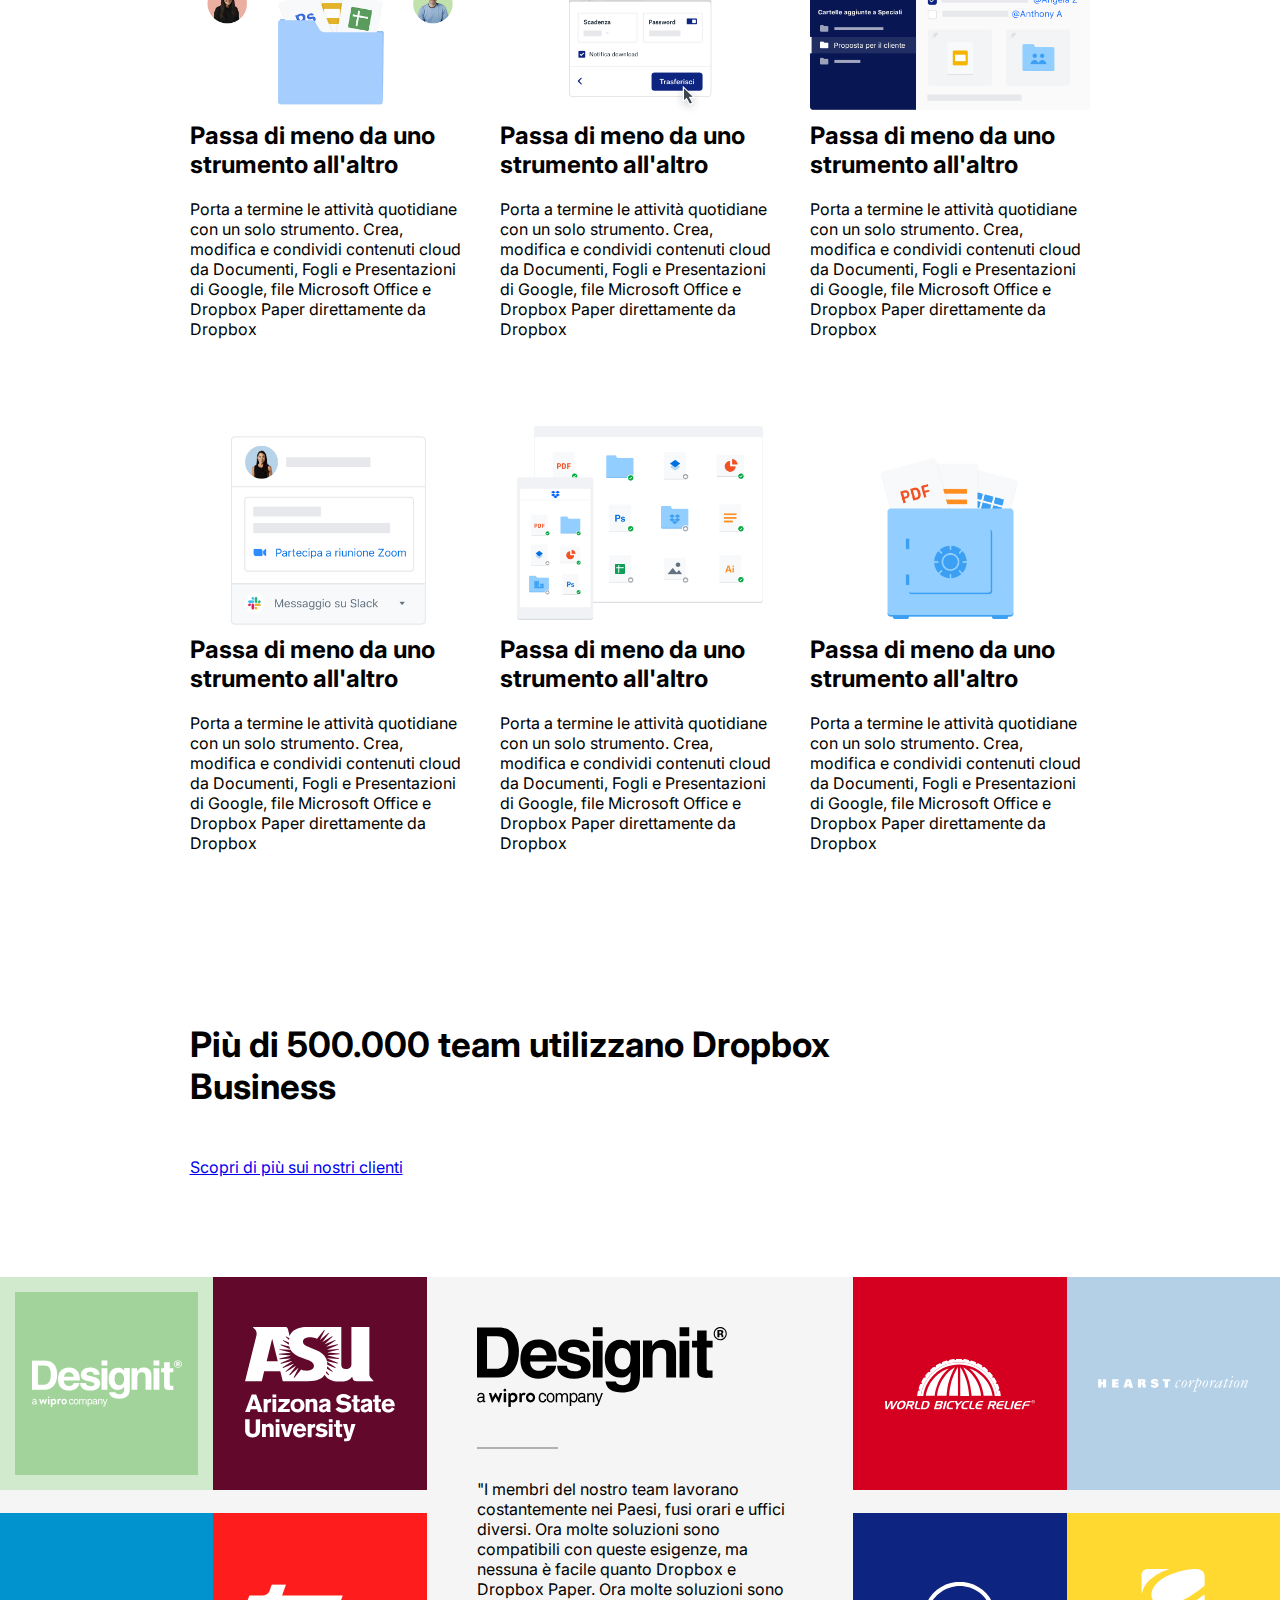
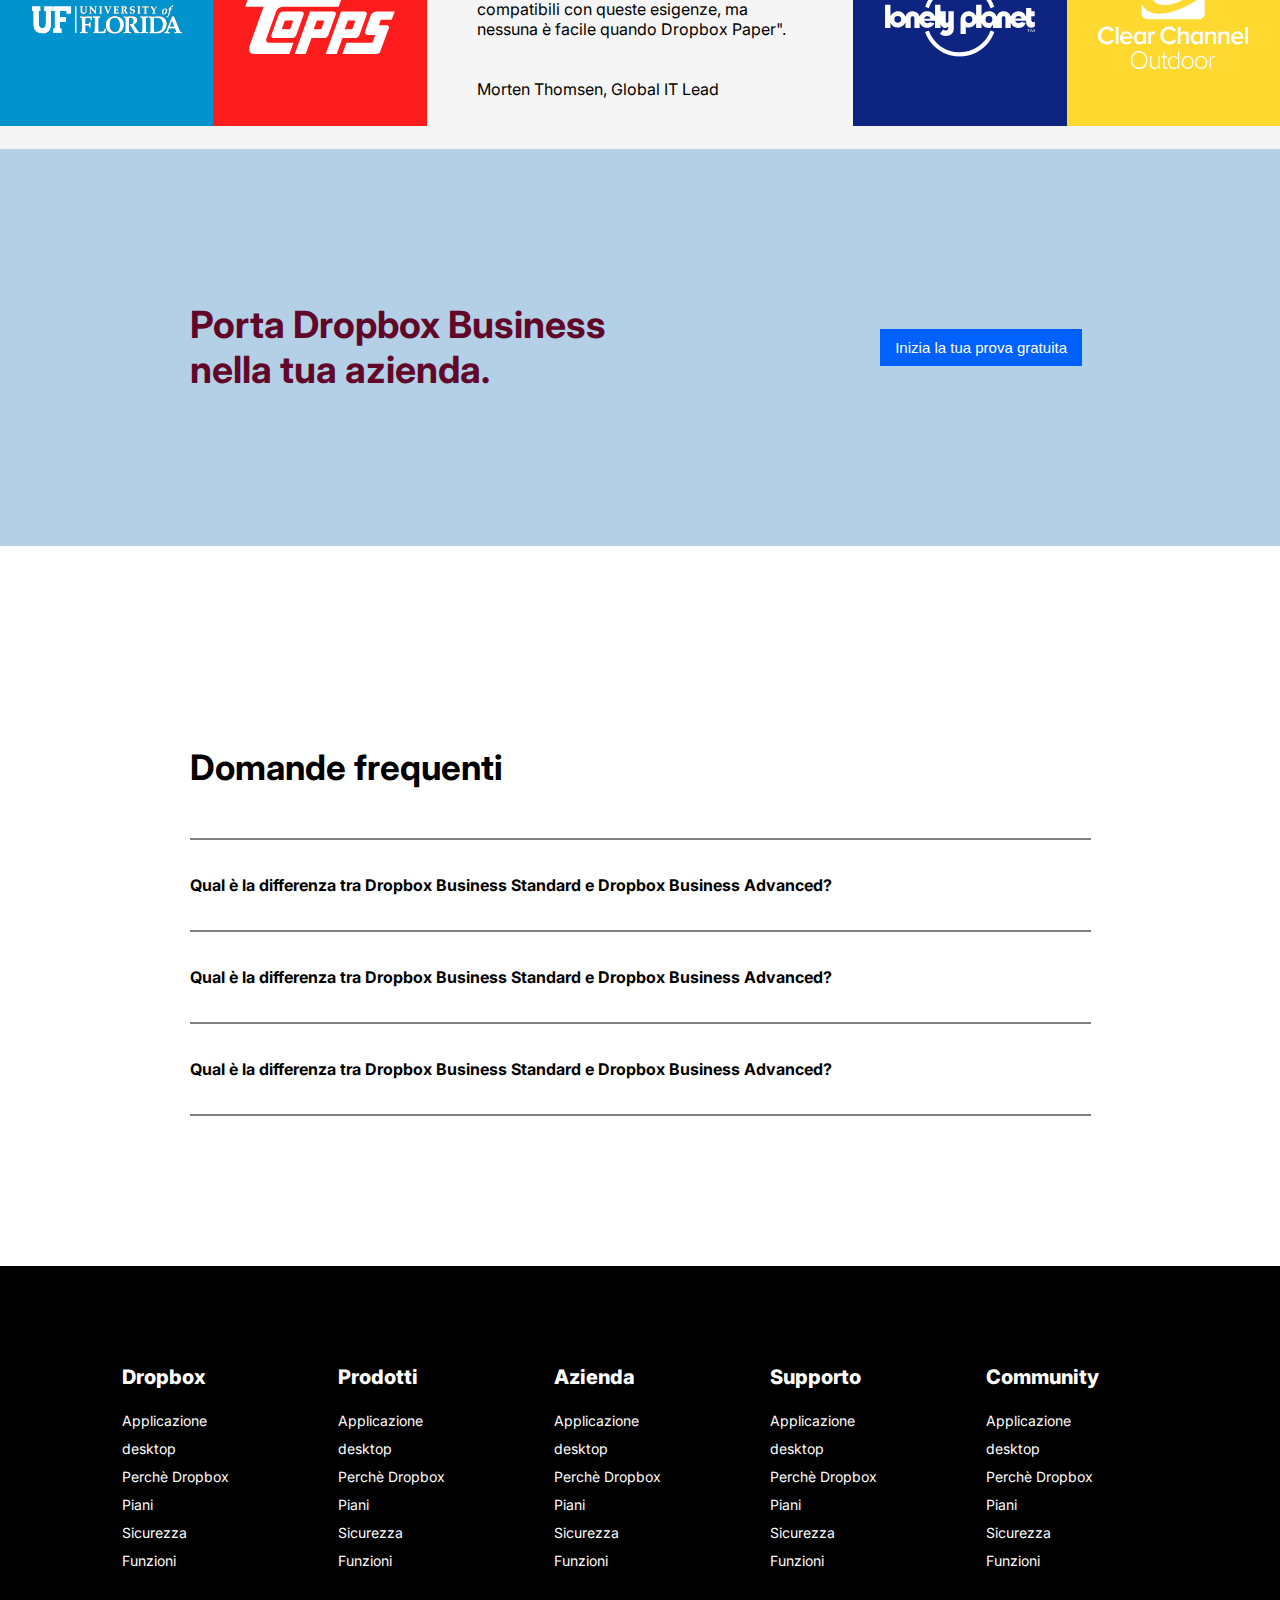
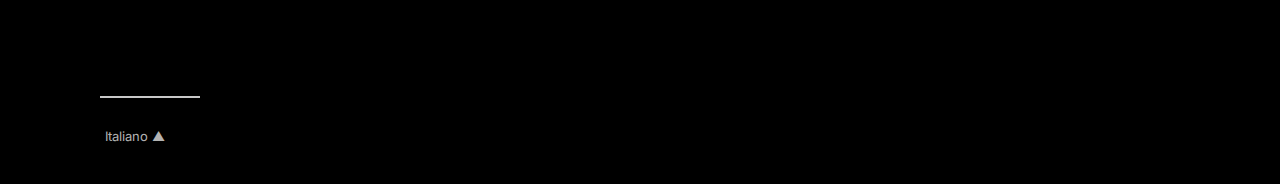
==== commit f771d06e: "[FIX] style fixed in plans and contact sections" ====
--- a/index.html
+++ b/index.html
@@ -156,9 +156,9 @@
 
                             <!-- Informazioni di utilizzo [PIANI] -->
                             <ul class="detailed-info-list highlights-plans-list">
-                                <li><span class="fas fa-user"></span>1 utente</li>
-                                <li><span class="fas fa-folder"></span>5 TB di spazio di archiviazione sicuro</li>
-                                <li><span class="fas fa-share-nodes"></span>Funzioni di produttività premium e condivisione file semplice e sicura</li>
+                                <li><span class="fas fa-user"></span>3 o pi&ugrave; utenti</li>
+                                <li><span class="fas fa-folder"></span>Tutto lo spazio di cui ha bisogno il tuo team</li>
+                                <li><span class="fas fa-share-nodes"></span>Sofisticate funzioni di controllo e per tenere al sicuro tutti i file del tuo team</li>
                             </ul>
 
                             <!-- Pulsante prova gratuita [PIANI] -->
@@ -209,9 +209,9 @@
 
                             <!-- Informazioni di utilizzo [PIANI] -->
                             <ul class="detailed-info-list highlights-plans-list">
-                                <li><span class="fas fa-user"></span>1 utente</li>
-                                <li><span class="fas fa-folder"></span>5 TB di spazio di archiviazione sicuro</li>
-                                <li><span class="fas fa-share-nodes"></span>Funzioni di produttività premium e condivisione file semplice e sicura</li>
+                                <li><span class="fas fa-user"></span>10 o pi&ugrave; utenti</li>
+                                <li><span class="fas fa-folder"></span>Soluzioni personalizzabili per la tua azienda</li>
+                                <li><span class="fas fa-share-nodes"></span>Assistenza personalizzata per aiutare gli amministratori in una gestione su larga scala</li>
                             </ul>
 
                             <!-- Pulsante prova gratuita [PIANI] -->
@@ -263,25 +263,28 @@
                 </div>
         </section>
 
-    <!-- CONTATTI -->
-    <!-- 2 colonne -->
+        <!-- CONTATTI PARTNER-->
         <section class="general">
             <div class="container padding-top-150">
                 <div class="row">
-                    <div class="col-60" style="height: 500px;">
+                    <!-- Immagine [CONTATTI PARTNER] -->
+                    <div class="col-60">
                         <img class="width-100" src="./img/partner.png" alt="partner">
                     </div>
-                    <div class="col-40 padding-partner" style="height: 500px;">
+
+                    <!-- Descrizione servizio [CONTATTI PARTNER] -->
+                    <div class="col-40 padding-partner">
                         <h3 class="margin-20-top font-size-3d-title">Entra in contatto con un partner Dropbox</h3>
                         <p class="margin-20-top">Trova un partner Dropbox e HelloSign di fiducia. Ottieni le soluzioni e i servizi necessari per raggiungere i tuoi obiettivi aziendali, tra cui implementazione, integrazione, gestione e supporto continui.</p>
-                        <input type="button" class="general-btn" value="Trova un partner">
+
+                        <!-- Pulsante contatto [CONTATTI PARTNER] -->
+                        <input type="button" class="partner-btn" value="Trova un partner">
                     </div>
                 </div>
             </div>
         </section>
 
-    <!-- DROPBOX BUSINESS -->
-    <!-- 6 colonne (Boolando) -->
+        <!-- DROPBOX BUSINESS -->
         <section class="general">
             <div class="container business padding-top-50">
                 <div class="row space-btw gap-column">
--- a/css/style.css
+++ b/css/style.css
@@ -455,6 +455,13 @@
     padding: 50px;
 }
 
+.partner-btn{
+    margin-top: 30px;
+    padding: 10px 15px;
+    background-color: white;
+    border: 2px solid gray;
+}
+
 /* BUSINESS */
 .business{
     margin-top: 50px;
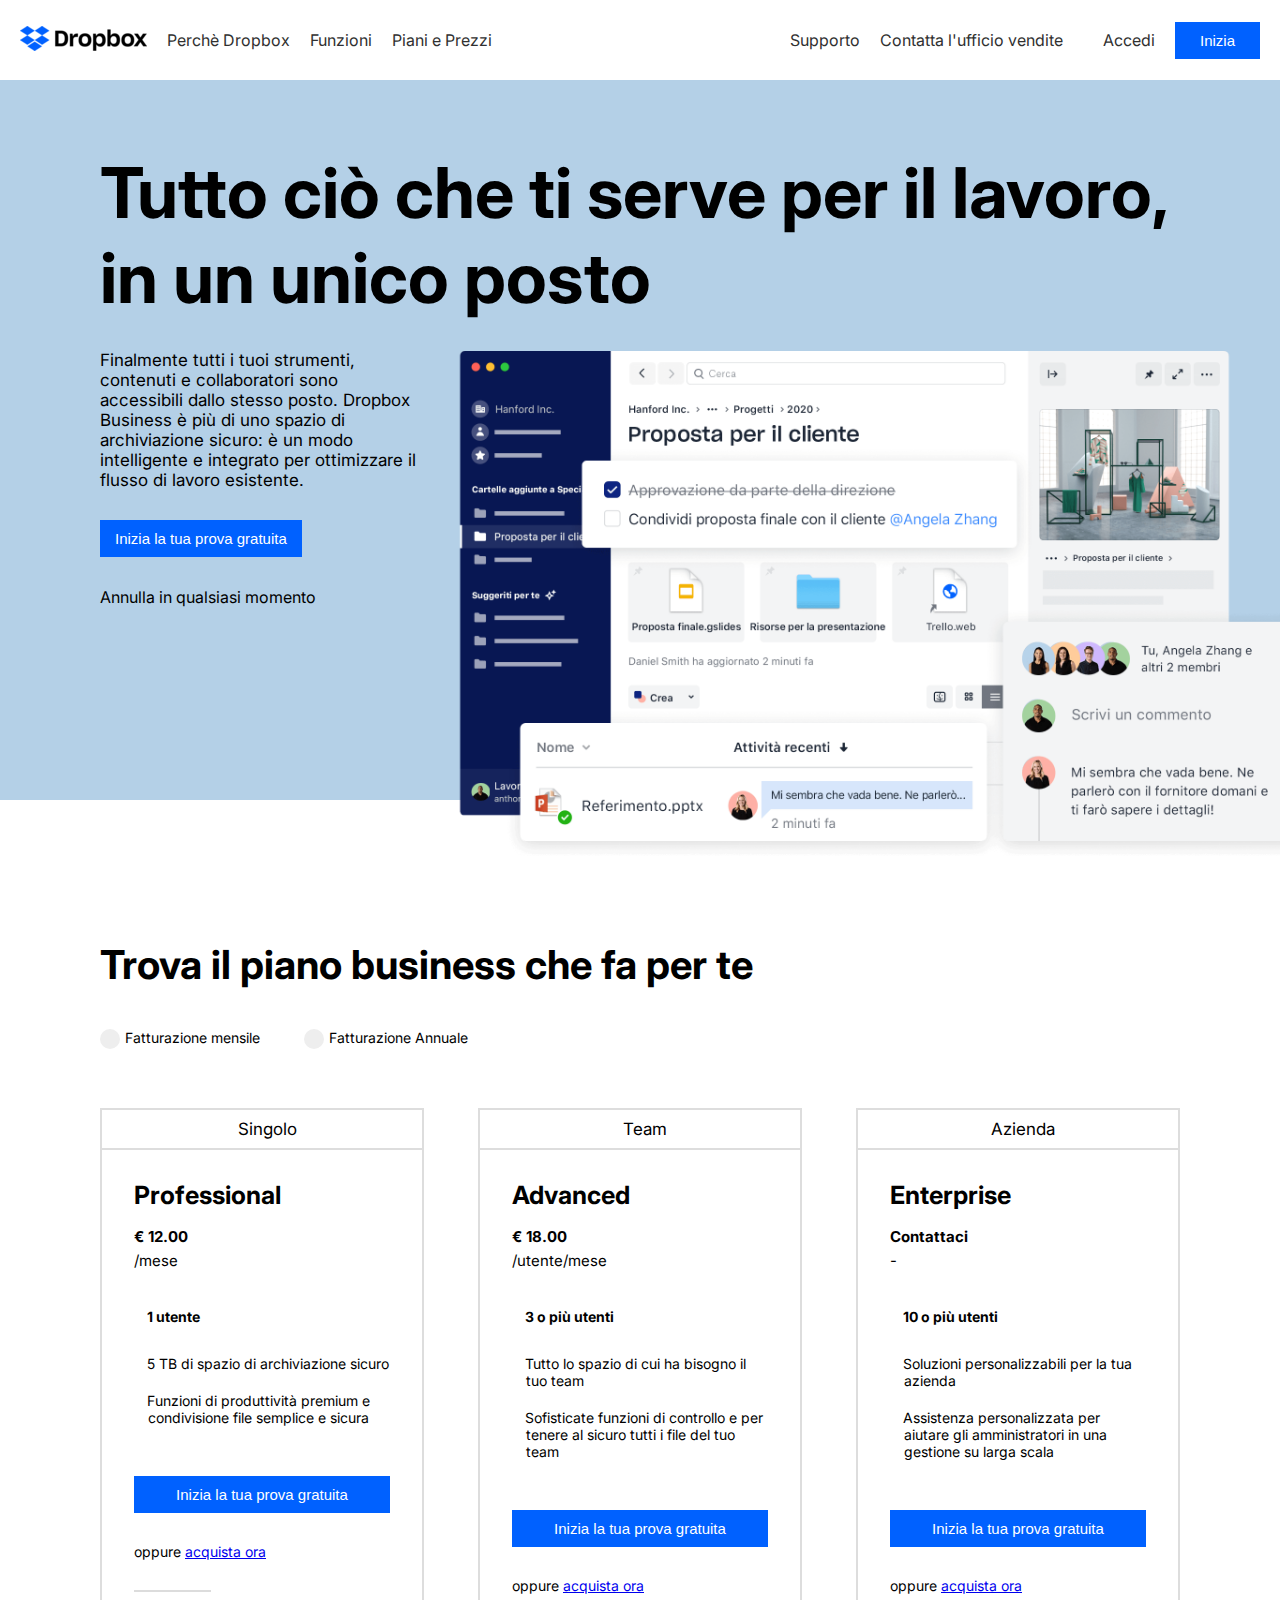
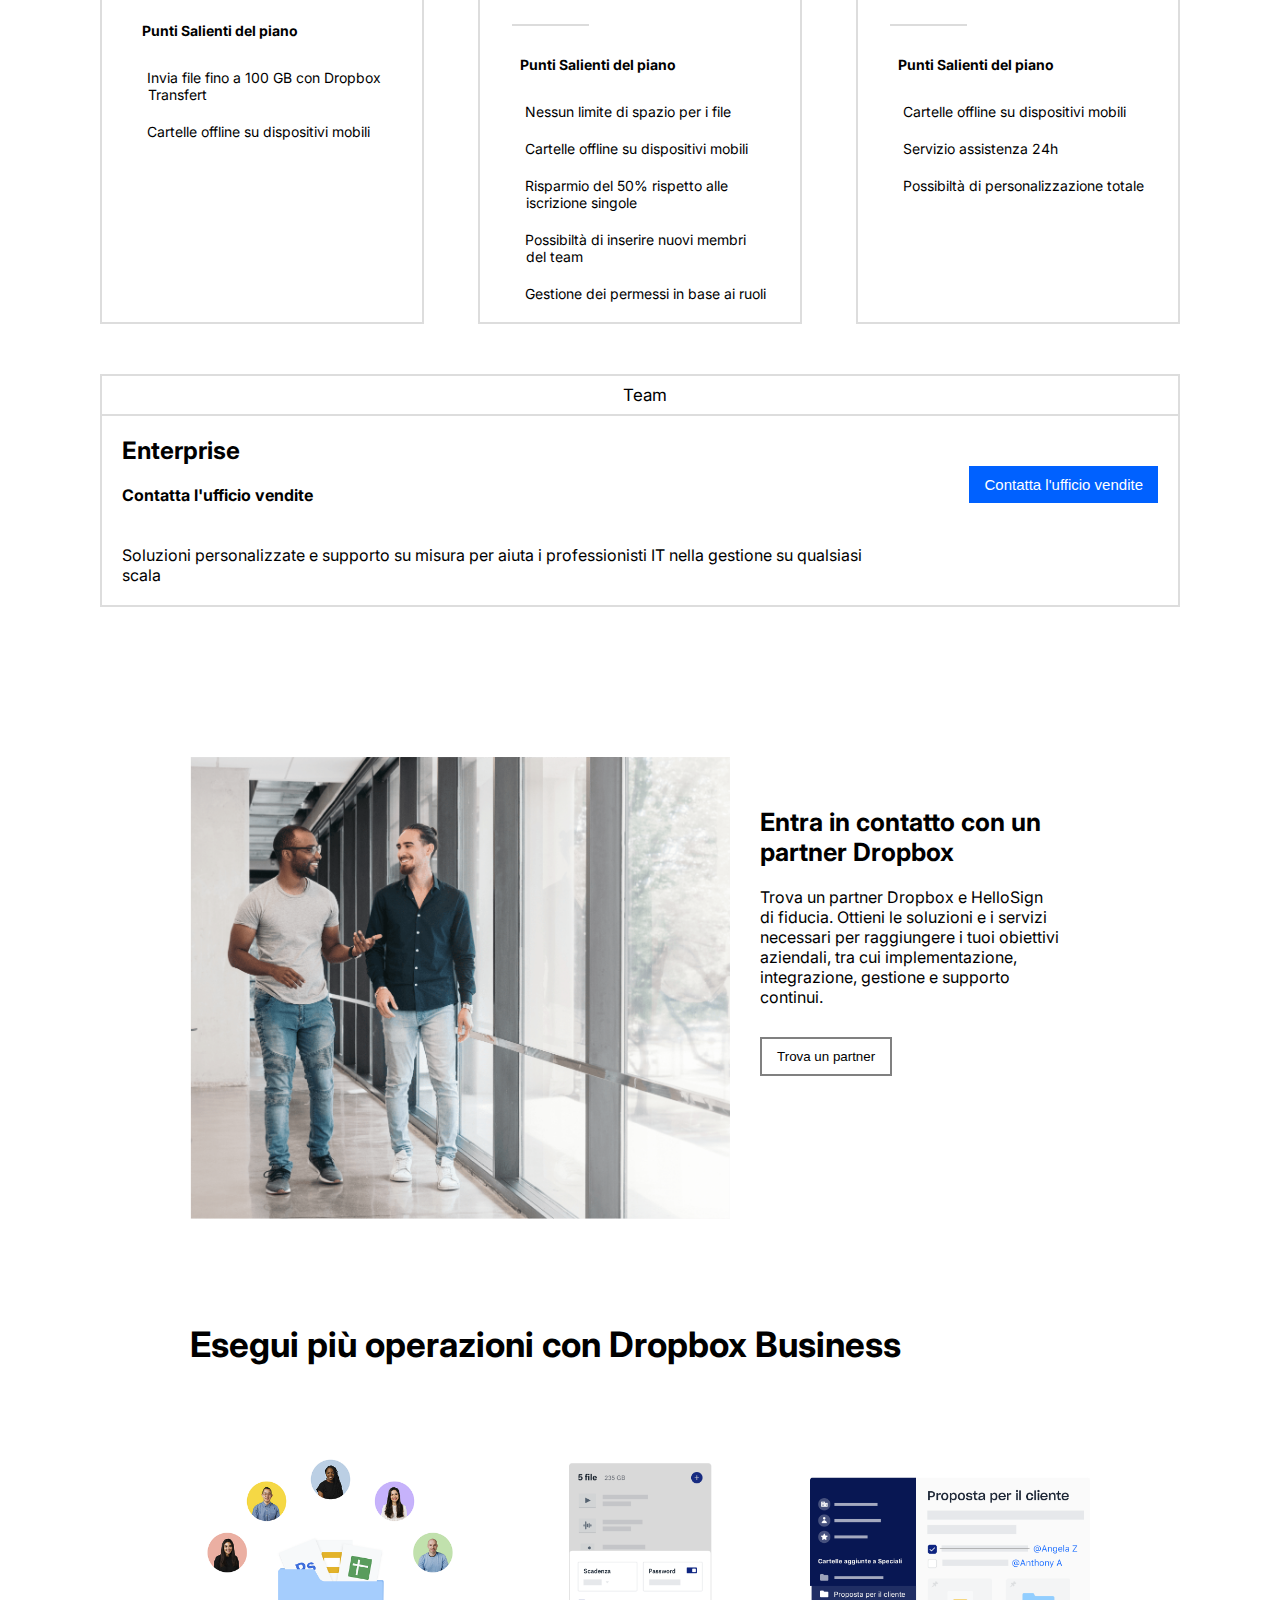
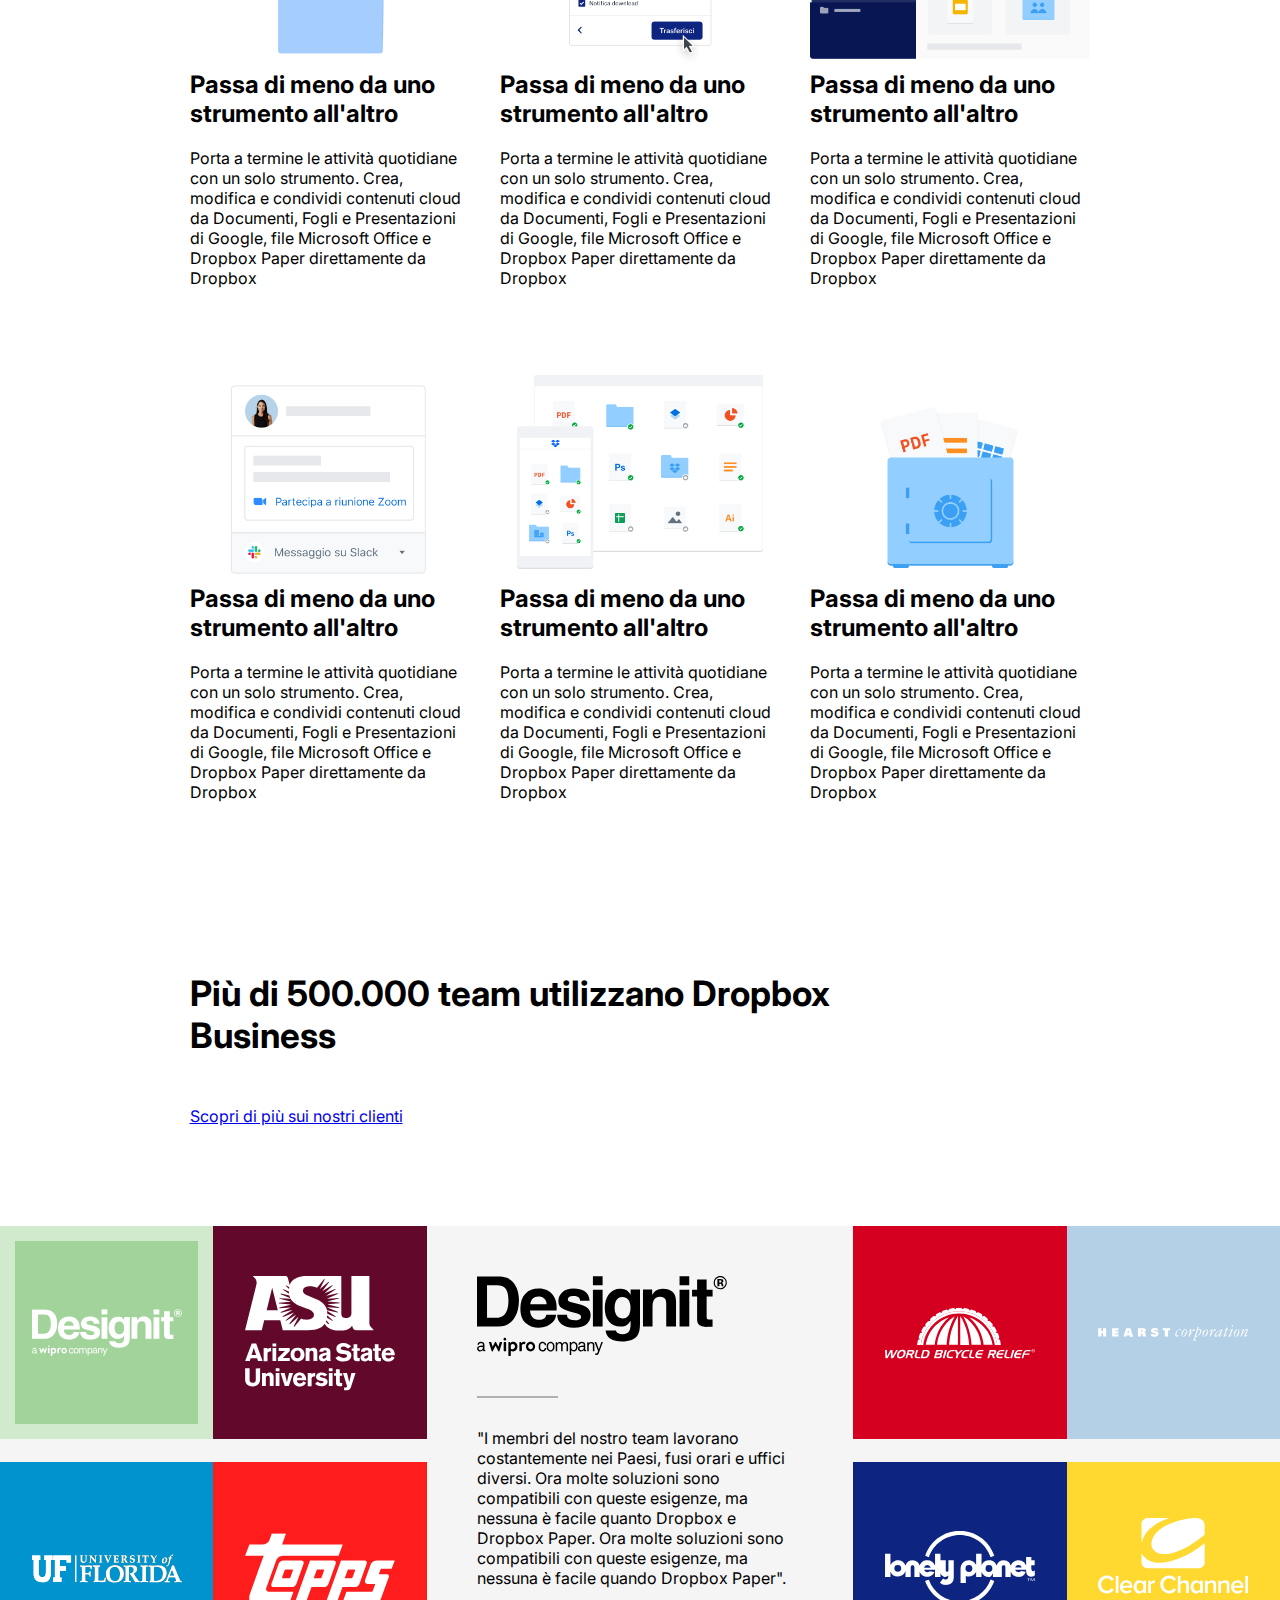
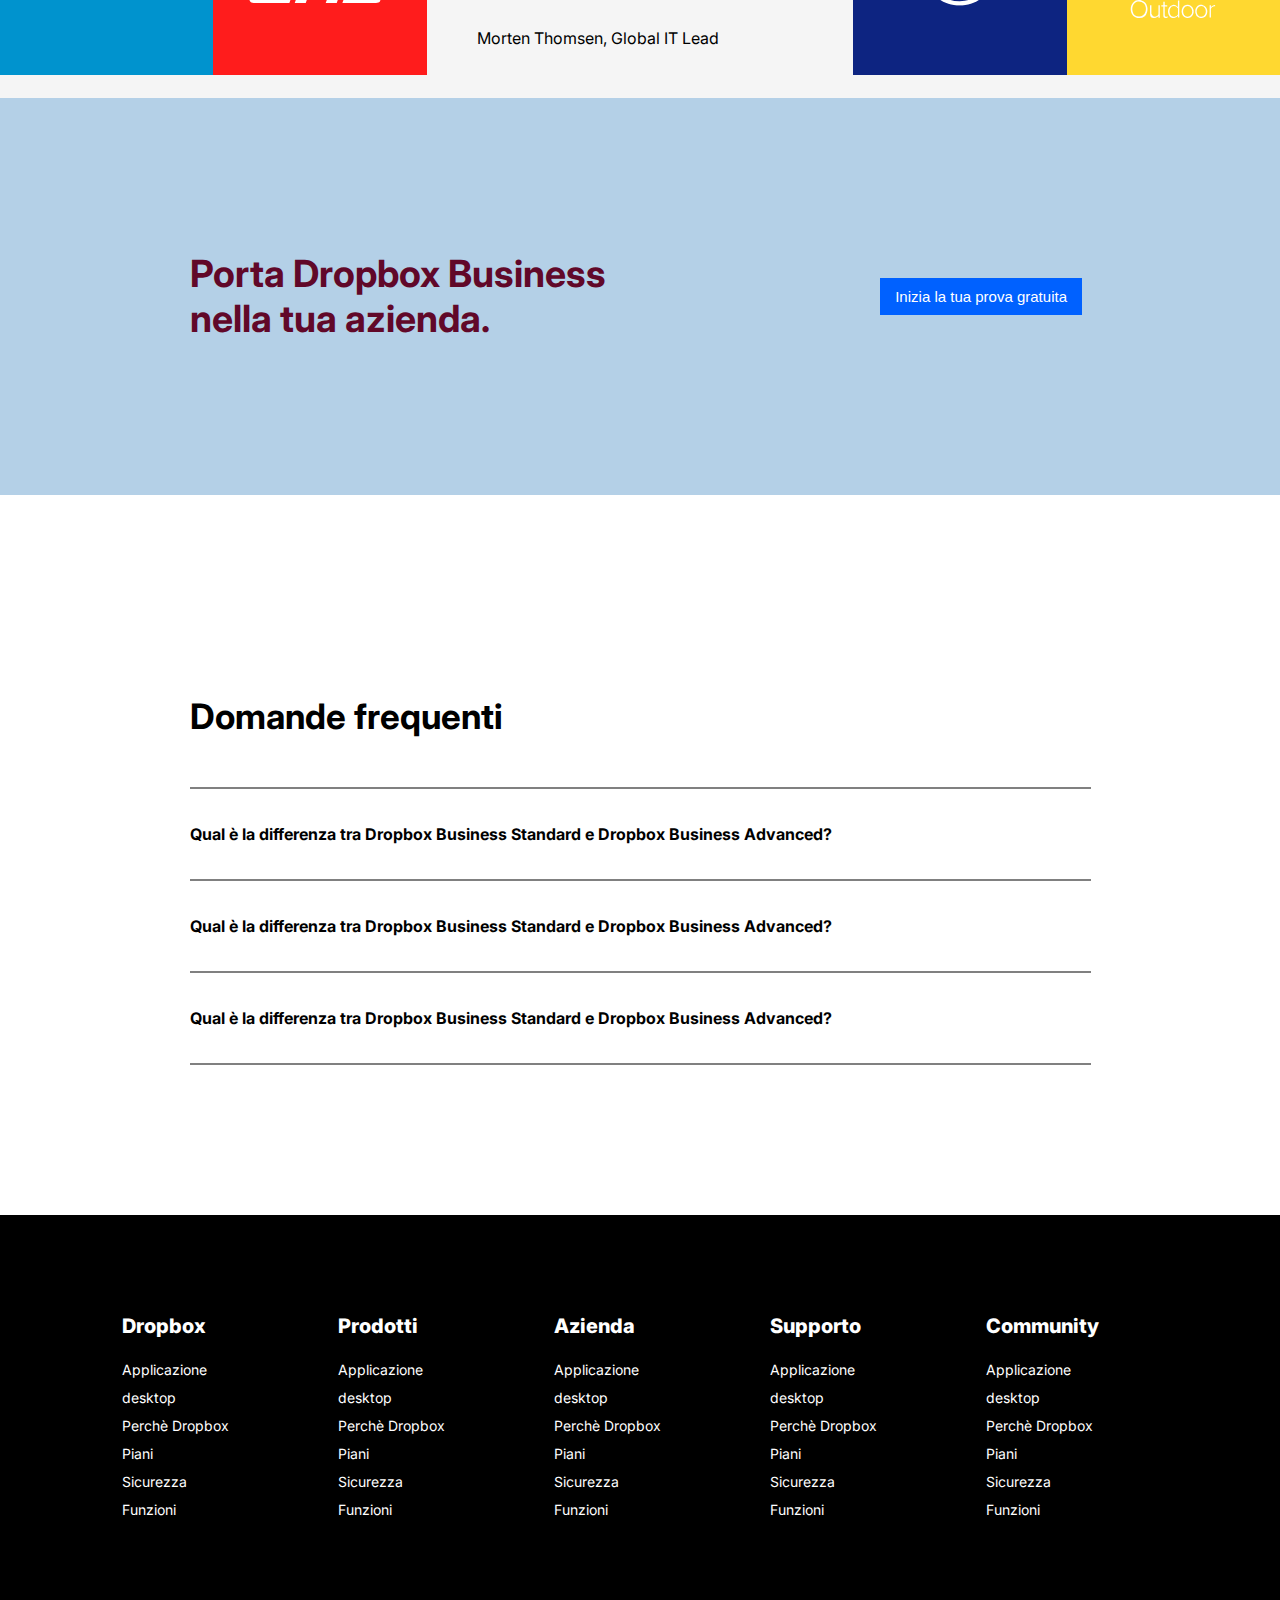
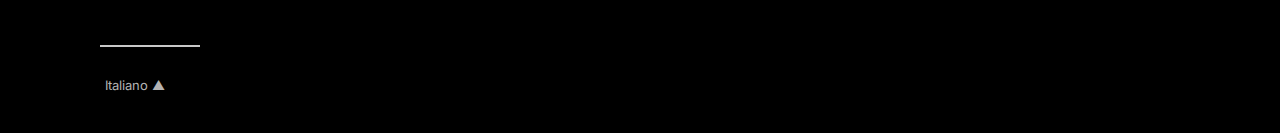
==== commit 85b14f9a: "[FIX] all errors and warning fixed" ====
--- a/index.html
+++ b/index.html
@@ -1,12 +1,12 @@
 <!DOCTYPE html>
-<html lang="en">
+<html lang="it">
 <head>
     <meta charset="UTF-8">
     <meta name="viewport" content="width=device-width, initial-scale=1.0">
     <title>Dropbox</title>
     
     <link rel="stylesheet" href="./css/style.css">
-    <link rel="stylesheet" href="https://cdnjs.cloudflare.com/ajax/libs/font-awesome/6.4.2/css/all.min.css" integrity="sha512-z3gLpd7yknf1YoNbCzqRKc4qyor8gaKU1qmn+CShxbuBusANI9QpRohGBreCFkKxLhei6S9CQXFEbbKuqLg0DA==" crossorigin="anonymous" referrerpolicy="no-referrer" />
+    <link rel="stylesheet" href="https://cdnjs.cloudflare.com/ajax/libs/font-awesome/6.4.2/css/all.min.css" integrity="sha512-z3gLpd7yknf1YoNbCzqRKc4qyor8gaKU1qmn+CShxbuBusANI9QpRohGBreCFkKxLhei6S9CQXFEbbKuqLg0DA==" crossorigin="anonymous" referrerpolicy="no-referrer">
 </head>
 <body>
     <!-- TO-DO -->
@@ -46,7 +46,7 @@
                     <div class="row" style="gap: 30px 0;">
 
                         <!-- Titolo principale [JUMBOTRON] -->
-                        <div class="col-100 font-size-title">Tutto ciò che ti serve per il lavoro, in un unico posto</div>
+                        <div class="col-100"><h2 class="jumbo-title">Tutto ciò che ti serve per il lavoro, in un unico posto</h2></div>
 
                         <!-- Descrizione [JUMBOTRON] -->
                         <div class="col-30">
@@ -68,9 +68,9 @@
         </section>
 
         <!-- PIANI -->
+        <div class="container margin-50-top padding-top-90">
         <section class="general">
             <!-- Container piccolo [PIANI] -->
-            <div class="container margin-50-top padding-top-90">
                 <div class="row space-btw">
 
                     <div class="col-100">
@@ -124,7 +124,7 @@
                             <hr class="hr-plans">
                                 <ul class="highlights-plans-list">
                                     <li>
-                                        </span>Punti Salienti del piano
+                                        <span>Punti Salienti del piano</span>
                                     </li>
                                     <li>
                                         <span class="fas fa-check"></span>Invia file fino a 100 GB con Dropbox Transfert 
@@ -169,7 +169,7 @@
                             <hr class="hr-plans">
                                 <ul class="highlights-plans-list">
                                     <li>
-                                        </span>Punti Salienti del piano
+                                        <span>Punti Salienti del piano</span>
                                     </li>
                                     <li>
                                         <span class="fas fa-check"></span>Nessun limite di spazio per i file
@@ -187,8 +187,10 @@
                                         <span class="fas fa-check"></span>Gestione dei permessi in base ai ruoli
                                     </li>
                                 </ul>
-                        </div>
-                    </div>
+                            </div>
+                        </div>
+                    
+                    
 
                     <!-- Piano Team [PIANI] -->
                     <div class="col-30 margin-50-top border-column min-height-auto">
@@ -222,7 +224,7 @@
                             <hr class="hr-plans">
                                 <ul class="highlights-plans-list">
                                     <li>
-                                        </span>Punti Salienti del piano
+                                        <span>Punti Salienti del piano</span>
                                     </li>
                                     <li>
                                         <span class="fas fa-check"></span>Cartelle offline su dispositivi mobili
@@ -262,6 +264,7 @@
                     </div>
                 </div>
         </section>
+    </div>
 
         <!-- CONTATTI PARTNER-->
         <section class="general">
@@ -345,6 +348,7 @@
                         <h2  class="font-size-bigger">Più di 500.000 team utilizzano Dropbox Business</h2>
                         <div class="padding-top-50"><a href="#">Scopri di più sui nostri clienti</a></div>
                     </div>
+                </div>
             </div>
         </section>
 
--- a/css/style.css
+++ b/css/style.css
@@ -130,6 +130,10 @@
 .jumbo-arrow{
     position: absolute;
     bottom: 70px;
+}
+
+.jumbo-title{
+    font-size: 70px;
 }
 
 .bg-jumbo{
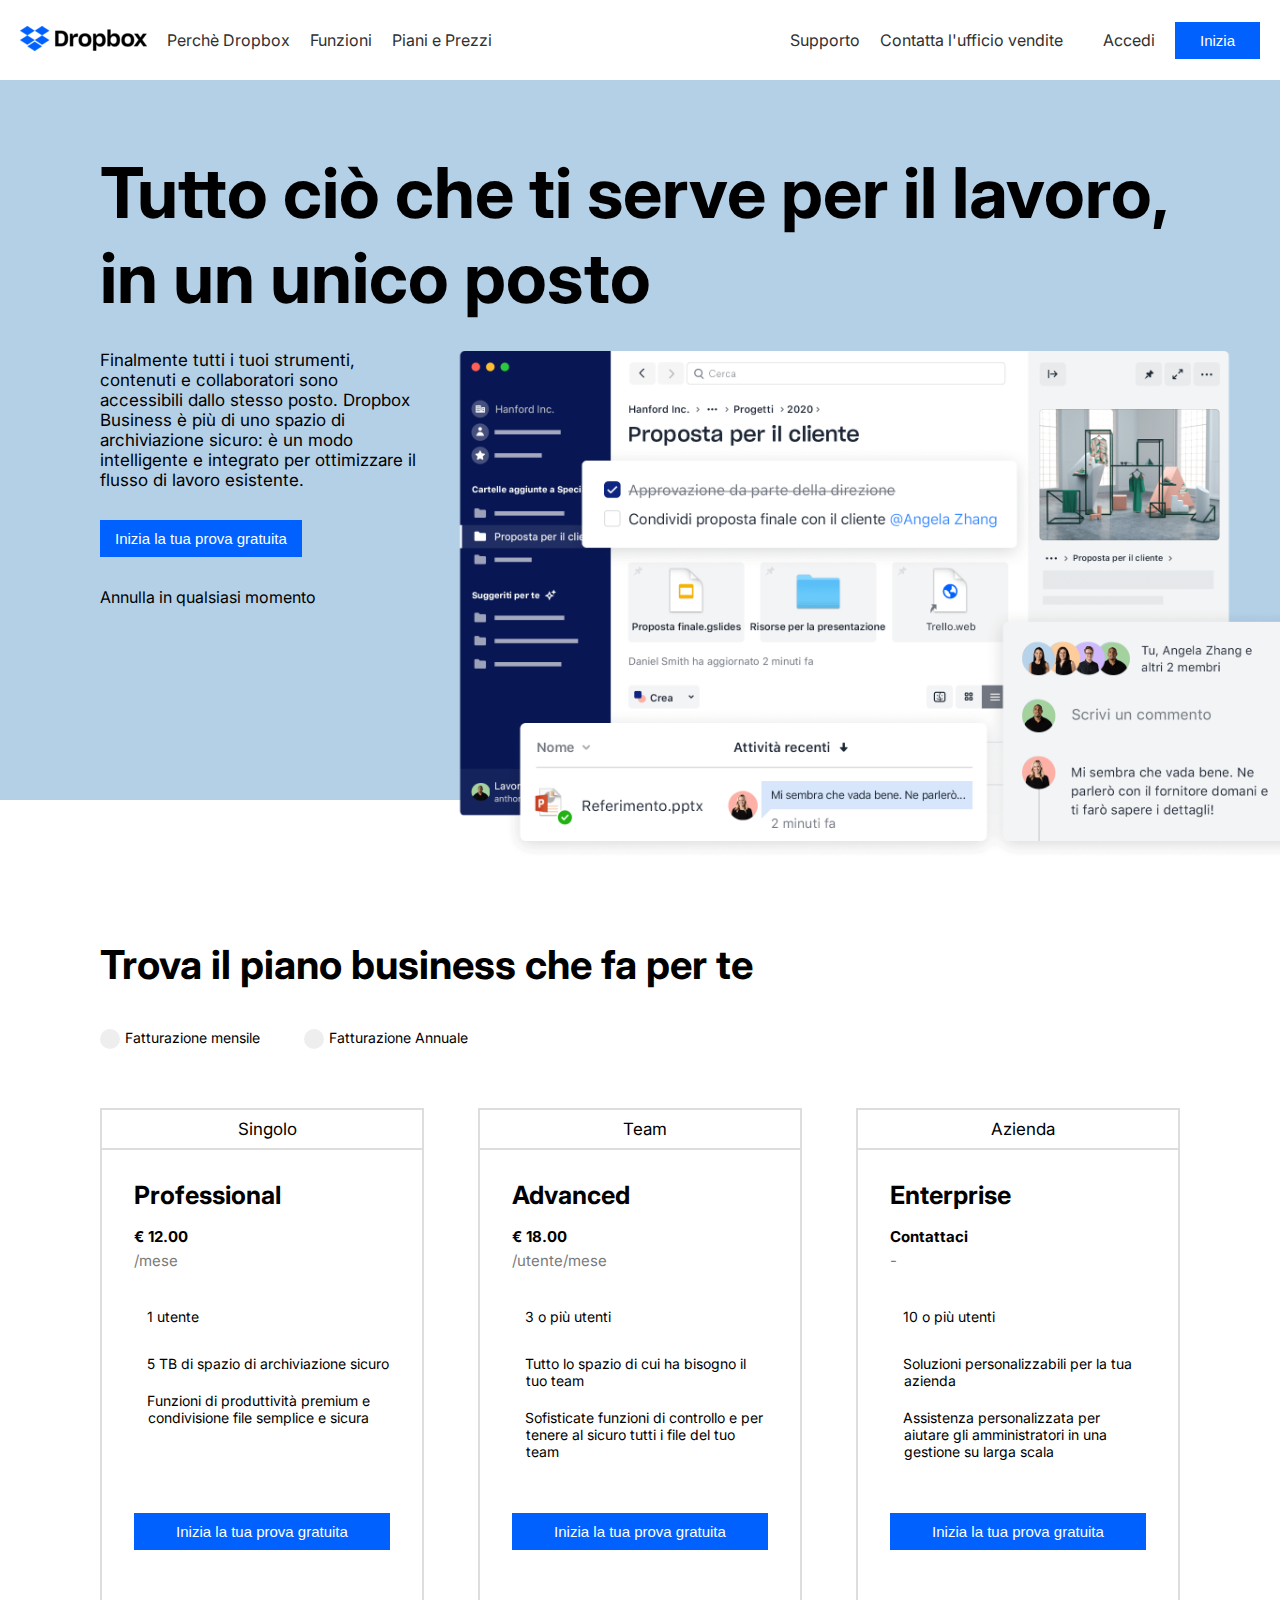
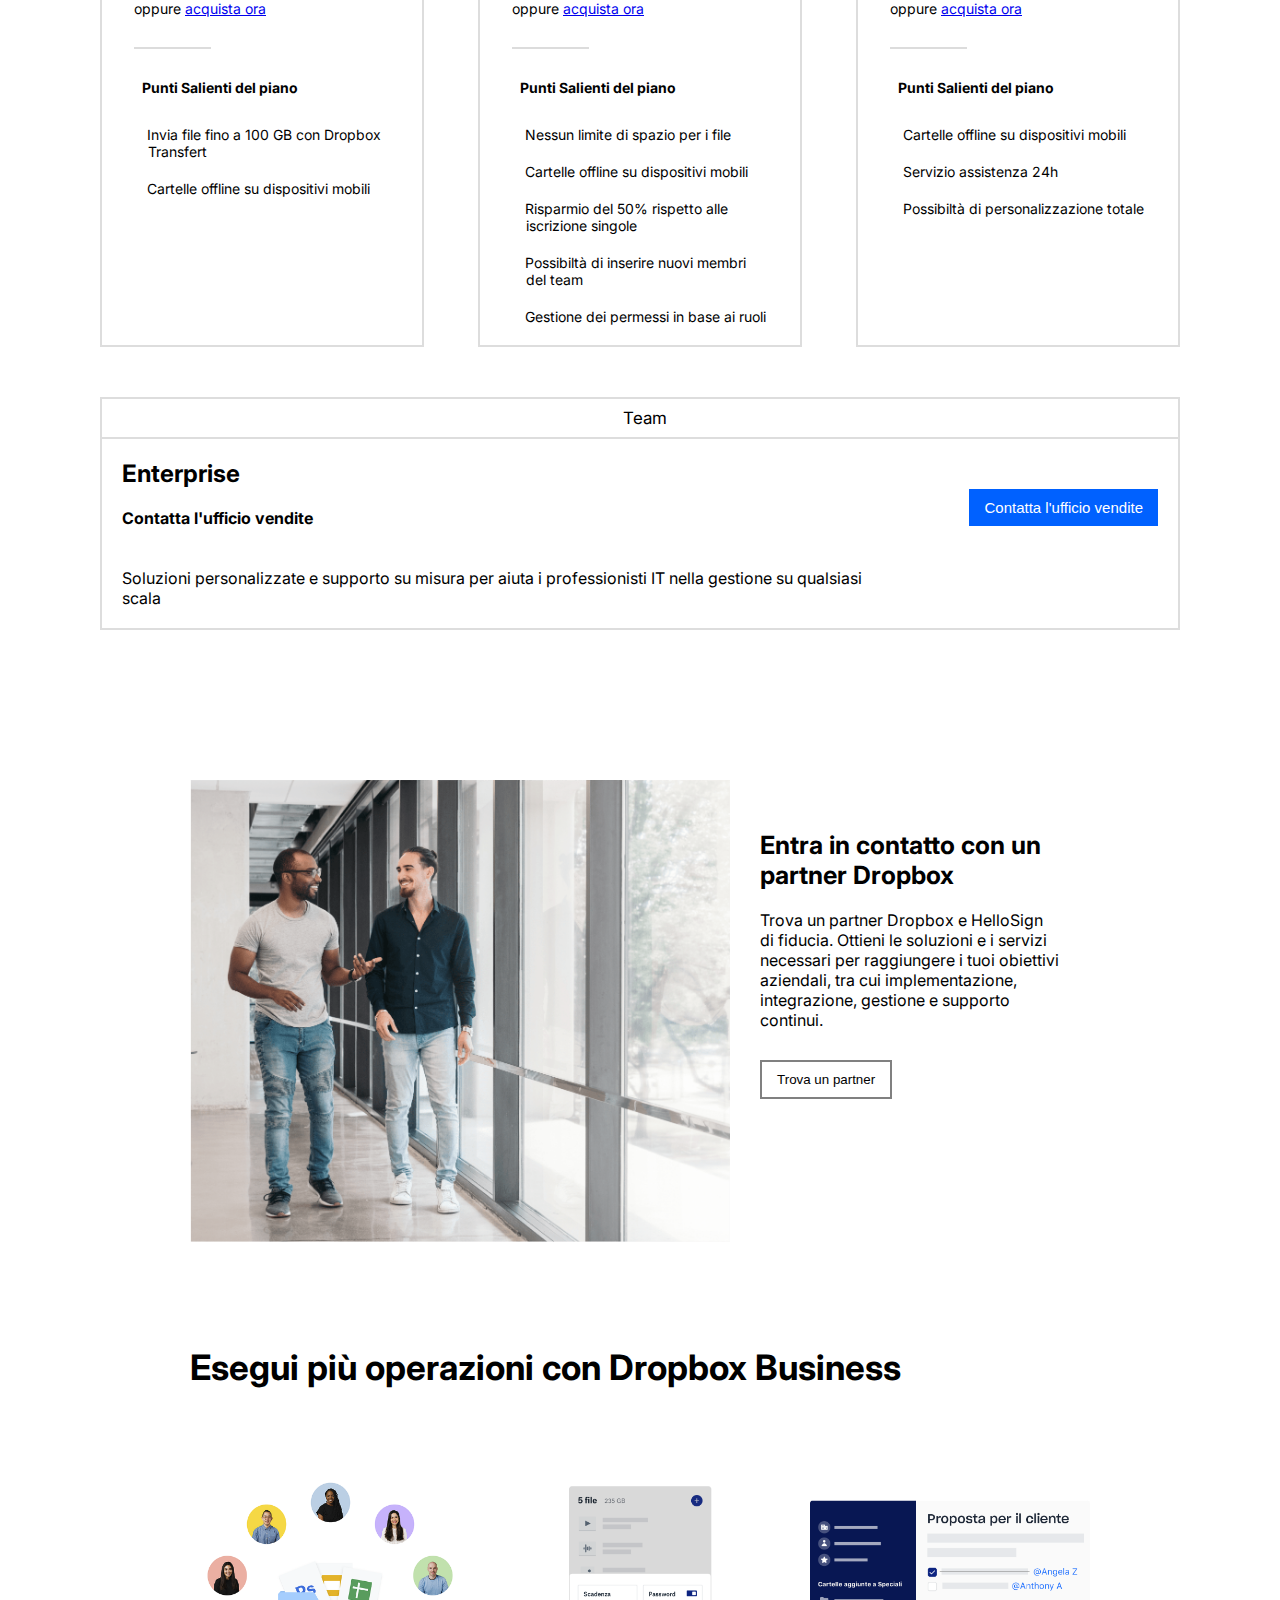
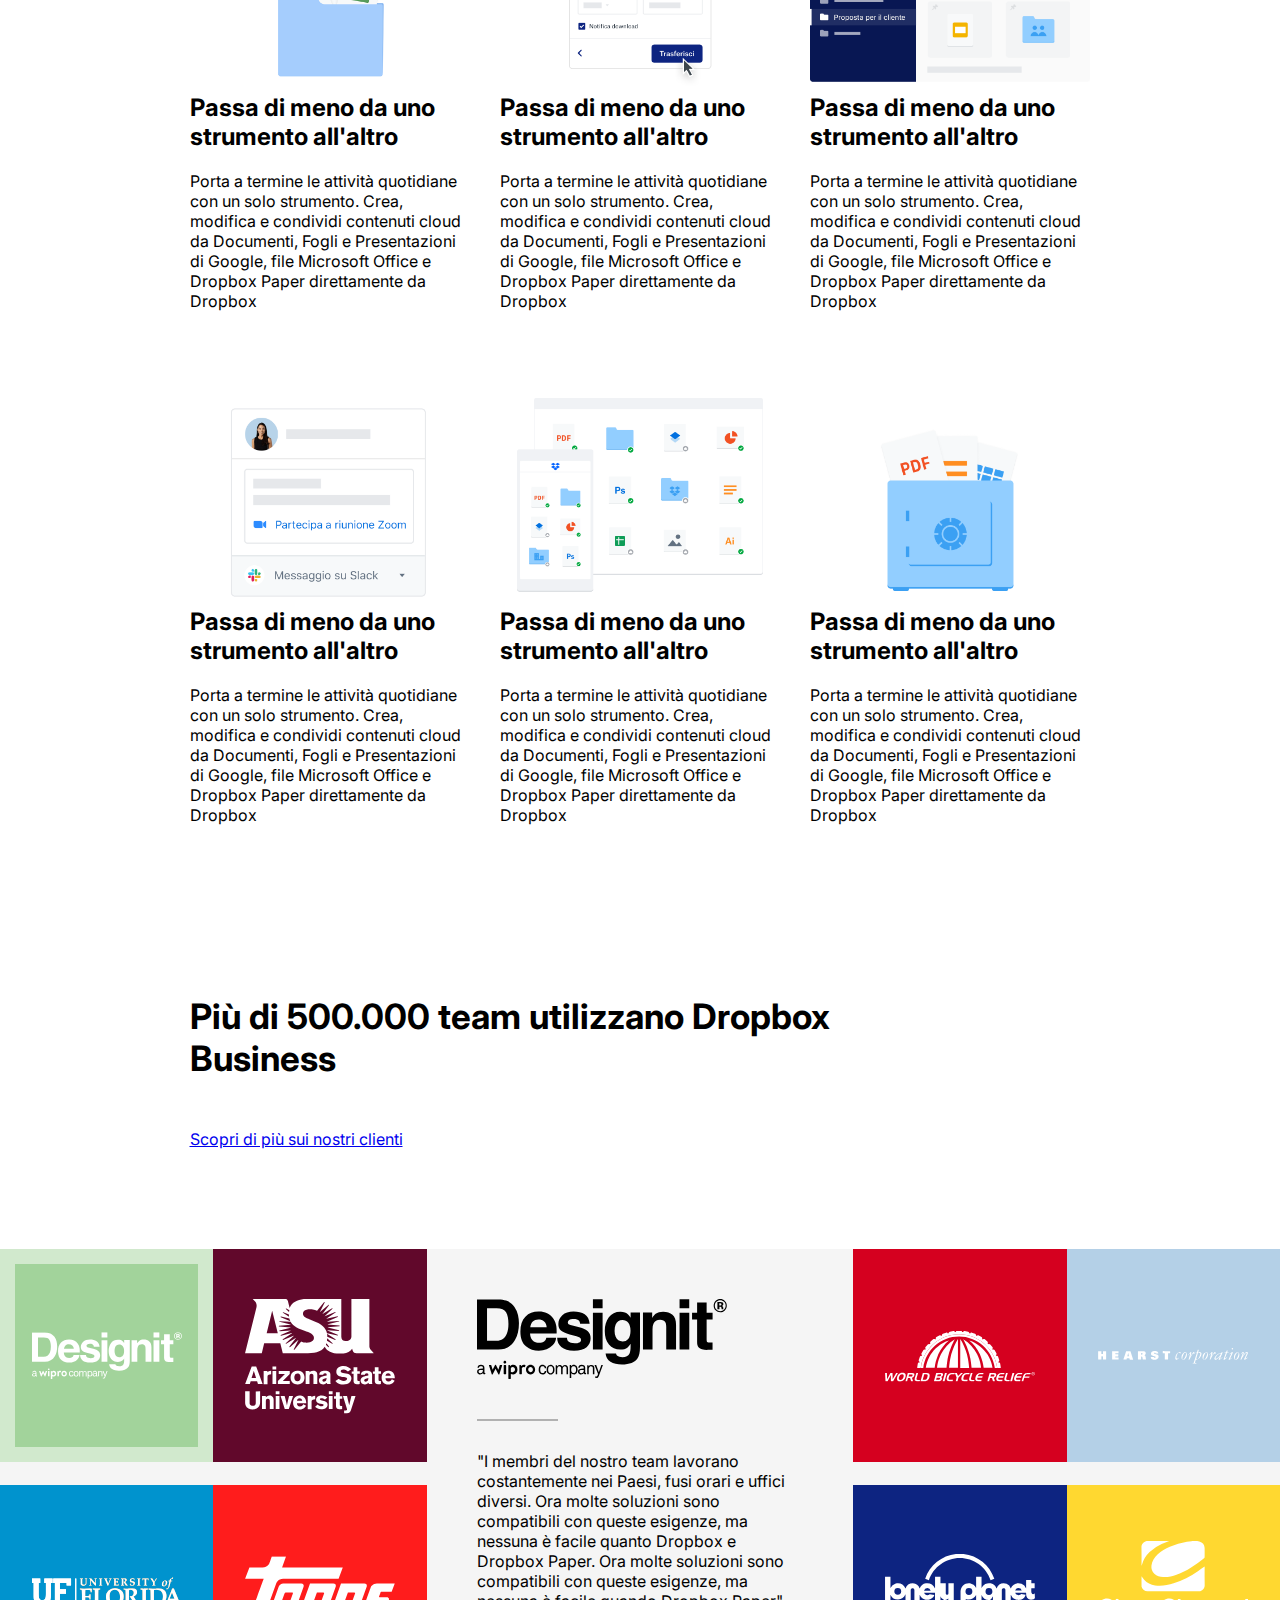
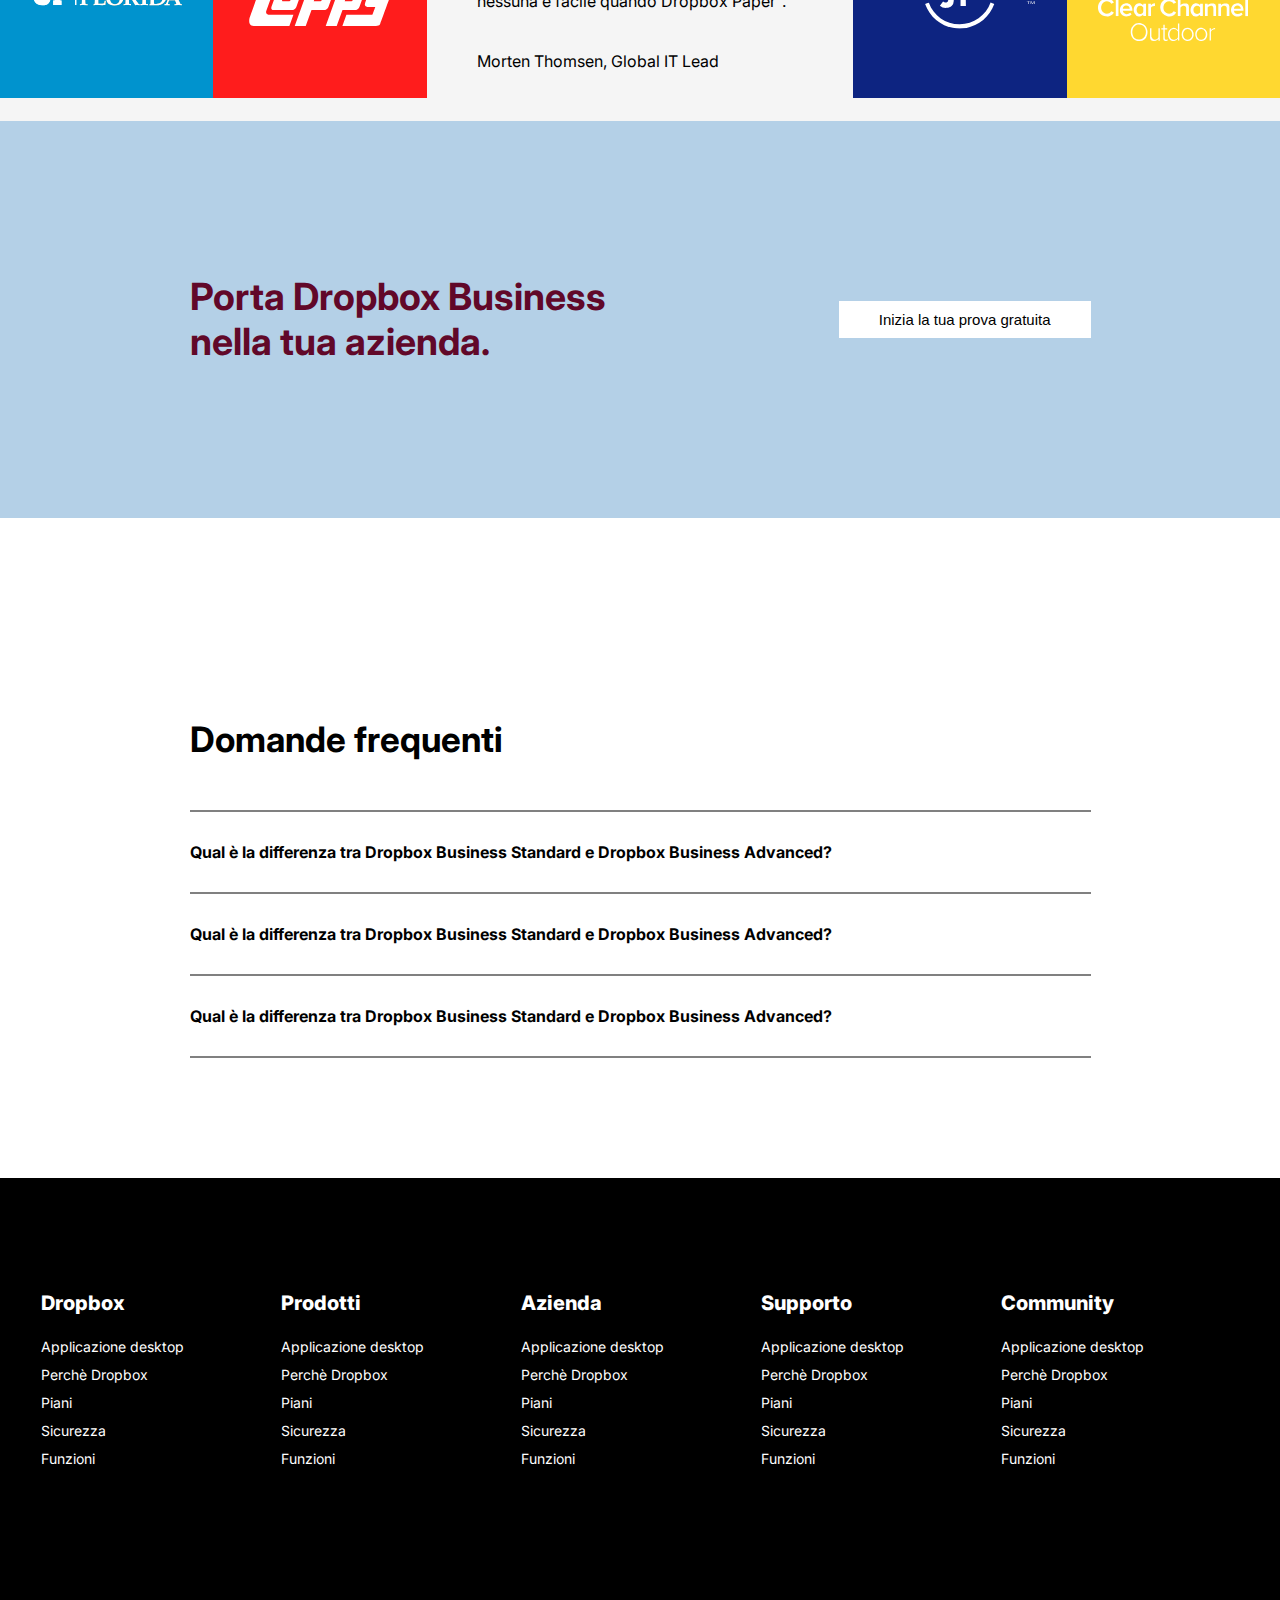
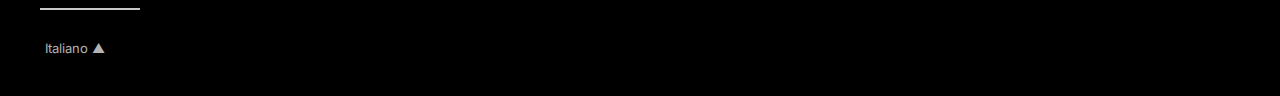
==== commit dfe0c63b: "[ESERCIZIO FINITO] comments added and style fixed" ====
--- a/index.html
+++ b/index.html
@@ -1,13 +1,17 @@
 <!DOCTYPE html>
 <html lang="it">
+
 <head>
     <meta charset="UTF-8">
     <meta name="viewport" content="width=device-width, initial-scale=1.0">
     <title>Dropbox</title>
-    
+
     <link rel="stylesheet" href="./css/style.css">
-    <link rel="stylesheet" href="https://cdnjs.cloudflare.com/ajax/libs/font-awesome/6.4.2/css/all.min.css" integrity="sha512-z3gLpd7yknf1YoNbCzqRKc4qyor8gaKU1qmn+CShxbuBusANI9QpRohGBreCFkKxLhei6S9CQXFEbbKuqLg0DA==" crossorigin="anonymous" referrerpolicy="no-referrer">
+    <link rel="stylesheet" href="https://cdnjs.cloudflare.com/ajax/libs/font-awesome/6.4.2/css/all.min.css"
+        integrity="sha512-z3gLpd7yknf1YoNbCzqRKc4qyor8gaKU1qmn+CShxbuBusANI9QpRohGBreCFkKxLhei6S9CQXFEbbKuqLg0DA=="
+        crossorigin="anonymous" referrerpolicy="no-referrer">
 </head>
+
 <body>
     <!-- TO-DO -->
     <!-- HEADER:
@@ -15,7 +19,7 @@
     <header>
         <div class="row space-btw">
             <div class="col-header">
-                <!-- Lista primo menù -->
+                <!-- Lista menù [HEADER/1]-->
                 <ul class="menu-sx-ul">
                     <li class="logo menu-sx-li">
                         <img src="./img/logo-small.png" alt="logo Dropbox" class="logo-img">
@@ -25,6 +29,8 @@
                     <li class="menu-sx-li">Piani e Prezzi</li>
                 </ul>
             </div>
+
+            <!-- Lista menù [HEADER/2]-->
             <div class="col-header menu-align-flex-end">
                 <ul class="menu-sx-ul">
                     <li class="menu-sx-li">Supporto</li>
@@ -46,11 +52,16 @@
                     <div class="row" style="gap: 30px 0;">
 
                         <!-- Titolo principale [JUMBOTRON] -->
-                        <div class="col-100"><h2 class="jumbo-title">Tutto ciò che ti serve per il lavoro, in un unico posto</h2></div>
+                        <div class="col-100">
+                            <h2 class="jumbo-title">Tutto ciò che ti serve per il lavoro, in un unico posto</h2>
+                        </div>
 
                         <!-- Descrizione [JUMBOTRON] -->
                         <div class="col-30">
-                            <p class="jumbo-descr">Finalmente tutti i tuoi strumenti, contenuti e collaboratori sono accessibili dallo stesso posto. Dropbox Business è più di uno spazio di archiviazione sicuro: è un modo intelligente e integrato per ottimizzare il flusso di lavoro esistente.</p>
+                            <p class="jumbo-descr">Finalmente tutti i tuoi strumenti, contenuti e collaboratori sono
+                                accessibili dallo stesso posto. Dropbox Business è più di uno spazio di archiviazione
+                                sicuro: è un modo intelligente e integrato per ottimizzare il flusso di lavoro
+                                esistente.</p>
                             <input type="button" class="general-btn" value="Inizia la tua prova gratuita">
                             <div class="cancel-free-trial">Annulla in qualsiasi momento</div>
 
@@ -69,8 +80,8 @@
 
         <!-- PIANI -->
         <div class="container margin-50-top padding-top-90">
-        <section class="general">
-            <!-- Container piccolo [PIANI] -->
+            <section class="general">
+                <!-- Container piccolo [PIANI] -->
                 <div class="row space-btw">
 
                     <div class="col-100">
@@ -90,181 +101,197 @@
                     </div>
 
                     <!-- 3 Colonne per i diversi piani [PIANI] -->
-                    <!-- Piano Singolo [PIANI] -->
+                    <!-- Piano Singolo [PIANI (SINGOLO)] -->
                     <div class="col-30 margin-50-top border-column min-height-auto">
 
-                        <!-- Icona e titolo [PIANI] -->
+                        <!-- Icona e titolo [PIANI (SINGOLO)] -->
                         <div class="col-plans-type border-bottom">
                             <i class="fas fa-user"></i>
                             <span class="type-user">Singolo</span>
                         </div>
 
-                        <div class="info-plan padding-plans">
-                            <!-- Tipo di piano [PIANI] -->
-                            <h3>Professional</h3>
-
-                            <!-- Informazione prezzo [PIANI] -->
-                            <div class="info-price">
-                                <div class="price-plans"><b>&euro; 12.00</b></div>
-                                <div class="date-plans">&sol;mese</div>
-                            </div>
-
-                            <!-- Informazioni di utilizzo [PIANI] -->
-                            <ul class="detailed-info-list highlights-plans-list">
-                                <li><span class="fas fa-user"></span>1 utente</li>
-                                <li><span class="fas fa-folder"></span>5 TB di spazio di archiviazione sicuro</li>
-                                <li><span class="fas fa-share-nodes"></span>Funzioni di produttività premium e condivisione file semplice e sicura</li>
-                            </ul>
-
-                            <!-- Pulsante prova gratuita [PIANI] -->
-                            <input type="button" class="general-btn width-100" value="Inizia la tua prova gratuita">
+                        <div class="info-plan padding-plans" style="display: flex; flex-direction: column;">
+                            <!-- Tipo di piano [PIANI (SINGOLO)] -->
+                            <div class="container-li-btn">
+                                <h3>Professional</h3>
+
+                                <!-- Informazione prezzo [PIANI (SINGOLO)] -->
+                                <div class="info-price">
+                                    <div class="price-plans"><b>&euro; 12.00</b></div>
+                                    <div class="date-plans writing-grey">&sol;mese</div>
+                                </div>
+
+                                <!-- Informazioni di utilizzo [PIANI (SINGOLO)] -->
+                                <ul class="detailed-info-list highlights-plans-list">
+                                    <li><span class="fas fa-user"></span>1 utente</li>
+                                    <li><span class="fas fa-folder"></span>5 TB di spazio di archiviazione sicuro</li>
+                                    <li><span class="fas fa-share-nodes"></span>Funzioni di produttività premium e
+                                        condivisione file semplice e sicura</li>
+                                </ul>
+
+                                <!-- Pulsante prova gratuita [PIANI (SINGOLO)] -->
+                                <input type="button" class="general-btn width-100 btn-align" value="Inizia la tua prova gratuita">
+                            </div>
                             <div class="purchase-plan">oppure <a href="#">acquista ora</a></div>
 
-                            <!-- Punti salienti [PIANI] -->
+                            <!-- Punti salienti [PIANI (SINGOLO)] -->
                             <hr class="hr-plans">
-                                <ul class="highlights-plans-list">
-                                    <li>
-                                        <span>Punti Salienti del piano</span>
-                                    </li>
-                                    <li>
-                                        <span class="fas fa-check"></span>Invia file fino a 100 GB con Dropbox Transfert 
-                                    </li>
-                                    <li>
-                                        <span class="fas fa-check"></span>Cartelle offline su dispositivi mobili
-                                    </li>
-                                </ul>
-                        </div>
-                    </div>
-
-
-                    <!-- Piano Team [PIANI] -->
+                            <ul class="highlights-plans-list">
+                                <li>
+                                    <span><b>Punti Salienti del piano</b></span>
+                                </li>
+                                <li>
+                                    <span class="fas fa-check"></span>Invia file fino a 100 GB con Dropbox Transfert
+                                </li>
+                                <li>
+                                    <span class="fas fa-check"></span>Cartelle offline su dispositivi mobili
+                                </li>
+                            </ul>
+                        </div>
+                    </div>
+
+
+                    <!-- Piano Team [PIANI (TEAM)] -->
                     <div class="col-30 margin-50-top border-column min-height-auto">
 
-                        <!-- Icona e titolo [PIANI] -->
+                        <!-- Icona e titolo [PIANI (TEAM)] -->
                         <div class="col-plans-type border-bottom">
                             <i class="fas fa-users"></i>
                             <span class="type-user">Team</span>
                         </div>
 
                         <div class="info-plan padding-plans">
-                            <!-- Tipo di piano [PIANI] -->
-                            <h3>Advanced</h3>
-                            <div class="info-price">
-                                <div class="price-plans"><b>&euro; 18.00</b></div>
-                                <div class="date-plans">&sol;utente&sol;mese</div>
-                            </div>
-
-                            <!-- Informazioni di utilizzo [PIANI] -->
-                            <ul class="detailed-info-list highlights-plans-list">
-                                <li><span class="fas fa-user"></span>3 o pi&ugrave; utenti</li>
-                                <li><span class="fas fa-folder"></span>Tutto lo spazio di cui ha bisogno il tuo team</li>
-                                <li><span class="fas fa-share-nodes"></span>Sofisticate funzioni di controllo e per tenere al sicuro tutti i file del tuo team</li>
-                            </ul>
-
-                            <!-- Pulsante prova gratuita [PIANI] -->
-                            <input type="button" class="general-btn width-100" value="Inizia la tua prova gratuita">
+                            <!-- Tipo di piano [PIANI (TEAM)] -->
+                            <div class="container-li-btn">
+                                <h3>Advanced</h3>
+                                <div class="info-price">
+                                    <div class="price-plans"><b>&euro; 18.00</b></div>
+                                    <div class="date-plans writing-grey">&sol;utente&sol;mese</div>
+                                </div>
+
+                                <!-- Informazioni di utilizzo [PIANI (TEAM)] -->
+                                <ul class="detailed-info-list highlights-plans-list">
+                                    <li><span class="fas fa-user"></span>3 o pi&ugrave; utenti</li>
+                                    <li><span class="fas fa-folder"></span>Tutto lo spazio di cui ha bisogno il tuo team
+                                    </li>
+                                    <li><span class="fas fa-share-nodes"></span>Sofisticate funzioni di controllo e per
+                                        tenere al sicuro tutti i file del tuo team</li>
+                                        
+                                </ul>
+
+                                <!-- Pulsante prova gratuita [PIANI (TEAM)] -->
+                                <input type="button" class="general-btn width-100 btn-align" value="Inizia la tua prova gratuita">
+                            </div>
                             <div class="purchase-plan">oppure <a href="#">acquista ora</a></div>
 
-                            <!-- Punti salienti [PIANI] -->
+                            <!-- Punti salienti [PIANI (TEAM)] -->
                             <hr class="hr-plans">
-                                <ul class="highlights-plans-list">
-                                    <li>
-                                        <span>Punti Salienti del piano</span>
-                                    </li>
-                                    <li>
-                                        <span class="fas fa-check"></span>Nessun limite di spazio per i file
-                                    </li>
-                                    <li>
-                                        <span class="fas fa-check"></span>Cartelle offline su dispositivi mobili
-                                    </li>
-                                    <li>
-                                        <span class="fas fa-check"></span>Risparmio del 50&percnt; rispetto alle iscrizione singole 
-                                    </li>
-                                    <li>
-                                        <span class="fas fa-check"></span>Possibilt&agrave; di inserire nuovi membri del team
-                                    </li>
-                                    <li>
-                                        <span class="fas fa-check"></span>Gestione dei permessi in base ai ruoli
-                                    </li>
-                                </ul>
-                            </div>
-                        </div>
-                    
-                    
-
-                    <!-- Piano Team [PIANI] -->
+                            <ul class="highlights-plans-list">
+                                <li>
+                                    <span><b>Punti Salienti del piano</b></span>
+                                </li>
+                                <li>
+                                    <span class="fas fa-check"></span>Nessun limite di spazio per i file
+                                </li>
+                                <li>
+                                    <span class="fas fa-check"></span>Cartelle offline su dispositivi mobili
+                                </li>
+                                <li>
+                                    <span class="fas fa-check"></span>Risparmio del 50&percnt; rispetto alle iscrizione
+                                    singole
+                                </li>
+                                <li>
+                                    <span class="fas fa-check"></span>Possibilt&agrave; di inserire nuovi membri del
+                                    team
+                                </li>
+                                <li>
+                                    <span class="fas fa-check"></span>Gestione dei permessi in base ai ruoli
+                                </li>
+                            </ul>
+                        </div>
+                    </div>
+
+
+
+                    <!-- Piano Team [PIANI (AZIENDA)] -->
                     <div class="col-30 margin-50-top border-column min-height-auto">
 
-                        <!-- Icona e titolo [PIANI] -->
+                        <!-- Icona e titolo [PIANI (AZIENDA)] -->
                         <div class="col-plans-type border-bottom">
                             <i class="fas fa-building"></i>
                             <span class="type-user">Azienda</span>
                         </div>
 
                         <div class="info-plan padding-plans">
-                            <!-- Tipo di piano [PIANI] -->
-                            <h3>Enterprise</h3>
-                            <div class="info-price">
-                                <div class="price-plans"><b>Contattaci</b></div>
-                                <div class="date-plans">-</div>
-                            </div>
-
-                            <!-- Informazioni di utilizzo [PIANI] -->
-                            <ul class="detailed-info-list highlights-plans-list">
-                                <li><span class="fas fa-user"></span>10 o pi&ugrave; utenti</li>
-                                <li><span class="fas fa-folder"></span>Soluzioni personalizzabili per la tua azienda</li>
-                                <li><span class="fas fa-share-nodes"></span>Assistenza personalizzata per aiutare gli amministratori in una gestione su larga scala</li>
-                            </ul>
-
-                            <!-- Pulsante prova gratuita [PIANI] -->
-                            <input type="button" class="general-btn width-100" value="Inizia la tua prova gratuita">
+                            <!-- Tipo di piano [PIANI (AZIENDA)] -->
+                            <div class="container-li-btn">
+                                <h3>Enterprise</h3>
+                                <div class="info-price">
+                                    <div class="price-plans"><b>Contattaci</b></div>
+                                    <div class="date-plans writing-grey">-</div>
+                                </div>
+
+                                <!-- Informazioni di utilizzo [PIANI (AZIENDA)] -->
+                                <ul class="detailed-info-list highlights-plans-list">
+                                    <li><span class="fas fa-user"></span>10 o pi&ugrave; utenti</li>
+                                    <li><span class="fas fa-folder"></span>Soluzioni personalizzabili per la tua azienda
+                                    </li>
+                                    <li><span class="fas fa-share-nodes"></span>Assistenza personalizzata per aiutare gli
+                                        amministratori in una gestione su larga scala</li>
+                                </ul>
+
+                                <!-- Pulsante prova gratuita [PIANI (AZIENDA)] -->
+                                <input type="button" class="general-btn width-100 btn-align" value="Inizia la tua prova gratuita">
+                            </div>
+                        
                             <div class="purchase-plan">oppure <a href="#">acquista ora</a></div>
 
-                            <!-- Punti salienti [PIANI] -->
+                            <!-- Punti salienti [PIANI (AZIENDA)] -->
                             <hr class="hr-plans">
-                                <ul class="highlights-plans-list">
-                                    <li>
-                                        <span>Punti Salienti del piano</span>
-                                    </li>
-                                    <li>
-                                        <span class="fas fa-check"></span>Cartelle offline su dispositivi mobili
-                                    </li>
-                                    <li>
-                                        <span class="fas fa-check"></span>Servizio assistenza 24h
-                                    </li>
-                                    <li>
-                                        <span class="fas fa-check"></span>Possibilt&agrave; di personalizzazione totale
-                                    </li>
-                                </ul>
-                        </div>
-                    </div>
-
-                    <!-- Piano Team - Contatto Enterprise [PIANI] -->
+                            <ul class="highlights-plans-list">
+                                <li>
+                                    <span><b>Punti Salienti del piano</b></span>
+                                </li>
+                                <li>
+                                    <span class="fas fa-check"></span>Cartelle offline su dispositivi mobili
+                                </li>
+                                <li>
+                                    <span class="fas fa-check"></span>Servizio assistenza 24h
+                                </li>
+                                <li>
+                                    <span class="fas fa-check"></span>Possibilt&agrave; di personalizzazione totale
+                                </li>
+                            </ul>
+                        </div>
+                    </div>
+
+                    <!-- Piano Team - Contatto Enterprise [PIANI (ENTERPRISE)] -->
                     <div class="col-100 margin-50-top border-column">
 
-                        <!-- Icona e titolo [PIANI] -->
+                        <!-- Icona e titolo [PIANI (ENTERPRISE)] -->
                         <div class="col-plans-type border-bottom">
                             <i class="fas fa-building"></i>
                             <span class="type-user">Team</span>
                         </div>
 
                         <div class="row space-btw padding-enterprise">
-                                 <!-- Tipo di piano e informazioni [PIANI] -->
-                                <div class="col-80">
-                                    <h2>Enterprise</h2>
-                                    <div class="margin-20-top"><b>Contatta l'ufficio vendite</b></div>
-                                    <div class="margin-40-top">Soluzioni personalizzate e supporto su misura per aiuta i professionisti IT nella gestione su qualsiasi scala</div>
-                                </div>
-
-                                <!-- Pulsante per contatto [PIANI] -->
-                                <div class="col-20" style="width: auto;">
-                                    <input type="button" value="Contatta l'ufficio vendite" class="general-btn">
-                                </div>
+                            <!-- Tipo di piano e informazioni [PIANI (ENTERPRISE)] -->
+                            <div class="col-80">
+                                <h2>Enterprise</h2>
+                                <div class="margin-20-top"><b>Contatta l'ufficio vendite</b></div>
+                                <div class="margin-40-top">Soluzioni personalizzate e supporto su misura per aiuta i
+                                    professionisti IT nella gestione su qualsiasi scala</div>
+                            </div>
+
+                            <!-- Pulsante per contatto [PIANI (ENTERPRISE)] -->
+                            <div class="col-20" style="width: auto;">
+                                <input type="button" value="Contatta l'ufficio vendite" class="general-btn">
+                            </div>
                         </div>
                     </div>
                 </div>
-        </section>
-    </div>
+            </section>
+        </div>
 
         <!-- CONTATTI PARTNER-->
         <section class="general">
@@ -278,7 +305,9 @@
                     <!-- Descrizione servizio [CONTATTI PARTNER] -->
                     <div class="col-40 padding-partner">
                         <h3 class="margin-20-top font-size-3d-title">Entra in contatto con un partner Dropbox</h3>
-                        <p class="margin-20-top">Trova un partner Dropbox e HelloSign di fiducia. Ottieni le soluzioni e i servizi necessari per raggiungere i tuoi obiettivi aziendali, tra cui implementazione, integrazione, gestione e supporto continui.</p>
+                        <p class="margin-20-top">Trova un partner Dropbox e HelloSign di fiducia. Ottieni le soluzioni e
+                            i servizi necessari per raggiungere i tuoi obiettivi aziendali, tra cui implementazione,
+                            integrazione, gestione e supporto continui.</p>
 
                         <!-- Pulsante contatto [CONTATTI PARTNER] -->
                         <input type="button" class="partner-btn" value="Trova un partner">
@@ -291,61 +320,109 @@
         <section class="general">
             <div class="container business padding-top-50">
                 <div class="row space-btw gap-column">
+                    <!-- Colonna titolo [DROPBOX BUSINESS/1] -->
                     <div class="col-100 margin-50-bottom" style="height: 50px;">
                         <h2 class="font-size-2d-title">Esegui più operazioni con Dropbox Business</h2>
-                    </div>  
-        
+                    </div>
+
+                    <!-- Colonna contenente le informazioni [DROPBOX BUSINESS/1] -->
                     <div class="col-33">
+                        <!-- Immagine [DROPBOX BUSINESS/1] -->
                         <div class="col-plans-type auto-height">
-                            <img class="width-100" src="./img/business-feature-switching-tools.png" alt="feature switching tools">
-                        </div>
-
+                            <img class="width-100" src="./img/business-feature-switching-tools.png"
+                                alt="feature switching tools">
+                        </div>
+
+                        <!-- Descrizione [DROPBOX BUSINESS/1] -->
                         <h2>Passa di meno da uno strumento all'altro</h2>
-                        <p class="margin-20-top">Porta a termine le attività quotidiane con un solo strumento. Crea, modifica e condividi contenuti cloud da Documenti, Fogli e Presentazioni di Google, file Microsoft Office e Dropbox Paper direttamente da Dropbox</p>
-                    </div>
+                        <p class="margin-20-top">Porta a termine le attività quotidiane con un solo strumento. Crea,
+                            modifica e condividi contenuti cloud da Documenti, Fogli e Presentazioni di Google, file
+                            Microsoft Office e Dropbox Paper direttamente da Dropbox</p>
+                    </div>
+
+                    <!-- Colonna contenente le informazioni [DROPBOX BUSINESS/2] -->
                     <div class="col-33">
+
+                        <!-- Immagine [DROPBOX BUSINESS/2] -->
                         <div class="col-plans-type auto-height">
-                            <img class="width-100" src="./img/business-feature-send-files-it.png" alt="feature switching tools">
-                        </div>
-
+                            <img class="width-100" src="./img/business-feature-send-files-it.png"
+                                alt="feature switching tools">
+                        </div>
+
+                        <!-- Descrizione [DROPBOX BUSINESS/2] -->
                         <h2>Passa di meno da uno strumento all'altro</h2>
-                        <p class="margin-20-top">Porta a termine le attività quotidiane con un solo strumento. Crea, modifica e condividi contenuti cloud da Documenti, Fogli e Presentazioni di Google, file Microsoft Office e Dropbox Paper direttamente da Dropbox</p>
-                    </div>
+                        <p class="margin-20-top">Porta a termine le attività quotidiane con un solo strumento. Crea,
+                            modifica e condividi contenuti cloud da Documenti, Fogli e Presentazioni di Google, file
+                            Microsoft Office e Dropbox Paper direttamente da Dropbox</p>
+                    </div>
+
+                    <!-- Colonna contenente le informazioni [DROPBOX BUSINESS/3] -->
                     <div class="col-33">
+
+                        <!-- Immagine [DROPBOX BUSINESS/3] -->
                         <div class="col-plans-type auto-height">
-                            <img class="width-100" src="./img/business-feature-coordinate-it.png" alt="feature switching tools">
-                        </div>
-
+                            <img class="width-100" src="./img/business-feature-coordinate-it.png"
+                                alt="feature switching tools">
+                        </div>
+
+                        <!-- Descrizione [DROPBOX BUSINESS/3] -->
                         <h2>Passa di meno da uno strumento all'altro</h2>
-                        <p class="margin-20-top">Porta a termine le attività quotidiane con un solo strumento. Crea, modifica e condividi contenuti cloud da Documenti, Fogli e Presentazioni di Google, file Microsoft Office e Dropbox Paper direttamente da Dropbox</p>
-                    </div>
+                        <p class="margin-20-top">Porta a termine le attività quotidiane con un solo strumento. Crea,
+                            modifica e condividi contenuti cloud da Documenti, Fogli e Presentazioni di Google, file
+                            Microsoft Office e Dropbox Paper direttamente da Dropbox</p>
+                    </div>
+
+                    <!-- Colonna contenente le informazioni [DROPBOX BUSINESS/4] -->
                     <div class="col-33">
+
+                        <!-- Immagine [DROPBOX BUSINESS/4] -->
                         <div class="col-plans-type auto-height margin-50-top">
-                            <img class="width-100" src="./img/business-feature-integrations-it.png" alt="feature switching tools">
-                        </div>
-
+                            <img class="width-100" src="./img/business-feature-integrations-it.png"
+                                alt="feature switching tools">
+                        </div>
+
+                        <!-- Descrizione [DROPBOX BUSINESS/4] -->
                         <h2>Passa di meno da uno strumento all'altro</h2>
-                        <p class="margin-20-top">Porta a termine le attività quotidiane con un solo strumento. Crea, modifica e condividi contenuti cloud da Documenti, Fogli e Presentazioni di Google, file Microsoft Office e Dropbox Paper direttamente da Dropbox</p>
-                    </div>
+                        <p class="margin-20-top">Porta a termine le attività quotidiane con un solo strumento. Crea,
+                            modifica e condividi contenuti cloud da Documenti, Fogli e Presentazioni di Google, file
+                            Microsoft Office e Dropbox Paper direttamente da Dropbox</p>
+                    </div>
+
+                    <!-- Colonna contenente le informazioni [DROPBOX BUSINESS/5] -->
                     <div class="col-33">
+
+                        <!-- Immagine [DROPBOX BUSINESS/5] -->
                         <div class="col-plans-type auto-height margin-50-top">
-                            <img class="width-100" src="./img/business-feature-multi-device.png" alt="feature switching tools">
-                        </div>
-
+                            <img class="width-100" src="./img/business-feature-multi-device.png"
+                                alt="feature switching tools">
+                        </div>
+
+                        <!-- Descrizione [DROPBOX BUSINESS/5] -->
                         <h2>Passa di meno da uno strumento all'altro</h2>
-                        <p class="margin-20-top">Porta a termine le attività quotidiane con un solo strumento. Crea, modifica e condividi contenuti cloud da Documenti, Fogli e Presentazioni di Google, file Microsoft Office e Dropbox Paper direttamente da Dropbox</p>
-                    </div>
+                        <p class="margin-20-top">Porta a termine le attività quotidiane con un solo strumento. Crea,
+                            modifica e condividi contenuti cloud da Documenti, Fogli e Presentazioni di Google, file
+                            Microsoft Office e Dropbox Paper direttamente da Dropbox</p>
+                    </div>
+
+                    <!-- Colonna contenente le informazioni [DROPBOX BUSINESS/6] -->
                     <div class="col-33">
+
+                        <!-- Immagine [DROPBOX BUSINESS/6] -->
                         <div class="col-plans-type auto-height margin-50-top">
-                            <img class="width-100" src="./img/business-feature-security.png" alt="feature switching tools">
-                        </div>
-
+                            <img class="width-100" src="./img/business-feature-security.png"
+                                alt="feature switching tools">
+                        </div>
+
+                        <!-- Descrizione [DROPBOX BUSINESS/6] -->
                         <h2>Passa di meno da uno strumento all'altro</h2>
-                        <p class="margin-20-top">Porta a termine le attività quotidiane con un solo strumento. Crea, modifica e condividi contenuti cloud da Documenti, Fogli e Presentazioni di Google, file Microsoft Office e Dropbox Paper direttamente da Dropbox</p>
-                    </div>
-
+                        <p class="margin-20-top">Porta a termine le attività quotidiane con un solo strumento. Crea,
+                            modifica e condividi contenuti cloud da Documenti, Fogli e Presentazioni di Google, file
+                            Microsoft Office e Dropbox Paper direttamente da Dropbox</p>
+                    </div>
+
+                    <!-- Scopri di più [DROPBOX BUSINESS] -->
                     <div class="col-100 margin-150-top">
-                        <h2  class="font-size-bigger">Più di 500.000 team utilizzano Dropbox Business</h2>
+                        <h2 class="font-size-bigger">Più di 500.000 team utilizzano Dropbox Business</h2>
                         <div class="padding-top-50"><a href="#">Scopri di più sui nostri clienti</a></div>
                     </div>
                 </div>
@@ -353,22 +430,29 @@
         </section>
 
         <!-- PARTNERS -->
-        <!-- Titolo e link -->
-        <!-- 3 Colonne - scacchiera all'interno di 2 colonne -->
-        <!-- Footer partners -->
         <section class="general">
+            
+            <!-- Container a schermo intero [PARTNERS] -->
             <div class="container-no-max">
+
+                <!-- Sfondo standard [PARTNERS] -->
                 <div class="row designit-bg">
+
+                    <!-- Colonna contenente i 4 quadrati [PARTNERS] -->
                     <div class="col-33 no-gap-width">
+
+                        <!-- Contenitore dei 4 quadrati secondario [PARTNERS] -->
                         <div class="squares-content square-section-1">
                             <div class="square">
                                 <img class="partners-logo invert-img" src="./img/designit.svg" alt="Designit logo">
                             </div>
                             <div class="square">
-                                <img class="partners-logo invert-img" src="./img/arizona_state_university.svg" alt="Arizona university logo">
-                            </div>
-                            <div class="square">
-                                <img class="partners-logo invert-img" src="./img/university_of_florida.svg" alt="Florida university logo">
+                                <img class="partners-logo invert-img" src="./img/arizona_state_university.svg"
+                                    alt="Arizona university logo">
+                            </div>
+                            <div class="square">
+                                <img class="partners-logo invert-img" src="./img/university_of_florida.svg"
+                                    alt="Florida university logo">
                             </div>
                             <div class="square">
                                 <img class="partners-logo invert-img" src="./img/topps.svg" alt="Topps">
@@ -376,77 +460,106 @@
                         </div>
                     </div>
 
-                        <div class="col-33 no-gap-width flex-column padding-designit">
-                            <img src="./img/designit.svg" class="designit-logo" alt="Designit logo">
-                            <hr style="width: 25%; border: 1px solid rgb(177, 177, 177);" class="margin-40-top">
-                            <p>"I membri del nostro team lavorano costantemente nei Paesi, fusi orari e uffici diversi. Ora molte soluzioni sono compatibili con queste esigenze, ma nessuna è facile quanto Dropbox e Dropbox Paper. Ora molte soluzioni sono compatibili con queste esigenze, ma nessuna è facile quando Dropbox Paper".</p>
-                            <div class="margin-40-top">
-                                <span>Morten Thomsen, Global IT Lead</span>
-                            </div>
-                        </div>
-
+                    <!-- Colonna contenente un quadrato del partner principale [PARTNERS] -->
+                    <div class="col-33 no-gap-width flex-column padding-designit">
+
+                        <!-- Immagine logo [PARTNERS] -->
+                        <img src="./img/designit.svg" class="designit-logo" alt="Designit logo">
+                        <hr style="width: 25%; border: 1px solid rgb(177, 177, 177);" class="margin-40-top">
+                        <p>"I membri del nostro team lavorano costantemente nei Paesi, fusi orari e uffici diversi. Ora
+                            molte soluzioni sono compatibili con queste esigenze, ma nessuna è facile quanto Dropbox e
+                            Dropbox Paper. Ora molte soluzioni sono compatibili con queste esigenze, ma nessuna è facile
+                            quando Dropbox Paper".</p>
+                        <div class="margin-40-top">
+                            <span>Morten Thomsen, Global IT Lead</span>
+                        </div>
+                    </div>
+
+                    <!-- Colonna contenente i 4 quadrati [PARTNERS] -->
                     <div class="col-33 no-gap-width">
+
+                        <!-- Contenitore dei 4 quadrati secondario [PARTNERS] -->
                         <div class="squares-content square-section-2">
                             <div class="square">
-                                <img class="partners-logo invert-img" src="./img/world_bicycle_relief.svg" alt="Designit logo">
-                            </div>
-                            <div class="square">
-                                <img class="partners-logo invert-img" src="./img/hearst_corp.svg" alt="Arizona university logo">
-                            </div>
-                            <div class="square">
-                                <img class="partners-logo invert-img" src="./img/lonely_planet.svg" alt="Florida university logo">
+                                <img class="partners-logo invert-img" src="./img/world_bicycle_relief.svg"
+                                    alt="Designit logo">
+                            </div>
+                            <div class="square">
+                                <img class="partners-logo invert-img" src="./img/hearst_corp.svg"
+                                    alt="Arizona university logo">
+                            </div>
+                            <div class="square">
+                                <img class="partners-logo invert-img" src="./img/lonely_planet.svg"
+                                    alt="Florida university logo">
                             </div>
                             <div class="square">
                                 <img class="partners-logo invert-img" src="./img/clear_channel.svg" alt="Topps">
                             </div>
                         </div>
-                    </div>         
-                        <div class="col-100 free-trial-bg">
-                            <div class="container" style="display: flex;">
-                                <div class="col-70 margin-right-200 font-size-3d-title display-flex-center-y">
-                                    <h2>Porta Dropbox Business nella tua azienda.</h2>
-                                </div>
-                                <div class="col-30 no-padding display-flex-center-y">
-                                    <input type="button" value="Inizia la tua prova gratuita" class="general-btn">
-                                </div>
-                            </div>
-                        </div>                    
+                    </div>
+
+                    <!-- Sezione per la prova gratuita [PARTNERS] -->
+                    <div class="col-100 free-trial-bg">
+                        <div class="container" style="display: flex;">
+
+                            <!-- Colonna per la descrizione [PARTNERS] -->
+                            <div class="col-70 margin-right-200 font-size-3d-title display-flex-center-y">
+                                <h2>Porta Dropbox Business nella tua azienda.</h2>
+                            </div>
+
+                            <!-- Pulsante per la prova gratuita [PARTNERS] -->
+                            <div class="col-30 no-padding display-flex-center-y">
+                                <input type="button" value="Inizia la tua prova gratuita" class="general-btn white-btn">
+                            </div>
+                        </div>
+                    </div>
                 </div>
             </div>
         </section>
 
         <!-- FAQ -->
-        <!-- AGGIUNGERE FRECCIA A DESTRA -->
         <section class="general">
             <div class="container padding-top-150">
                 <div class="row">
-                    <div class="col-100 margin-50-top" style="height: 400px;">
+                    
+                    <!-- Colonna per il titolo [FAQ] -->
+                    <div class="col-100 margin-50-top">
                         <h2 class="font-size-2d-title margin-50-bottom">Domande frequenti</h2>
-                        <hr style="border: 1px solid grey;">
+                        <hr class="hr-faq">
+
+                        <!-- Domanda [FAQ/1] -->
                         <div class="padding-y-faq">
                             <b>Qual è la differenza tra Dropbox Business Standard e Dropbox Business Advanced?</b>
-                        </div>
-                        <hr style="border: 1px solid grey;">
+                            <i class="fa-solid fa-chevron-down"></i>
+                        </div>
+                        <hr class="hr-faq">
+
+                        <!-- Domanda [FAQ/2] -->
                         <div class="padding-y-faq">
                             <b>Qual è la differenza tra Dropbox Business Standard e Dropbox Business Advanced?</b>
-                        </div>
-                        <hr style="border: 1px solid grey;">
+                            <i class="fa-solid fa-chevron-down"></i>
+                        </div>
+                        <hr class="hr-faq">
+
+                        <!-- Domanda [FAQ/3] -->
                         <div class="padding-y-faq">
                             <b>Qual è la differenza tra Dropbox Business Standard e Dropbox Business Advanced?</b>
-                        </div>
-                        <hr style="border: 1px solid grey;">
+                            <i class="fa-solid fa-chevron-down"></i>
+                        </div>
+                        <hr class="hr-faq">
                     </div>
                 </div>
             </div>
         </section>
-    </main> 
+    </main>
 
     <!-- FOOTER -->
-    <!-- 5 colonne -->
     <footer>
         <div class="bg-black">
             <div class="container">
                 <div class="row">
+
+                    <!-- Colonna contenenti i menù [FOOTER/1] -->
                     <div class="col-20">
                         <div class="footer-list-div">
                             <ul class="footer-ul">
@@ -459,6 +572,7 @@
                             </ul>
                         </div>
                     </div>
+                    <!-- Colonna contenenti i menù [FOOTER/2] -->
                     <div class="col-20">
                         <div class="footer-list-div">
                             <ul class="footer-ul">
@@ -471,6 +585,7 @@
                             </ul>
                         </div>
                     </div>
+                    <!-- Colonna contenenti i menù [FOOTER/3] -->
                     <div class="col-20">
                         <div class="footer-list-div">
                             <ul class="footer-ul">
@@ -483,6 +598,7 @@
                             </ul>
                         </div>
                     </div>
+                    <!-- Colonna contenenti i menù [FOOTER/4] -->
                     <div class="col-20">
                         <div class="footer-list-div">
                             <ul class="footer-ul">
@@ -495,6 +611,7 @@
                             </ul>
                         </div>
                     </div>
+                    <!-- Colonna contenenti i menù [FOOTER/5] -->
                     <div class="col-20">
                         <div class="footer-list-div">
                             <ul class="footer-ul">
@@ -507,7 +624,9 @@
                             </ul>
                         </div>
                     </div>
-                    <hr style="border: 1px rgb(200, 200, 200) solid; width: 100px;">
+
+                    <!-- Divisore lingue [FOOTER] -->
+                    <hr class="hr-footer">
                     <div class="col-100">
                         <div class="language-site">
                             <span class="fas fa-globe"></span><span>Italiano &#9650;</span>
@@ -517,6 +636,6 @@
             </div>
         </div>
     </footer>
-
 </body>
-</html>+
+</html>
--- a/css/style.css
+++ b/css/style.css
@@ -9,25 +9,16 @@
 body{
     font-family: 'Inter', sans-serif;
 }
-/* DA RIMUOVERE */
-.temp-style-1{
+
+/* COMUNI PER L'INTERA PAGINA*/
+/* Contenitore grande*/
+.row{
+    width: 100%;
     height: 100%;
-    background-color: orange;
-    border: dashed 2px black;
-}
-
-.temp-style-2{
-    height: 100%;
-    background-color: rgb(132, 255, 0);
-    border: dashed 2px black;
-}
-
-.temp-height-1{
-    height: 450px;
-}
-
-
-/* COMUNI */
+    display: flex;
+    flex-wrap: wrap;
+}
+
 .container{
     max-width: 1080px;
     height: 100%;
@@ -35,10 +26,12 @@
     margin: 0 auto;
 }
 
+/* Contenitore generale*/
 .general .container{
     max-width: 901px;
 }
 
+/* Padding */
 .padding-top-90{
     padding-top: 90px;
 }
@@ -47,66 +40,69 @@
     padding-top: 150px;
 } 
 
+.padding-top-50{
+    padding-top: 50px;
+}
+
+/* Rimozione padding */
+.no-padding{
+    padding: 0;
+}
+
+/* Margini */
+.no-margin{
+    margin: 0;
+}
+
+.margin-20-top{
+    margin-top: 20px;
+}
+
+.margin-50-top{
+    margin-top: 50px;
+}
+
+.margin-40-top{
+    margin-top: 40px;
+}
+
+.margin-150-top{
+    margin-top: 150px;
+}
+
+.margin-50-bottom{
+    margin-bottom: 50px;
+}
+
+.margin-right-200{
+    margin-right: 200px;
+}
+
+.margin-right-20{
+    margin-right: 20px;
+}
+
+/* Display */
 .display-flex-center-y{
     display: flex;
     align-items: center;
 }
 
-.flex-1{
- 
-}
-
+.flex-column{
+    flex-direction: column;
+}
+
+/* Bordi delle colonne */
 .border-column{
     border: solid 2px rgb(221, 221, 221);
 }
 
-.highlights-plans-list{
-    list-style: none;
-    margin-left: 0;
-    padding-left: 0;
-  }
-  
-.highlights-plans-list li {
-    padding-left: 1em;
-    text-indent: -0.8em;
-  }
-  
-.highlights-plans-list li:before {
-    content: "";
-    padding-right: 5px;
-  }
-
-.padding-top-50{
-    padding-top: 50px;
-}
-.margin-20-top{
-    margin-top: 20px;
-}
-
-.margin-50-top{
-    margin-top: 50px;
-}
-
-.margin-40-top{
-    margin-top: 40px;
-}
-
-.margin-150-top{
-    margin-top: 150px;
-}
-
-.margin-50-bottom{
-    margin-bottom: 50px;
-}
-
-.margin-right-200{
-    margin-right: 200px;
-}
-
-.margin-right-20{
-    margin-right: 20px;
-}
-
+/* Colore delle scritte */
+.writing-grey{
+    color: #7a7a7a;
+}
+
+/* Container privo di max-width */
 .container-no-max{
     padding-top: 100px;
     height: 100%;
@@ -114,6 +110,7 @@
     margin: 0 auto;
 }
 
+/* Pulsanti generali */
 .general-btn{
     border: none;
     background-color: #0061FF;
@@ -123,43 +120,130 @@
     color: white;
 }
 
+/* Gestione dei font */
+.font-size-title{
+    font-size: 80px;
+    font-weight: 700;
+}
+
+.font-size-2d-title{
+    font-size: 35px;
+}
+
+.font-size-3d-title{
+    font-size: 25px;
+}
+
+.font-size-bigger{
+    font-size: 35px;
+    margin-right: 250px;
+}
+
+/* Dimensione testo titoli */
+.sub-title{
+    font-size: 40px;
+}
+
+/* Impostazione width 100% */
+.width-100{
+    width: 100%;
+}
+
+.space-btw{
+    justify-content: space-between;
+}
+
+/* COLONNE */
+.col-20{
+    width: calc(100% / 5);
+    position: relative;
+}
+
+.col-30{
+    width: 30%;
+}
+
+.col-33{
+    width: calc(100% / 3 - 20px);
+}
+
+.col-40{
+    width: 40%;
+}
+
+.col-60{
+    width: 60%;
+}
+
+.col-70{
+    width: 70%;
+
+}
+
+.col-80{
+    width: 75%;
+}
+
+.col-100{
+    width: 100%;
+    position: relative;
+}
+
+
+/* Aggiunta del bordo sotto */
+.border-bottom{
+    border-bottom: 2px solid rgb(221, 221, 221);
+}
+
+
+/* JUMBOTRON */
+/* Sezione descrizione [JUMBOTRON] */
 .jumbo-descr{
     font-size: 17px;
 }
 
+/* Freccia [JUMBOTRON] */
 .jumbo-arrow{
     position: absolute;
     bottom: 70px;
 }
 
+/* Titolo [JUMBOTRON] */
 .jumbo-title{
     font-size: 70px;
 }
 
+/* Sfondo [JUMBOTRON] */
 .bg-jumbo{
     background-color: #B4D0E7;
     height: 800px;
 }
 
+/* Immagine [JUMBOTRON] */
 .jumbo-img{
     width: 900px;
     margin-top: 0px;
 }
 
-.no-padding{
-    padding: 0;
-}
-
-.bg-black{
-    background-color: black;
-}
-
-/*********************************************/
-
-/* UTILI RIUTILIZZABILI */
-.space-btw{
-    justify-content: space-between;
-}
+/* PIANI */
+/* Lista della colonna dei piani [PIANI] */
+.highlights-plans-list{
+    list-style: none;
+    margin-left: 0;
+    padding-left: 0;
+  }
+
+/* Allineamente con l'icona [PIANI] */
+.highlights-plans-list li {
+    padding-left: 1em;
+    text-indent: -0.8em;
+  }
+  
+.highlights-plans-list li:before {
+    content: "";
+    padding-right: 5px;
+  }
+  
 
 /* HEADER */
 header{
@@ -171,6 +255,7 @@
     color: rgb(48, 48, 48);
 }
 
+/* Pulsante SOLO header [HEADER] */
 .header-btn{
     border: none;
     background-color: #0061FF;
@@ -179,18 +264,13 @@
     color: white;
 }
 
-.row{
-    width: 100%;
-    height: 100%;
-    display: flex;
-    flex-wrap: wrap;
-}
-
+/* Colonne dei due menù [HEADER] */
 .col-header{
     width: 500px;
     display: flex;
 }
 
+/* Lista dei menù [HEADER] */
 .menu-sx-ul{
     list-style: none;
     display: flex;
@@ -201,90 +281,36 @@
     margin-left: 20px;
 }
 
+/* Allineamento a destra del secondo menù [HEADER] */
 .menu-align-flex-end{
     justify-content: flex-end;
     margin-right: 20px;
 }
 
-.flex-column{
-    flex-direction: column;
-}
-/* MAIN */
-/* JUMBOTRON */
-.font-size-title{
-    font-size: 80px;
-    font-weight: 700;
-}
-
-.font-size-2d-title{
-    font-size: 35px;
-}
-
-.font-size-3d-title{
-    font-size: 25px;
-}
-
-.font-size-bigger{
-    font-size: 35px;
-    margin-right: 250px;
-}
-
-.width-100{
-    width: 100%;
-}
-
-.jumbo-position{
-    position: relative; 
-    top: 60px;
-}
-
-/* COLONNE */
-.col-100{
-    width: 100%;
-
+
+/* PIANI */
+/* CHECKBOX STYLE */
+/* Posizionamento delle checkbox [PIANI/CHECKBOX]*/
+.checkbox-div {
     position: relative;
-}
-
-.col-30{
-    width: 30%;
-}
-
-.col-33{
-    width: calc(100% / 3 - 20px);
-}
-
-.col-40{
-    width: 40%;
-}
-
-.col-70{
-    width: 70%;
-
-}
-
-.col-60{
-    width: 60%;
-}
-
-/* MAIN GENERALE */
-/* CHECKBOX STYLE */
-.checkbox-div {
-    display: block;
-    position: relative;
-    padding-left: 25px;
-    margin-bottom: 12px;
     cursor: pointer;
     font-size: 14px;
-}
-  
-/* Rimuove le checkbox di default */
+    display: inline-block;
+
+    margin-right: 40px;
+    margin-bottom: 12px;
+    margin-top: 40px;
+    padding-left: 25px;
+}
+  
+/* Rimuove le checkbox di default [PIANI/CHECKBOX]*/
 .checkbox-div input {
     position: absolute;
     opacity: 0;
     cursor: pointer;
 }
   
-/* Creazione della checkbox con lo stile */
+/* Creazione della checkbox con lo stile [PIANI/CHECKBOX]*/
 .checkmark {
     position: absolute;
     top: 0;
@@ -299,24 +325,24 @@
     background-color: #ccc;
 }
   
-/* Quando la checkbox è seleziona mette lo sfondo blu */
+/* Quando la checkbox è seleziona mette lo sfondo blu [PIANI/CHECKBOX]*/
 .checkbox-div input:checked ~ .checkmark {
     background-color: #2196F3;
 }
   
-/* Creazione del cerchio per la checkbox attiva */
+/* Creazione del cerchio per la checkbox attiva [PIANI/CHECKBOX]*/
 .checkmark:after {
     content: "";
     position: absolute;
     display: none;
 }
   
-/* Mostra il cerchio quando la checkbox è attiva */
+/* Mostra il cerchio quando la checkbox è attiva [PIANI/CHECKBOX]*/
 .checkbox-div input:checked ~ .checkmark:after {
     display: block;
 }
   
-  /* Style the indicator (dot/circle) */
+/* Stile dell'indicatore per la checkbox attiva [PIANI/CHECKBOX]*/
 .checkbox-div .checkmark:after {
     top: 50%;
     left: 50%;
@@ -327,17 +353,7 @@
     background: white;
 }
 
-.sub-title{
-    font-size: 40px;
-}
-
-.checkbox-div{
-    margin-top: 40px;
-    display: inline-block;
-    margin-right: 40px;
-}
-
-/* COLONNE PIANI */
+/* Colonne [PIANI] */
 .col-plans-type{
     height: 40px;
     display: flex;
@@ -345,10 +361,12 @@
     align-items: center;
 }
 
-.border-bottom{
-    border-bottom: 2px solid rgb(221, 221, 221);
-}
-
+.btn-align{
+    position: absolute; 
+    bottom: 0;
+}
+
+/* Padding all'interno delle colonne [PIANI] */
 .padding-plans{
     padding-top: 30px;
     max-width: 80%;
@@ -357,21 +375,33 @@
     font-size: 14px;
 }
 
+/* Allineamento dei pulsanti allo stesso livello */
+.container-li-btn{
+    width: 100%; 
+    position: relative; 
+    min-height: 400px; 
+    margin-bottom: 20px;
+}
+
+/* Ridimensionamento testo per le informazioni [PIANI] */
 .info-plan h3{
     font-size: 25px;
 }
 
+/* Ridimensionamento e gestione del testo per le info. prezzi [PIANI] */
 .info-price{
     margin-top: 15px;
     line-height: 1.6;
     font-size: 15px;
 }
 
+/* Gestione del testo per il tipo di utente [PIANI] */
 .type-user{
     margin-left: 5px;
     font-size: 17px;
 }
 
+/* Lista per i dettagli del piano [PIANI] */
 .detailed-info-list{
     margin-top: 35px;
 }
@@ -388,20 +418,19 @@
     margin: 30px 0;
 }
 
-/* L'altezza delle colonne dei piani viene data in automatico in base alla più alta */
-.min-height-auto{
-    min-height: auto;
-}
-
+
+/* Icona check nella lista [PIANI] */
 .fa-check{
     color: rgb(0, 89, 255);
 }
 
+/* Mezza linea divisore dei dettagli [PIANI] */
 .hr-plans{
     border: 1px solid gainsboro;
     width: 30%;
 }
 
+/* Gestione lista secondaria[PIANI] */
 .highlights-plans-list{
     list-style: none;
 }
@@ -410,55 +439,23 @@
     margin-bottom: 20px;
 }
 
-
+/* Titolo delle liste [PIANI] */
 .highlights-plans-list li:nth-of-type(1){
-    font-weight: 700;
     margin-bottom: 30px;
 }
 
-/* COL-100 */
-.col-enterprise-contact{
-    width: 100%;
-    height: 100px;
-    display: flex;
-    justify-content: space-between;
-    background-color: red;
-}
-
-.enterprise-btn{
-    margin: 0;
-}
-
-.enterprise-pad{
-    max-width: 95%;
-}
-
-.enterprise-descr{
-    display: flex;
-    align-items: end;
-}
-
-.enterprise-btn-col{
-    display: flex;
-    justify-content: end;
-}
-
-.col-80{
-    width: 75%;
-}
-
+/* Padding nella colonna enterprise [PIANI/ENTERPRISE] */
 .padding-enterprise{
     padding: 20px;
 }
 
+/* PARTNER */
+/* Distanziamento della descrizione dall'immagine [PARTNER] */
 .padding-partner{
     padding: 30px;
 }
 
-.padding-designit{
-    padding: 50px;
-}
-
+/* Pulsante "Trova un partner" [PARTNER] */
 .partner-btn{
     margin-top: 30px;
     padding: 10px 15px;
@@ -466,54 +463,51 @@
     border: 2px solid gray;
 }
 
+
+/* Padding del logo Designit nel quadrato principale [PARTNER] */
+.padding-designit{
+    padding: 50px;
+}
+
+
 /* BUSINESS */
+/* Margine della sezione Business dalla sezione sovrastante [BUSINESS] */
 .business{
     margin-top: 50px;
 }
 
+/* Margine della varie colonne [BUSINESS] */
 .gap-column{
     gap: 20px;
 }
 
-/* PARTENRS */
-.col-50-square{
-    width: calc(100% / 2);
-}
-
-.partners-square{
-    background-color: red;
-    border: solid 1px black;
-    width: 100%;
-    height: 100% ;
-}
-
+/* Altezza automatica per le colonne contenenti la descrizione [BUSINESS] */
+.auto-height{
+    height: auto;
+}
+
+/* PARTNERS 2 */
+/* Larghezza senza gap [PARTNERS 2] */
 .no-gap-width{
     width: calc(100% / 3);
     display: flex;
 }
 
-/* CARATTERISTICHE */
-.auto-height{
-    height: auto;
-}
-
-/* PARTNERS */
+/* Contenitori dei quadrati [PARTNERS 2] */
 .squares-content{
     width: 100%;
     display: flex;
     flex-wrap: wrap;
 }
 
+/* Contenitori dei quadrati [PARTNERS 2] */
 .square{
     width: 50%;
     height: calc(100vw / 6);
     position: relative;
 }
 
-.fa-2xl{
-    line-height: -1;
-}
-
+/* Loghi dei partner [PARTNERS 2] */
 .partners-logo{
     width: 150px;
     position: absolute;
@@ -522,6 +516,7 @@
     transform: translate(-50%, -50%);
 }
 
+/* Gestione dei colori per i quadrati [PARTNERS 2] */
 .square-section-1 .square:nth-last-of-type(4){
     background-color: #A2D39B;
     border: solid 15px #D1E9CD; 
@@ -556,49 +551,63 @@
     background-color: #FFD830;
 }
 
+/* Inversione dei colori per loghi bianchi [PARTNERS 2] */
+.invert-img{
+    filter: invert(1);
+}
+
+/* Gestione della dimensione del partner principale [PARTNERS 2] */
 .designit-logo{
     width: 250px;
 }
 
+/* Sfondo del partner principale [PARTNERS 2] */
 .designit-bg{
     background-color: #F5F5F5;
 }
 
+/* Prova gratuita [PARTNERS 2] */
 .free-trial-bg{
     background-color: #B4D0E7;
     padding: 150px 0;
     color: #610829;
 }
 
-
-.invert-img{
-    filter: invert(1);
+.white-btn{
+    background-color: white;
+    color: black;
+    padding: 10px 40px;
 }
 
 /* FAQ */
+/* Padding per ogni domanda [FAQ] */
 .padding-y-faq{
-    padding: 5px 0px;
+    padding: 30px 0px;
+    display: flex; 
+    justify-content: space-between;
+}
+
+.fa-chevron-down{
+    margin-right: 30px;
 }
 
 /* FOOTER */
 footer{
     margin-top: 120px;
 }
-.col-20{
-    width: calc(100% / 5);
-
-    position: relative;
-}
-
+
+/* Padding verticale per le liste [FOOTER] */
 .footer-list-div{
     padding: 200px 0;
 }
+
+/* Gestione delle liste [FOOTER] */
 .footer-ul{
     list-style: none;
     padding: 20px 0;
     position: absolute;
     top: 50%;
-    left: 40%;
+    left: 30%;
     transform: translate(-50%, -50%);
     color: white;
 }
@@ -608,15 +617,38 @@
     font-size: 14px;
 }
 
+/* Stile per l'hr [FAQ] */
+.hr-faq{
+    border: 1px solid grey;
+    margin: 0;
+}
+
+/* Titolo della lista [FOOTER] */
 .footer-ul li:nth-last-child(6){
     font-size: 20px;
     font-weight: 800;
     margin-bottom: 10px;
 }
 
+/* Sezione della lingua del sito [FOOTER] */
 .language-site{
     color: #b3b3b3;
     font-size: 13px;
     margin-bottom: 40px;
 }
 
+/* Sfondo nero [FOOTER] */
+.bg-black{
+    background-color: black;
+}
+
+.bg-black .container{
+    max-width: 1200px;
+}
+
+/* Stile hr [FOOTER] */
+.hr-footer{
+    border: 1px rgb(200, 200, 200) solid; 
+    width: 100px;
+}
+
